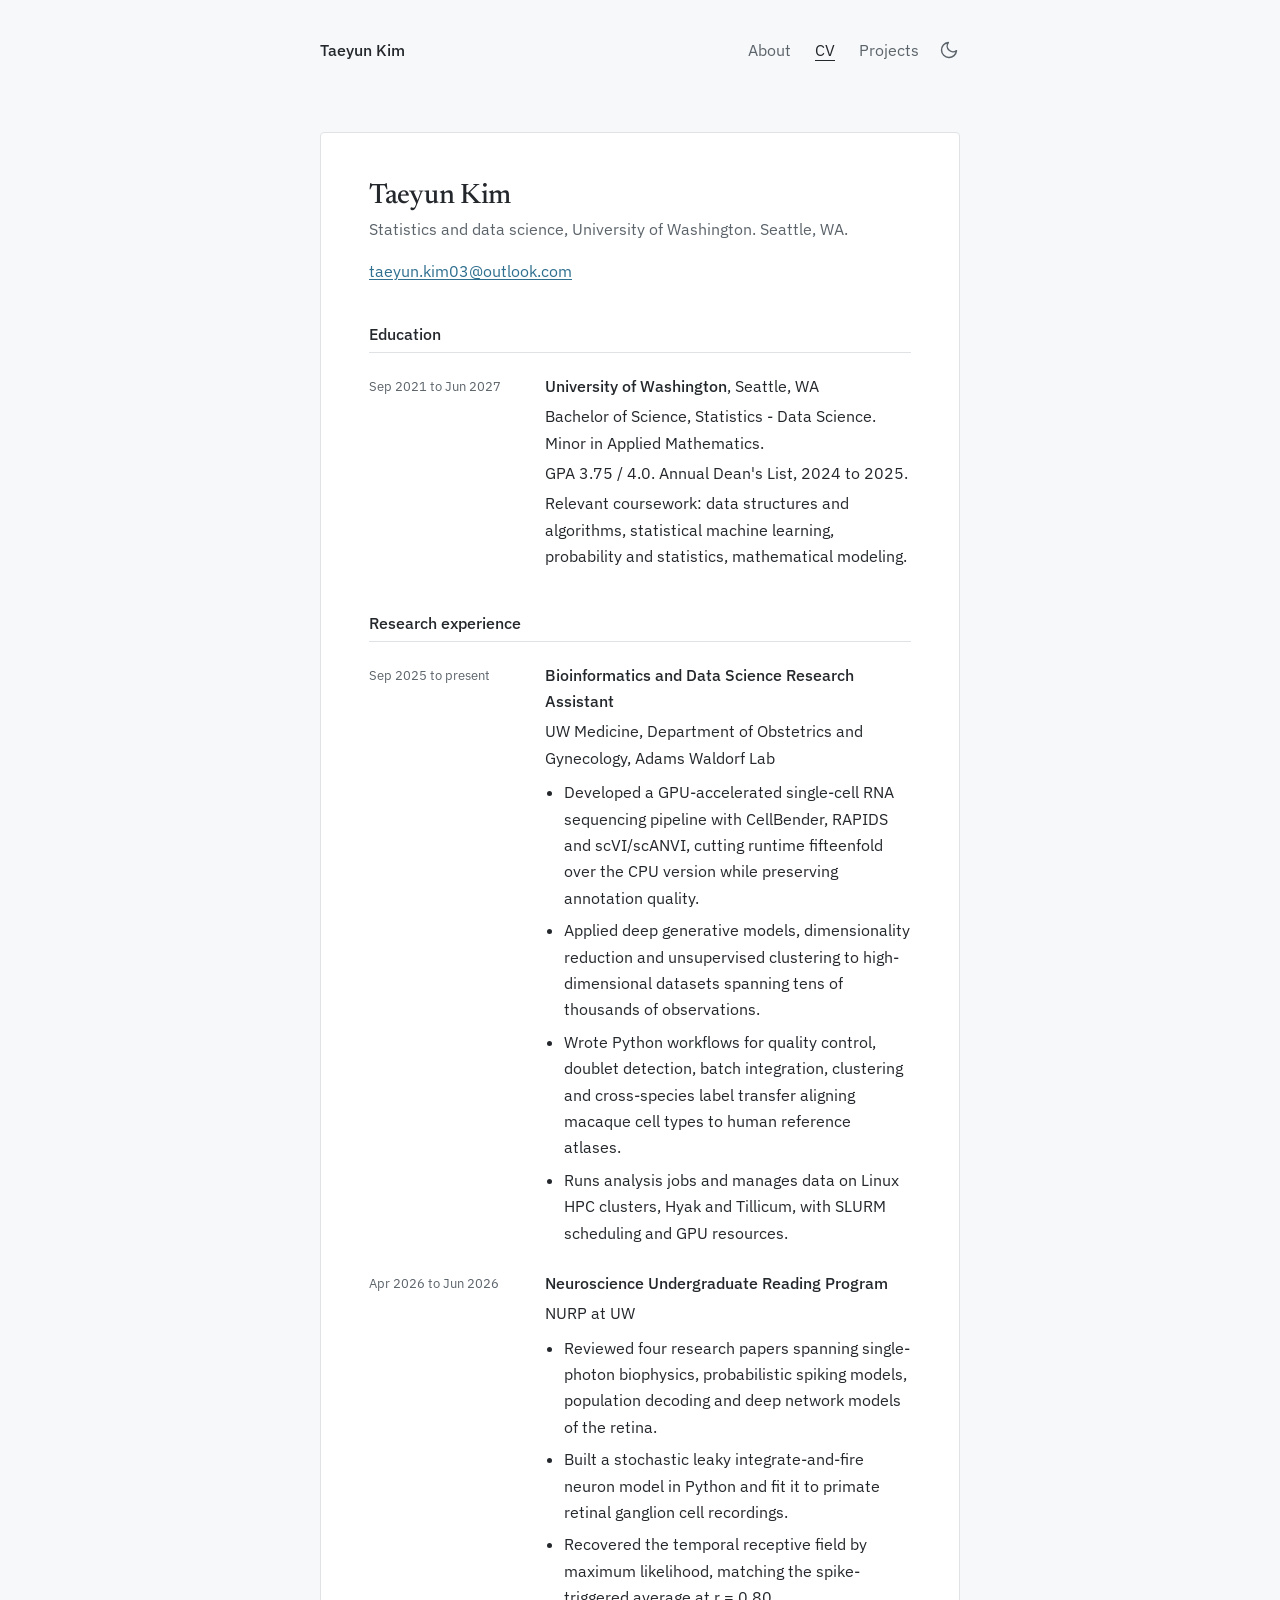
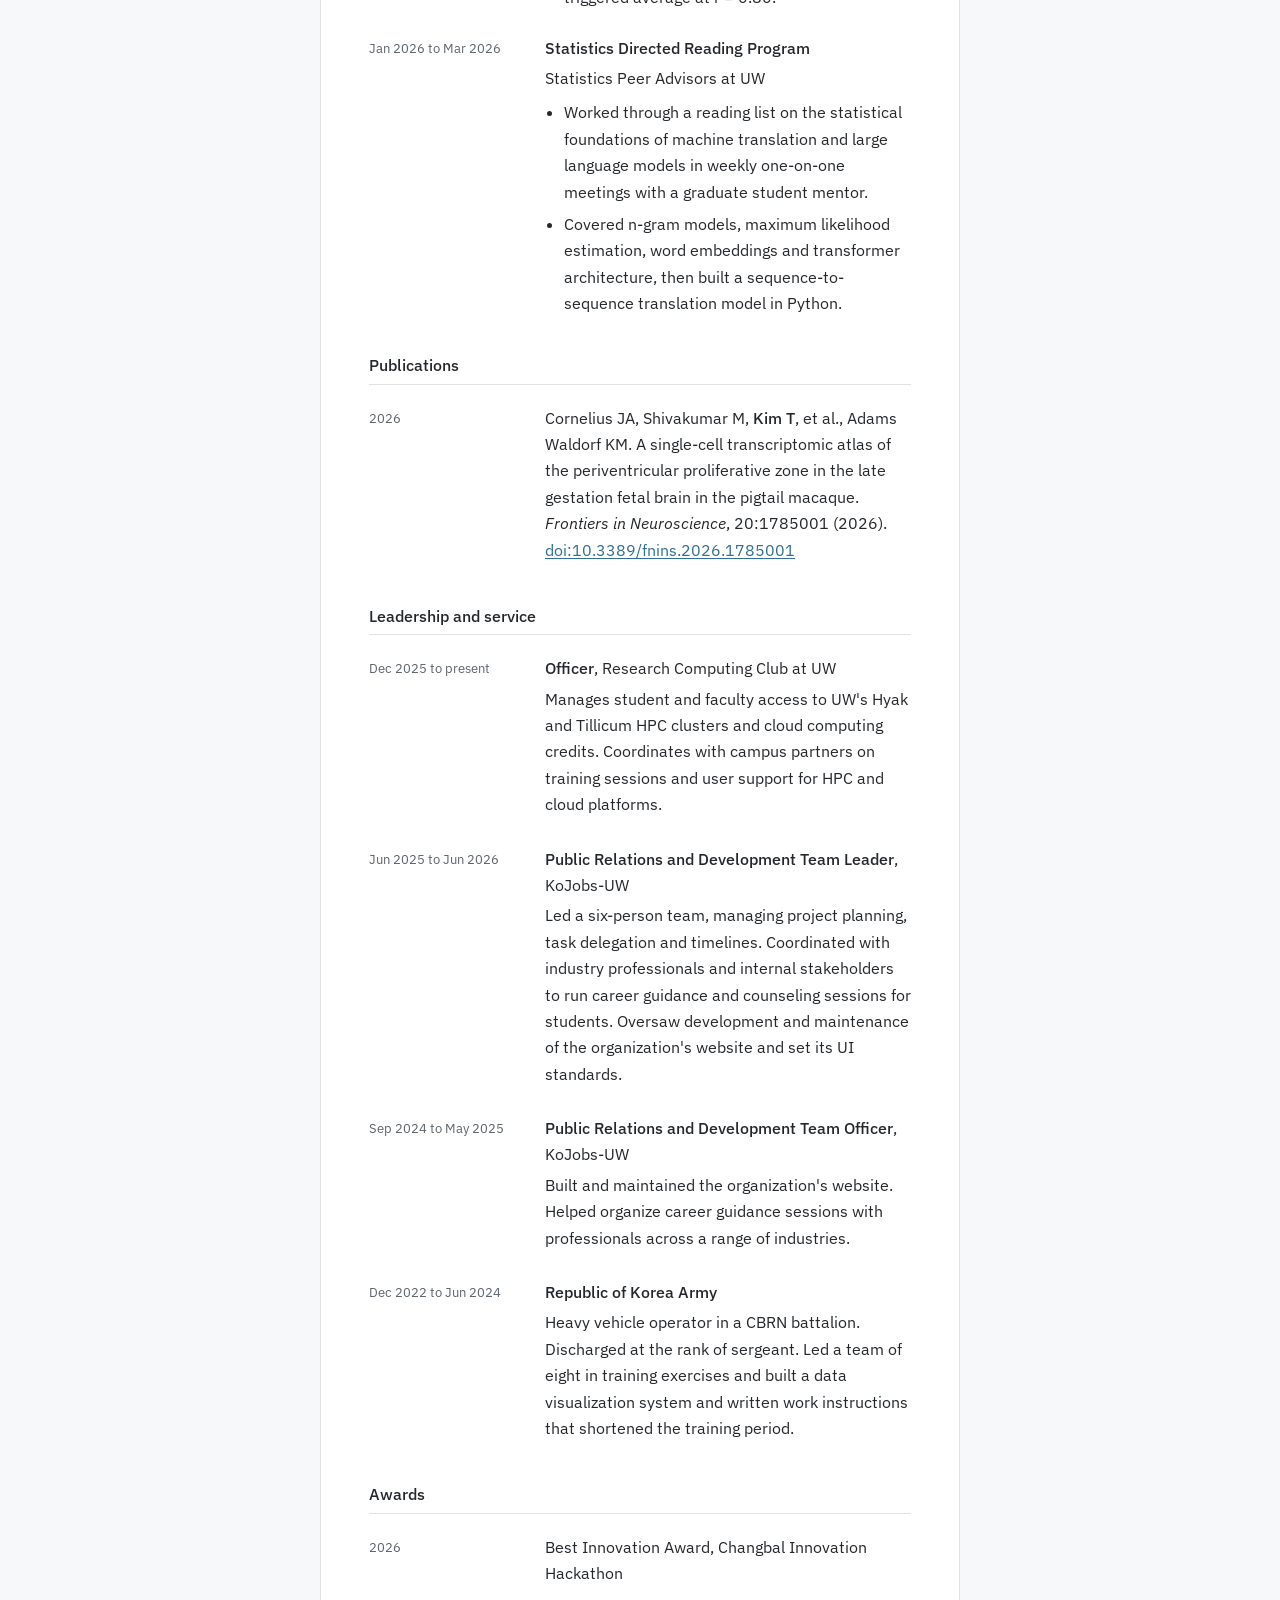
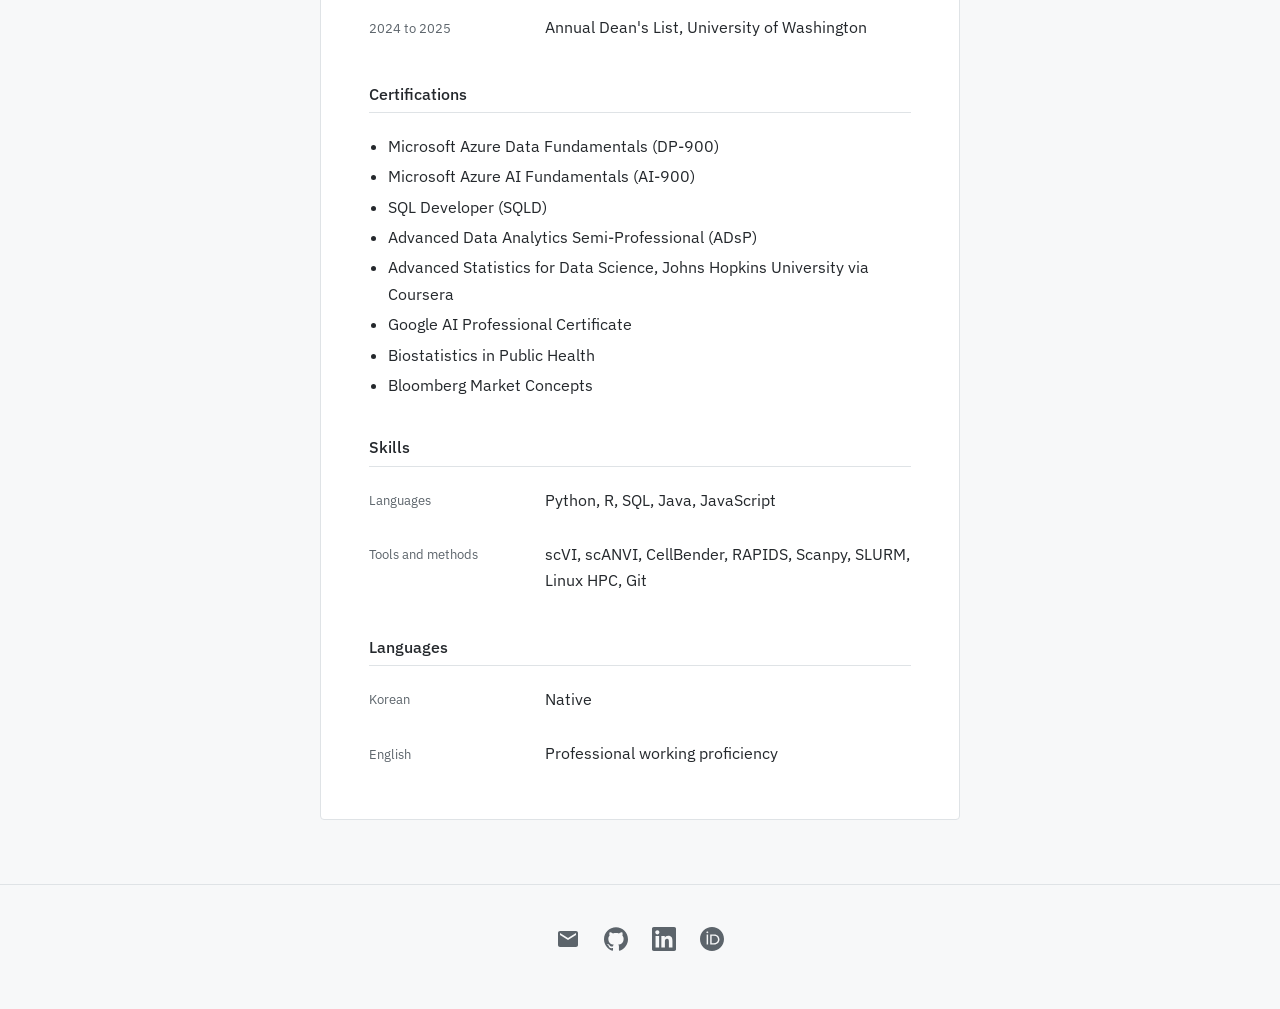
==== cv.html @ a6d013bd "update website" ====
<!DOCTYPE html>
<html lang="en">
<head>
  <meta charset="utf-8">
  <meta name="viewport" content="width=device-width, initial-scale=1">
  <title>Taeyun Kim's CV</title>
  <meta name="description" content="Education, research experience, publications and skills of Taeyun Kim, statistics and data science student at the University of Washington.">
  <meta property="og:type" content="website">
  <meta property="og:title" content="Taeyun Kim's CV">
  <meta property="og:description" content="Education, research experience, publications and skills of Taeyun Kim, statistics and data science student at the University of Washington.">
  <meta property="og:site_name" content="Taeyun Kim">
  <meta name="twitter:card" content="summary">
  <meta name="theme-color" content="#F7F8F9">
  <script src="/theme.js"></script>
  <link rel="icon" href="/assets/favicon.svg" type="image/svg+xml">
  <link rel="preconnect" href="https://fonts.googleapis.com">
  <link rel="preconnect" href="https://fonts.gstatic.com" crossorigin>
  <link rel="stylesheet" href="https://fonts.googleapis.com/css2?family=IBM+Plex+Mono&family=IBM+Plex+Sans:ital,wght@0,400;0,500;1,400&family=Newsreader:opsz,wght@6..72,400;6..72,500&display=swap">
  <link rel="stylesheet" href="/style.css">
</head>
<body>
  <a class="skip" href="#main">Skip to content</a>

  <header class="wrap">
    <nav class="nav" aria-label="Site">
      <a class="nav-home" href="/">Taeyun Kim</a>
      <input class="nav-toggle" type="checkbox" id="nav-toggle" aria-label="Menu">
      <label class="nav-toggle-label" for="nav-toggle">
        <svg class="icon-open" width="22" height="22" viewBox="0 0 22 22" aria-hidden="true" focusable="false"><path d="M2 5h18M2 11h18M2 17h18" fill="none" stroke="currentColor" stroke-width="1.75" stroke-linecap="round"/></svg>
        <svg class="icon-close" width="22" height="22" viewBox="0 0 22 22" aria-hidden="true" focusable="false"><path d="M4 4l14 14M18 4L4 18" fill="none" stroke="currentColor" stroke-width="1.75" stroke-linecap="round"/></svg>
      </label>
      <ul class="nav-links">
        <li><a href="/">About</a></li>
        <li><a href="/cv.html" aria-current="page">CV</a></li>
        <li><a href="/projects.html">Projects</a></li>
      </ul>
      <button type="button" class="theme-toggle" id="theme-toggle" aria-label="Switch to dark theme">
        <svg class="icon-sun" width="20" height="20" viewBox="0 0 24 24" fill="none" stroke="currentColor" stroke-width="1.75" stroke-linecap="round" aria-hidden="true" focusable="false"><circle cx="12" cy="12" r="4.5"/><path d="M12 1.5v2.5M12 20v2.5M3.9 3.9l1.8 1.8M18.3 18.3l1.8 1.8M1.5 12h2.5M20 12h2.5M3.9 20.1l1.8-1.8M18.3 5.7l1.8-1.8"/></svg>
        <svg class="icon-moon" width="20" height="20" viewBox="0 0 24 24" fill="none" stroke="currentColor" stroke-width="1.75" stroke-linecap="round" stroke-linejoin="round" aria-hidden="true" focusable="false"><path d="M21 12.79A9 9 0 1 1 11.21 3 7 7 0 0 0 21 12.79z"/></svg>
      </button>
    </nav>
  </header>

  <main id="main" class="wrap">

    <!-- When assets/resume.pdf exists, uncomment this download link. -->
    <!-- <p class="cv-download"><a href="/assets/resume.pdf" download>Download as PDF</a></p> -->

    <article class="cv-panel">
      <header>
        <h1>Taeyun Kim</h1>
        <p class="cv-lead">Statistics and data science, University of Washington. Seattle, WA.</p>
        <p class="cv-lead"><a href="mailto:taeyun.kim03@outlook.com">taeyun.kim03@outlook.com</a></p>
      </header>

      <section class="cv-section" aria-labelledby="cv-education">
        <h2 id="cv-education">Education</h2>
        <div class="cv-row">
          <div class="cv-date">Sep 2021 to Jun 2027</div>
          <div class="cv-entry">
            <p><span class="cv-role">University of Washington</span>, Seattle, WA</p>
            <p>Bachelor of Science, Statistics - Data Science. Minor in Applied Mathematics.</p>
            <p>GPA 3.75 / 4.0. Annual Dean's List, 2024 to 2025.</p>
            <p>Relevant coursework: data structures and algorithms, statistical machine learning, probability and statistics, mathematical modeling.</p>
          </div>
        </div>
      </section>

      <section class="cv-section" aria-labelledby="cv-research">
        <h2 id="cv-research">Research experience</h2>

        <div class="cv-row">
          <div class="cv-date">Sep 2025 to present</div>
          <div class="cv-entry">
            <p><span class="cv-role">Bioinformatics and Data Science Research Assistant</span></p>
            <p>UW Medicine, Department of Obstetrics and Gynecology, Adams Waldorf Lab</p>
            <ul>
              <li>Developed a GPU-accelerated single-cell RNA sequencing pipeline with CellBender, RAPIDS and scVI/scANVI, cutting runtime fifteenfold over the CPU version while preserving annotation quality.</li>
              <li>Applied deep generative models, dimensionality reduction and unsupervised clustering to high-dimensional datasets spanning tens of thousands of observations.</li>
              <li>Wrote Python workflows for quality control, doublet detection, batch integration, clustering and cross-species label transfer aligning macaque cell types to human reference atlases.</li>
              <li>Runs analysis jobs and manages data on Linux HPC clusters, Hyak and Tillicum, with SLURM scheduling and GPU resources.</li>
            </ul>
          </div>
        </div>

        <div class="cv-row">
          <div class="cv-date">Apr 2026 to Jun 2026</div>
          <div class="cv-entry">
            <p><span class="cv-role">Neuroscience Undergraduate Reading Program</span></p>
            <p>NURP at UW</p>
            <ul>
              <li>Reviewed four research papers spanning single-photon biophysics, probabilistic spiking models, population decoding and deep network models of the retina.</li>
              <li>Built a stochastic leaky integrate-and-fire neuron model in Python and fit it to primate retinal ganglion cell recordings.</li>
              <li>Recovered the temporal receptive field by maximum likelihood, matching the spike-triggered average at r = 0.80.</li>
            </ul>
          </div>
        </div>

        <div class="cv-row">
          <div class="cv-date">Jan 2026 to Mar 2026</div>
          <div class="cv-entry">
            <p><span class="cv-role">Statistics Directed Reading Program</span></p>
            <p>Statistics Peer Advisors at UW</p>
            <ul>
              <li>Worked through a reading list on the statistical foundations of machine translation and large language models in weekly one-on-one meetings with a graduate student mentor.</li>
              <li>Covered n-gram models, maximum likelihood estimation, word embeddings and transformer architecture, then built a sequence-to-sequence translation model in Python.</li>
            </ul>
          </div>
        </div>
      </section>

      <section class="cv-section" aria-labelledby="cv-publications">
        <h2 id="cv-publications">Publications</h2>
        <div class="cv-row">
          <div class="cv-date">2026</div>
          <div class="cv-entry">
            <p>Cornelius JA, Shivakumar M, <span class="cv-role">Kim T</span>, et al., Adams Waldorf KM. A single-cell transcriptomic atlas of the periventricular proliferative zone in the late gestation fetal brain in the pigtail macaque. <i>Frontiers in Neuroscience</i>, 20:1785001 (2026). <a href="https://doi.org/10.3389/fnins.2026.1785001">doi:10.3389/fnins.2026.1785001</a></p>
          </div>
        </div>
      </section>

      <section class="cv-section" aria-labelledby="cv-leadership">
        <h2 id="cv-leadership">Leadership and service</h2>

        <div class="cv-row">
          <div class="cv-date">Dec 2025 to present</div>
          <div class="cv-entry">
            <p><span class="cv-role">Officer</span>, Research Computing Club at UW</p>
            <p>Manages student and faculty access to UW's Hyak and Tillicum HPC clusters and cloud computing credits. Coordinates with campus partners on training sessions and user support for HPC and cloud platforms.</p>
          </div>
        </div>

        <div class="cv-row">
          <div class="cv-date">Jun 2025 to Jun 2026</div>
          <div class="cv-entry">
            <p><span class="cv-role">Public Relations and Development Team Leader</span>, KoJobs-UW</p>
            <p>Led a six-person team, managing project planning, task delegation and timelines. Coordinated with industry professionals and internal stakeholders to run career guidance and counseling sessions for students. Oversaw development and maintenance of the organization's website and set its UI standards.</p>
          </div>
        </div>

        <div class="cv-row">
          <div class="cv-date">Sep 2024 to May 2025</div>
          <div class="cv-entry">
            <p><span class="cv-role">Public Relations and Development Team Officer</span>, KoJobs-UW</p>
            <p>Built and maintained the organization's website. Helped organize career guidance sessions with professionals across a range of industries.</p>
          </div>
        </div>

        <div class="cv-row">
          <div class="cv-date">Dec 2022 to Jun 2024</div>
          <div class="cv-entry">
            <p><span class="cv-role">Republic of Korea Army</span></p>
            <p>Heavy vehicle operator in a CBRN battalion. Discharged at the rank of sergeant. Led a team of eight in training exercises and built a data visualization system and written work instructions that shortened the training period.</p>
          </div>
        </div>
      </section>

      <section class="cv-section" aria-labelledby="cv-awards">
        <h2 id="cv-awards">Awards</h2>
        <div class="cv-row">
          <div class="cv-date">2026</div>
          <div class="cv-entry">
            <p>Best Innovation Award, Changbal Innovation Hackathon</p>
          </div>
        </div>
        <div class="cv-row">
          <div class="cv-date">2024 to 2025</div>
          <div class="cv-entry">
            <p>Annual Dean's List, University of Washington</p>
          </div>
        </div>
      </section>

      <section class="cv-section" aria-labelledby="cv-certifications">
        <h2 id="cv-certifications">Certifications</h2>
        <ul class="cv-list">
          <li>Microsoft Azure Data Fundamentals (DP-900)</li>
          <li>Microsoft Azure AI Fundamentals (AI-900)</li>
          <li>SQL Developer (SQLD)</li>
          <li>Advanced Data Analytics Semi-Professional (ADsP)</li>
          <li>Advanced Statistics for Data Science, Johns Hopkins University via Coursera</li>
          <li>Google AI Professional Certificate</li>
          <li>Biostatistics in Public Health</li>
          <li>Bloomberg Market Concepts</li>
        </ul>
      </section>

      <section class="cv-section" aria-labelledby="cv-skills">
        <h2 id="cv-skills">Skills</h2>
        <div class="cv-row">
          <div class="cv-date">Languages</div>
          <div class="cv-entry"><p>Python, R, SQL, Java, JavaScript</p></div>
        </div>
        <div class="cv-row">
          <div class="cv-date">Tools and methods</div>
          <div class="cv-entry"><p>scVI, scANVI, CellBender, RAPIDS, Scanpy, SLURM, Linux HPC, Git</p></div>
        </div>
      </section>

      <section class="cv-section" aria-labelledby="cv-languages">
        <h2 id="cv-languages">Languages</h2>
        <div class="cv-row">
          <div class="cv-date">Korean</div>
          <div class="cv-entry"><p>Native</p></div>
        </div>
        <div class="cv-row">
          <div class="cv-date">English</div>
          <div class="cv-entry"><p>Professional working proficiency</p></div>
        </div>
      </section>
    </article>

  </main>

  <footer class="footer">
    <div class="wrap">
      <ul class="links">
        <li><a href="mailto:taeyun.kim03@outlook.com" aria-label="Email"><svg width="24" height="24" viewBox="0 0 24 24" fill="currentColor" aria-hidden="true" focusable="false"><path d="M20 4H4c-1.1 0-1.99.9-1.99 2L2 18c0 1.1.9 2 2 2h16c1.1 0 2-.9 2-2V6c0-1.1-.9-2-2-2zm0 4l-8 5-8-5V6l8 5 8-5v2z"/></svg></a></li>
        <li><a href="https://github.com/taeyunkim03" aria-label="GitHub"><svg width="24" height="24" viewBox="0 0 24 24" fill="currentColor" aria-hidden="true" focusable="false"><path d="M12 .297c-6.63 0-12 5.373-12 12 0 5.303 3.438 9.8 8.205 11.385.6.113.82-.258.82-.577 0-.285-.01-1.04-.015-2.04-3.338.724-4.042-1.61-4.042-1.61C4.422 18.07 3.633 17.7 3.633 17.7c-1.087-.744.084-.729.084-.729 1.205.084 1.838 1.236 1.838 1.236 1.07 1.835 2.809 1.305 3.495.998.108-.776.417-1.305.76-1.605-2.665-.3-5.466-1.332-5.466-5.93 0-1.31.465-2.38 1.235-3.22-.135-.303-.54-1.523.105-3.176 0 0 1.005-.322 3.3 1.23.96-.267 1.98-.399 3-.405 1.02.006 2.04.138 3 .405 2.28-1.552 3.285-1.23 3.285-1.23.645 1.653.24 2.873.12 3.176.765.84 1.23 1.91 1.23 3.22 0 4.61-2.805 5.625-5.475 5.92.42.36.81 1.096.81 2.22 0 1.606-.015 2.896-.015 3.286 0 .315.21.69.825.57C20.565 22.092 24 17.592 24 12.297c0-6.627-5.373-12-12-12z"/></svg></a></li>
        <li><a href="https://www.linkedin.com/in/taeyun-kim" aria-label="LinkedIn"><svg width="24" height="24" viewBox="0 0 24 24" fill="currentColor" aria-hidden="true" focusable="false"><path d="M20.447 20.452h-3.554v-5.569c0-1.328-.027-3.037-1.852-3.037-1.853 0-2.136 1.445-2.136 2.939v5.667H9.351V9h3.414v1.561h.046c.477-.9 1.637-1.85 3.37-1.85 3.601 0 4.267 2.37 4.267 5.455v6.286zM5.337 7.433c-1.144 0-2.063-.926-2.063-2.065 0-1.138.92-2.063 2.063-2.063 1.14 0 2.064.925 2.064 2.063 0 1.139-.925 2.065-2.064 2.065zm1.782 13.019H3.555V9h3.564v11.452zM22.225 0H1.771C.792 0 0 .774 0 1.729v20.542C0 23.227.792 24 1.771 24h20.451C23.2 24 24 23.227 24 22.271V1.729C24 .774 23.2 0 22.225 0z"/></svg></a></li>
        <li><a href="https://orcid.org/0009-0009-3051-6597" aria-label="ORCID"><svg width="24" height="24" viewBox="0 0 24 24" fill="currentColor" aria-hidden="true" focusable="false"><path d="M12 0C5.372 0 0 5.372 0 12s5.372 12 12 12 12-5.372 12-12S18.628 0 12 0zM7.369 4.378c.525 0 .947.431.947.947 0 .525-.422.947-.947.947-.525 0-.946-.422-.946-.947 0-.516.421-.947.946-.947zm-.722 3.038h1.444v10.041H6.647V7.416zm3.562 0h3.9c3.712 0 5.344 2.653 5.344 5.025 0 2.578-2.016 5.025-5.325 5.025h-3.919V7.416zm1.444 1.303v7.444h2.297c3.272 0 4.022-2.484 4.022-3.722 0-2.016-1.284-3.722-4.097-3.722h-2.222z"/></svg></a></li>
      </ul>
    </div>
  </footer>
</body>
</html>
---- style.css ----
/* ---------------------------------------------------------------------------
   taeyunkim.netlify.app
   Two themes, both driven entirely by the tokens below: the light palette on
   :root, the dark overrides on [data-theme="dark"]. Nothing outside this block
   should hard-code a colour, so a theme change never needs edits elsewhere.
   theme.js sets data-theme before the first paint.
   --------------------------------------------------------------------------- */

:root {
  --bg: #F7F8F9;
  --surface: #FFFFFF;
  --surface-high: #EEF0F2;
  --text: #24282C;
  --text-dim: #5C646B;
  --border: #DFE3E6;
  --accent: #2F6F8F;
  --accent-hover: #24576F;
  --accent-tint: #E4EEF3;

  --font-serif: "Newsreader", Georgia, "Times New Roman", serif;
  --font-sans: "IBM Plex Sans", system-ui, -apple-system, "Segoe UI", Roboto, sans-serif;
  --font-mono: "IBM Plex Mono", ui-monospace, "SF Mono", Menlo, Consolas, monospace;

  --measure: 68ch;
  --gutter: 24px;
  --section: 48px;

  color-scheme: light;
}

/* Dark theme. Near-black grounds, and the accent lightened so it keeps its
   contrast against them: the light-mode blue is far too dark to read here. */
[data-theme="dark"] {
  --bg: #14171A;
  --surface: #1B1F23;
  --surface-high: #262B31;
  --text: #E6E9EC;
  --text-dim: #9BA4AD;
  --border: #2E343B;
  --accent: #6FB3D9;
  --accent-hover: #92C7E5;
  --accent-tint: #1E2C36;

  color-scheme: dark;
}

@media (min-width: 640px) {
  :root {
    --gutter: 32px;
    --section: 64px;
  }
}

/* Base ------------------------------------------------------------------- */

*,
*::before,
*::after {
  box-sizing: border-box;
}

html {
  -webkit-text-size-adjust: 100%;
  text-size-adjust: 100%;
}

body {
  margin: 0;
  background: var(--bg);
  color: var(--text);
  font-family: var(--font-sans);
  font-size: 1rem;
  font-weight: 400;
  line-height: 1.65;
}

.wrap {
  max-width: calc(640px + 2 * var(--gutter));
  margin-inline: auto;
  padding-inline: var(--gutter);
}

h1,
h2,
h3 {
  margin: 0;
  font-weight: 500;
  line-height: 1.2;
}

h1 {
  font-family: var(--font-serif);
  font-size: 2.25rem;
  line-height: 1.1;
  letter-spacing: -0.01em;
}

h2 {
  font-size: 1.25rem;
}

h3 {
  font-size: 1rem;
}

p {
  margin: 0 0 1em;
  max-width: var(--measure);
}

p:last-child {
  margin-bottom: 0;
}

ul {
  margin: 0;
  padding-left: 1.2em;
}

li {
  max-width: var(--measure);
}

a {
  color: var(--accent);
  text-decoration: underline;
  text-decoration-thickness: 1px;
  text-underline-offset: 0.15em;
  transition: color 120ms ease;
}

a:hover {
  color: var(--accent-hover);
}

button {
  font: inherit;
  color: inherit;
  cursor: pointer;
}

.dim {
  color: var(--text-dim);
}

/* One focus treatment for everything that can take focus. */
:focus-visible {
  outline: 2px solid var(--accent);
  outline-offset: 2px;
}

@media (min-width: 640px) {
  h1 {
    font-size: 2.75rem;
  }
}

@media (prefers-reduced-motion: reduce) {
  *,
  *::before,
  *::after {
    transition: none !important;
    animation: none !important;
  }
}

/* Skip link --------------------------------------------------------------- */

.skip {
  position: absolute;
  left: 16px;
  top: -100px;
  padding: 8px 12px;
  background: var(--surface);
  color: var(--accent);
  border: 1px solid var(--border);
  border-radius: 4px;
  z-index: 10;
}

.skip:focus {
  top: 16px;
}

/* Nav --------------------------------------------------------------------- */

.nav {
  display: flex;
  flex-wrap: wrap;
  align-items: center;
  justify-content: space-between;
  padding-block: 20px;
}

.nav-home {
  margin-right: auto;
  color: var(--text);
  font-weight: 500;
  text-decoration: none;
}

.nav-home:hover {
  color: var(--text);
}

/* The checkbox is the no-JavaScript menu switch. Hidden but still focusable. */
.nav-toggle {
  position: absolute;
  width: 1px;
  height: 1px;
  margin: -1px;
  padding: 0;
  overflow: hidden;
  clip: rect(0 0 0 0);
  clip-path: inset(50%);
  white-space: nowrap;
  border: 0;
}

.nav-toggle-label {
  display: flex;
  align-items: center;
  justify-content: center;
  width: 44px;
  height: 44px;
  cursor: pointer;
  color: var(--text);
}

.nav-toggle:focus-visible + .nav-toggle-label {
  outline: 2px solid var(--accent);
  outline-offset: 2px;
  border-radius: 2px;
}

.nav-toggle-label .icon-close {
  display: none;
}

.nav-toggle:checked ~ .nav-toggle-label .icon-open {
  display: none;
}

.nav-toggle:checked ~ .nav-toggle-label .icon-close {
  display: block;
}

.nav-links {
  display: none;
  flex-basis: 100%;
  margin: 12px 0 0;
  padding: 8px 0 0;
  list-style: none;
  border-top: 1px solid var(--border);
}

.nav-toggle:checked ~ .nav-links {
  display: block;
}

.nav-links a {
  display: block;
  min-height: 44px;
  padding: 10px 0;
  color: var(--text-dim);
  text-decoration: none;
}

.nav-links a:hover {
  color: var(--text);
}

.nav-links a[aria-current="page"] {
  color: var(--text);
  text-decoration: underline;
  text-decoration-thickness: 1px;
  text-underline-offset: 0.25em;
}

@media (min-width: 640px) {
  .nav {
    padding-block: 28px;
  }

  .nav-toggle,
  .nav-toggle-label {
    display: none;
  }

  .nav-links,
  .nav-toggle:checked ~ .nav-links {
    display: flex;
    flex-basis: auto;
    gap: 24px;
    margin: 0;
    padding: 0;
    border-top: 0;
  }

  .nav-links a {
    min-height: 0;
    padding: 0;
  }
}

/* Theme toggle ------------------------------------------------------------ */

/* Hidden by default: without JavaScript the button cannot do anything, and a
   dead control is worse than no control. theme.js adds .js to <html> before
   the first paint, so this never flashes in or shifts the layout. */
.theme-toggle {
  display: none;
}

.js .theme-toggle {
  display: flex;
  align-items: center;
  justify-content: center;
  width: 44px;
  height: 44px;
  margin-right: -11px;
  padding: 0;
  color: var(--text-dim);
  background: transparent;
  border: 0;
  border-radius: 4px;
}

.theme-toggle:hover {
  color: var(--text);
}

/* Each theme shows the icon for the theme it would switch to. */
.theme-toggle .icon-sun {
  display: none;
}

[data-theme="dark"] .theme-toggle .icon-sun {
  display: block;
}

[data-theme="dark"] .theme-toggle .icon-moon {
  display: none;
}

@media (min-width: 640px) {
  .theme-toggle {
    margin-left: 8px;
  }
}

/* Intro ------------------------------------------------------------------- */

.intro {
  display: flex;
  flex-direction: column;
  align-items: center;
  gap: 24px;
  margin-top: 24px;
  text-align: center;
}

.photo {
  flex-shrink: 0;
  width: 128px;
  height: 128px;
  border-radius: 50%;
  object-fit: cover;
}

.intro-text p {
  margin: 16px auto 24px;
  font-family: var(--font-serif);
  font-size: 1.25rem;
  line-height: 1.45;
}

.links {
  display: flex;
  flex-wrap: wrap;
  justify-content: center;
  gap: 8px 24px;
  margin: 0;
  padding: 0;
  list-style: none;
}

@media (min-width: 640px) {
  .intro {
    flex-direction: row;
    align-items: flex-start;
    gap: 32px;
    margin-top: 32px;
    text-align: left;
  }

  .intro-text p {
    margin-inline: 0;
    font-size: 1.375rem;
  }

  .intro .links {
    justify-content: flex-start;
  }
}

/* Game -------------------------------------------------------------------- */

.game {
  margin-top: var(--section);
  padding: 24px;
  background: var(--surface);
  border: 1px solid var(--border);
  border-radius: 4px;
}

.game h2 {
  font-family: var(--font-serif);
  font-size: 1.75rem;
  line-height: 1.15;
}

.game h2 + p {
  margin-top: 12px;
}

.game-ui[hidden] {
  display: none;
}

.throws {
  display: flex;
  flex-direction: column;
  gap: 12px;
  margin-top: 24px;
}

.throw-btn {
  min-height: 44px;
  padding: 0 20px;
  font-weight: 500;
  color: var(--accent);
  background: transparent;
  border: 1.5px solid var(--accent);
  border-radius: 4px;
  transition: background-color 120ms ease, color 120ms ease, border-color 120ms ease;
}

@media (hover: hover) {
  .throw-btn:hover {
    color: var(--accent-hover);
    background: var(--accent-tint);
    border-color: var(--accent-hover);
  }
}

.throw-btn:active {
  background: var(--accent-tint);
}

.game-hint {
  margin-top: 8px;
  font-size: 0.875rem;
  color: var(--text-dim);
}

.game-result {
  min-height: 1.65em;
  margin-top: 24px;
}

.game-stats {
  display: flex;
  flex-wrap: wrap;
  gap: 8px 24px;
  margin: 12px 0 0;
}

.game-stats div {
  display: flex;
  align-items: baseline;
  gap: 8px;
}

.game-stats dt {
  font-size: 0.875rem;
  color: var(--text-dim);
}

.game-stats dd {
  margin: 0;
  font-family: var(--font-mono);
  font-size: 0.9375rem;
  font-variant-numeric: tabular-nums;
}

.game-verdict {
  margin-top: 16px;
}

.game-verdict:empty {
  display: none;
}

.reset-btn {
  min-height: 36px;
  margin-top: 20px;
  padding: 0 14px;
  font-size: 0.875rem;
  color: var(--text-dim);
  background: transparent;
  border: 1px solid var(--border);
  border-radius: 4px;
  transition: background-color 120ms ease, color 120ms ease;
}

@media (hover: hover) {
  .reset-btn:hover {
    color: var(--text);
    background: var(--surface-high);
  }
}

@media (min-width: 640px) {
  .game {
    padding: 32px;
  }

  .throws {
    flex-direction: row;
  }

  .throw-btn {
    flex: 1;
  }
}

/* Now --------------------------------------------------------------------- */

.now {
  margin-top: var(--section);
}

.now h2 {
  display: flex;
  align-items: baseline;
  gap: 12px;
}

.now .updated {
  font-size: 0.875rem;
  font-weight: 400;
  color: var(--text-dim);
}

.now ul {
  margin-top: 16px;
}

.now li {
  margin-bottom: 8px;
}

/* Footer ------------------------------------------------------------------ */

.footer {
  margin-top: var(--section);
  padding: 32px 0 48px;
  border-top: 1px solid var(--border);
  font-size: 0.9375rem;
  color: var(--text-dim);
}

.footer p {
  margin: 0 0 8px;
}

.footer .links {
  gap: 4px;
  margin: 0;
}

/* Icon-only links: 44px box so the tap target is bigger than the 20px glyph. */
.footer .links a {
  display: flex;
  align-items: center;
  justify-content: center;
  width: 44px;
  height: 44px;
  color: var(--text-dim);
  text-decoration: none;
  border-radius: 4px;
}

.footer .links a:hover {
  color: var(--accent);
}

/* Page title (cv, projects) ---------------------------------------------- */

.page-title {
  margin-top: 24px;
}

@media (min-width: 640px) {
  .page-title {
    margin-top: 32px;
  }
}

/* CV ---------------------------------------------------------------------- */

.cv-download {
  margin-top: 16px;
}

.cv-panel {
  margin-top: 32px;
  padding: 32px 24px;
  background: var(--surface);
  border: 1px solid var(--border);
  border-radius: 4px;
}

.cv-panel h1 {
  font-size: 1.75rem;
}

.cv-lead {
  margin-top: 4px;
  color: var(--text-dim);
}

.cv-lead + .cv-lead {
  margin-top: 0;
}

.cv-section {
  margin-top: 40px;
}

.cv-section h2 {
  margin-bottom: 20px;
  padding-bottom: 8px;
  font-size: 1rem;
  border-bottom: 1px solid var(--border);
}

.cv-row {
  display: grid;
  grid-template-columns: 1fr;
  gap: 2px 24px;
  margin-bottom: 24px;
}

.cv-row:last-child {
  margin-bottom: 0;
}

.cv-date {
  font-size: 0.8125rem;
  color: var(--text-dim);
}

.cv-role {
  font-weight: 500;
}

.cv-entry p {
  margin-bottom: 4px;
}

/* Long DOIs and addresses must not push a 320px screen sideways. */
.cv-entry a,
.footer a {
  overflow-wrap: anywhere;
}

.cv-entry ul {
  margin-top: 8px;
}

.cv-entry li {
  margin-bottom: 6px;
}

.cv-entry li:last-child {
  margin-bottom: 0;
}

.cv-list {
  margin: 0;
}

.cv-list li {
  margin-bottom: 4px;
}

@media (min-width: 640px) {
  .cv-panel {
    padding: 48px;
  }

  .cv-row {
    grid-template-columns: 9.5rem 1fr;
  }

  .cv-date {
    padding-top: 0.25em;
  }
}

/* Projects ---------------------------------------------------------------- */

.projects {
  margin-top: 16px;
}

.project {
  padding: 32px 0;
  border-top: 1px solid var(--border);
}

.project:first-child {
  padding-top: 24px;
  border-top: 0;
}

.project h2 {
  font-size: 1.25rem;
}

.project h2 + p {
  margin-top: 8px;
}

.project-tools {
  font-size: 0.9375rem;
  color: var(--text-dim);
}

.project-links {
  display: flex;
  flex-wrap: wrap;
  gap: 8px 24px;
  margin: 8px 0 0;
  padding: 0;
  list-style: none;
}

/* Print ------------------------------------------------------------------- */

@media print {
  @page {
    margin: 2cm;
  }

  /* Paper is white whichever theme is on screen, so force the light tokens. */
  :root,
  [data-theme="dark"] {
    --bg: #FFFFFF;
    --surface: #FFFFFF;
    --surface-high: #FFFFFF;
    --text: #24282C;
    --text-dim: #5C646B;
    --border: #DFE3E6;
    --accent: #2F6F8F;
    --accent-hover: #24576F;
    --accent-tint: #E4EEF3;

    color-scheme: light;
  }

  body {
    background: #FFFFFF;
    font-size: 11pt;
  }

  .skip,
  .nav,
  .theme-toggle,
  .footer,
  .game,
  .cv-download {
    display: none;
  }

  .wrap {
    max-width: none;
    padding: 0;
  }

  .cv-panel {
    margin: 0;
    padding: 0;
    border: 0;
    border-radius: 0;
  }

  .cv-row,
  .project {
    break-inside: avoid;
  }

  h2 {
    break-after: avoid;
  }

  a {
    color: inherit;
    text-decoration: none;
  }

  .cv-entry a {
    text-decoration: underline;
  }
}
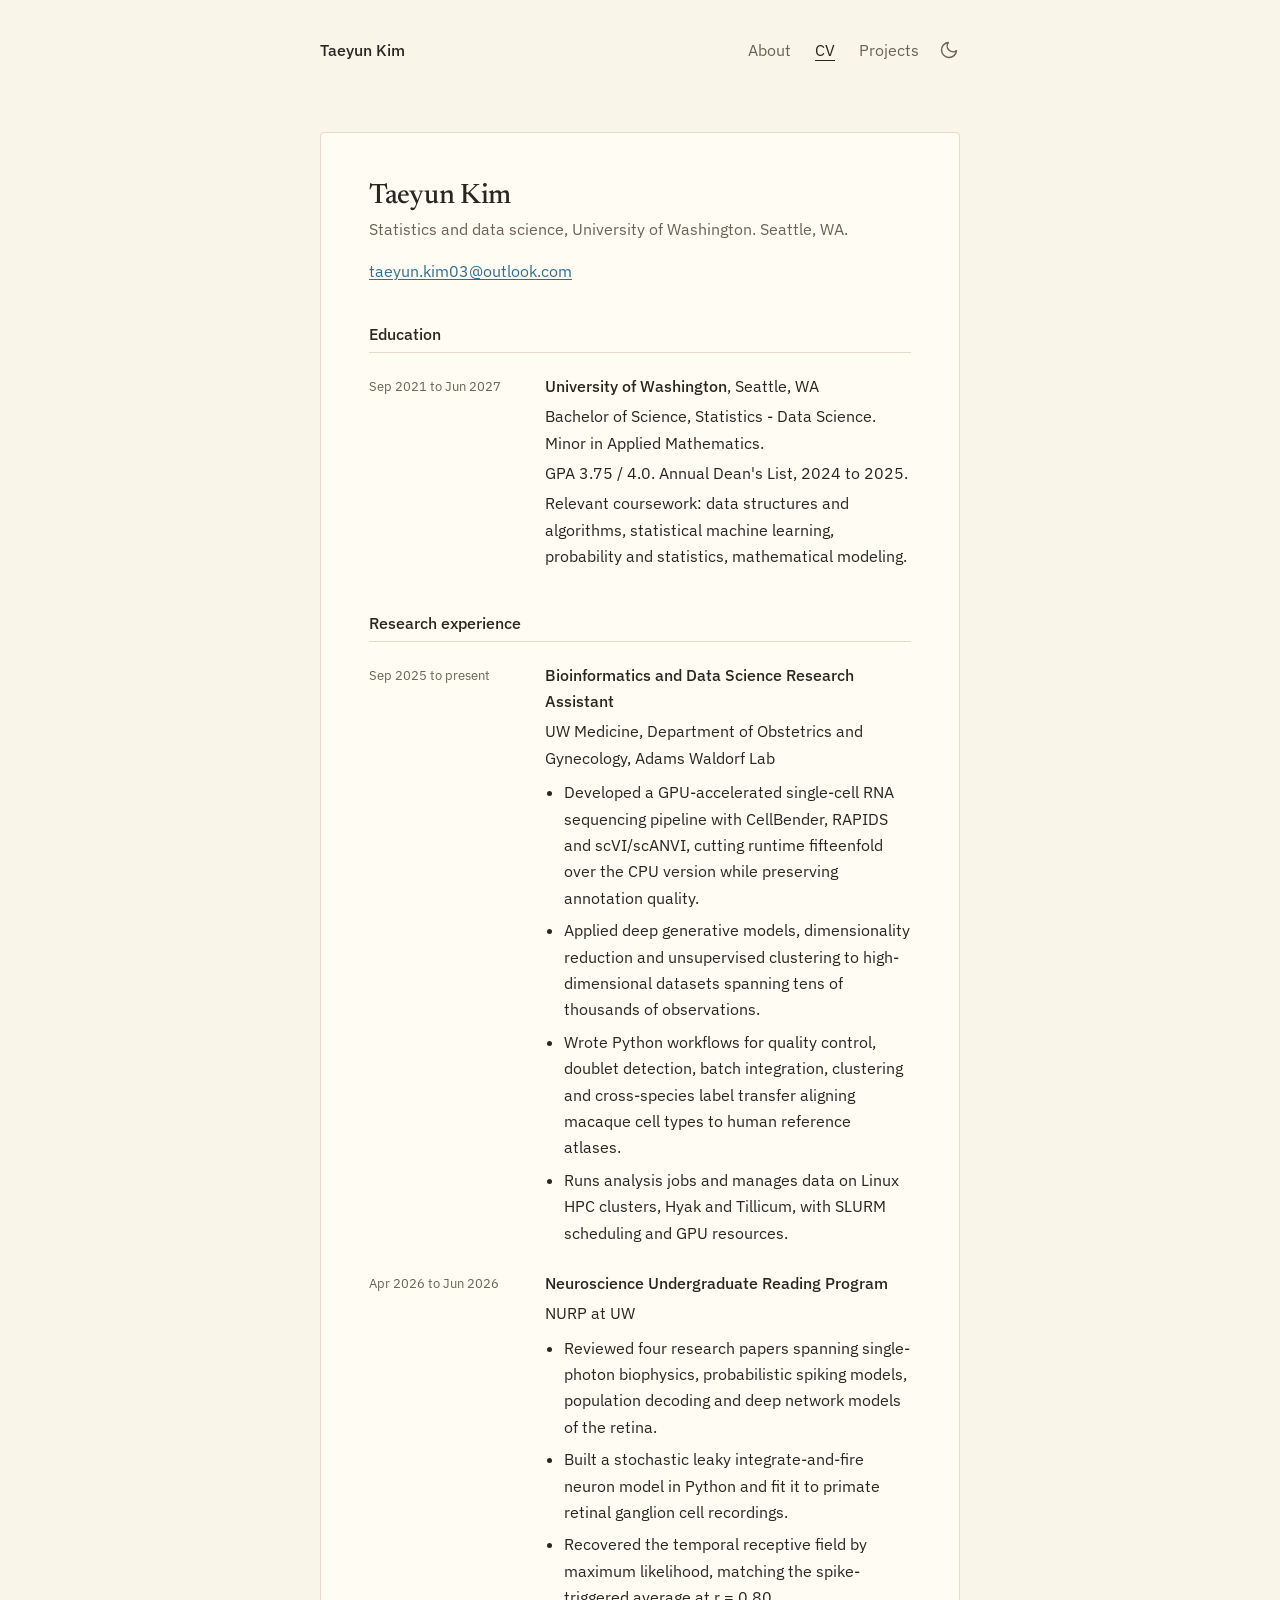
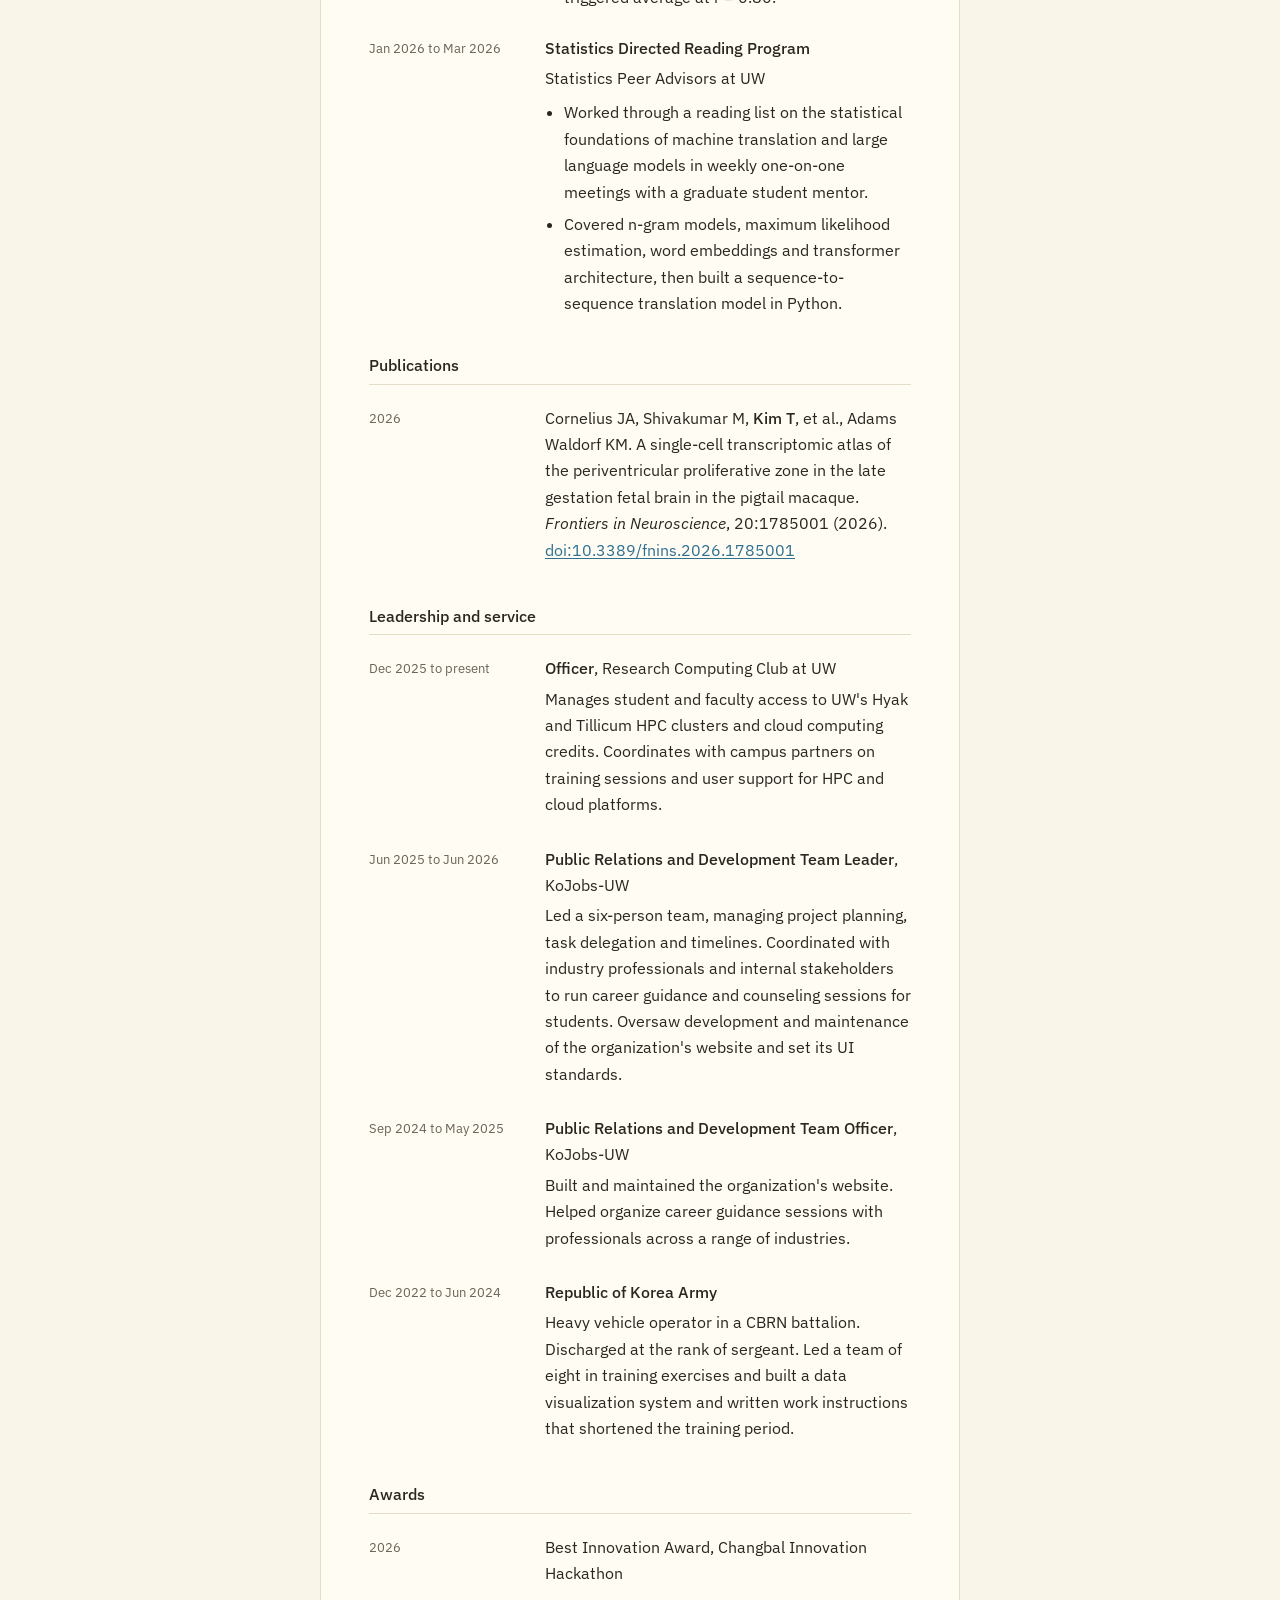
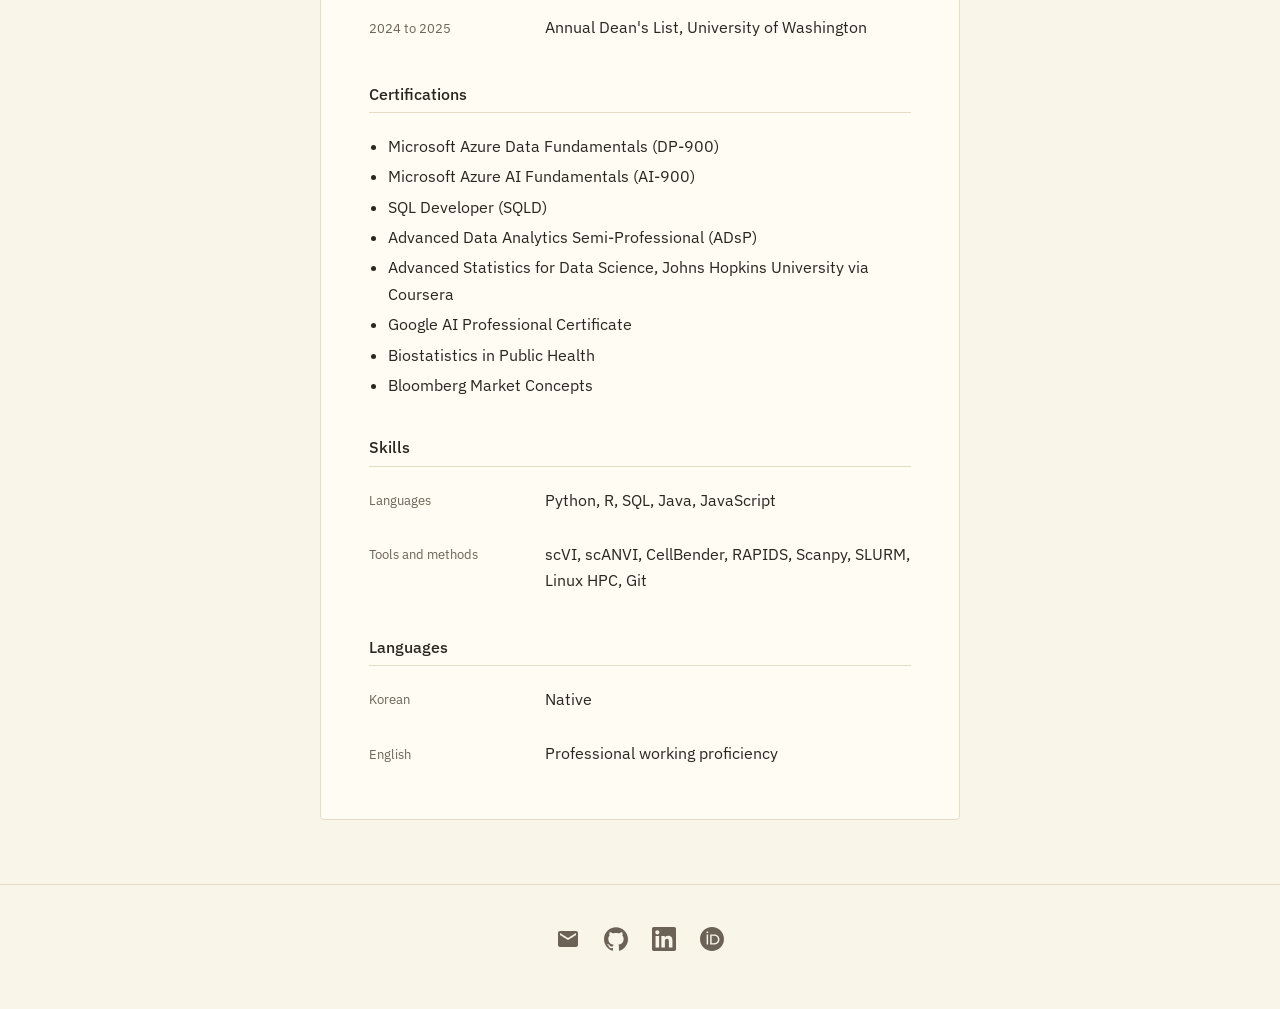
==== commit 78b8e682: "idle self play for game" ====
--- a/cv.html
+++ b/cv.html
@@ -10,7 +10,7 @@
   <meta property="og:description" content="Education, research experience, publications and skills of Taeyun Kim, statistics and data science student at the University of Washington.">
   <meta property="og:site_name" content="Taeyun Kim">
   <meta name="twitter:card" content="summary">
-  <meta name="theme-color" content="#F7F8F9">
+  <meta name="theme-color" content="#FAF5E9">
   <script src="/theme.js"></script>
   <link rel="icon" href="/assets/favicon.svg" type="image/svg+xml">
   <link rel="preconnect" href="https://fonts.googleapis.com">
--- a/style.css
+++ b/style.css
@@ -7,15 +7,32 @@
    --------------------------------------------------------------------------- */
 
 :root {
-  --bg: #F7F8F9;
-  --surface: #FFFFFF;
-  --surface-high: #EEF0F2;
-  --text: #24282C;
-  --text-dim: #5C646B;
-  --border: #DFE3E6;
+  /* Warm paper rather than cool grey. The greys are warmed to match: a cool
+     border or a pure-white card reads as a mistake against cream. The blue
+     accent stays, since blue on cream is the pairing this look is built on. */
+  --bg: #FAF5E9;
+  --surface: #FFFCF4;
+  --surface-high: #F0E8D4;
+  --text: #2A2620;
+  --text-dim: #6B6355;
+  --border: #E5DCC6;
   --accent: #2F6F8F;
   --accent-hover: #24576F;
   --accent-tint: #E4EEF3;
+  --accent-warm: #A6432A;
+
+  /* Markov grid. Warm ramp = what the model has learned; --grid-live = where
+     you are right now: the ring, the marker dot and the recency trail. It is
+     the same red in both themes on purpose, since the cells it sits on stay
+     light in both. Blue is left meaning exactly one thing: interactive. */
+  --grid-0: #F1EEE8;
+  --grid-1: #E5DDCE;
+  --grid-2: #D2C4AC;
+  --grid-3: #B9A585;
+  --grid-4: #A89372;
+  --grid-label: #24282C;
+  --grid-edge: #A89372;
+  --grid-live: #D93A2B;
 
   --font-serif: "Newsreader", Georgia, "Times New Roman", serif;
   --font-sans: "IBM Plex Sans", system-ui, -apple-system, "Segoe UI", Roboto, sans-serif;
@@ -40,6 +57,18 @@
   --accent: #6FB3D9;
   --accent-hover: #92C7E5;
   --accent-tint: #1E2C36;
+  --accent-warm: #E39074;
+
+  /* The grid ramp does not invert: cells stay in the light zone so the grid
+     reads as a pale block, and the dark #24282C label works at every level. */
+  --grid-0: #EBE9E4;
+  --grid-1: #DCD4C4;
+  --grid-2: #C8B99C;
+  --grid-3: #B09B77;
+  --grid-4: #997F58;
+  --grid-label: #24282C;
+  --grid-edge: #997F58;
+  --grid-live: #D93A2B;
 
   color-scheme: dark;
 }
@@ -141,6 +170,13 @@
 
 .dim {
   color: var(--text-dim);
+}
+
+/* Key terms in prose. Warm on purpose: the blue accent means "link" on this
+   site, and these are not links. Links also carry an underline, which is the
+   cue that keeps the two apart for anyone who does not separate them by hue. */
+.term {
+  color: var(--accent-warm);
 }
 
 /* One focus treatment for everything that can take focus. */
@@ -197,6 +233,14 @@
   color: var(--text);
   font-weight: 500;
   text-decoration: none;
+}
+
+/* The homepage drops the corner link: the h1 right below it already carries the
+   name, and a second link to "/" in the same header earns nothing. With nothing
+   on the left, the row aligns right rather than leaning on .nav-home's auto
+   margin to push it there. */
+.nav-bare {
+  justify-content: flex-end;
 }
 
 .nav-home:hover {
@@ -247,6 +291,7 @@
 
 .nav-links {
   display: none;
+  order: 1;
   flex-basis: 100%;
   margin: 12px 0 0;
   padding: 8px 0 0;
@@ -290,6 +335,7 @@
   .nav-links,
   .nav-toggle:checked ~ .nav-links {
     display: flex;
+    order: 0;
     flex-basis: auto;
     gap: 24px;
     margin: 0;
@@ -373,6 +419,41 @@
   font-family: var(--font-serif);
   font-size: 1.25rem;
   line-height: 1.45;
+}
+
+/* Intro line reveal ------------------------------------------------------- */
+
+/* The intro paragraph arrives a beat after the page settles, one word at a
+   time. Pure CSS: the site works without JavaScript except the game.
+
+   .reveal sits on the <p> itself, so every word span is a direct child. The
+   two coloured terms carry .term on the word spans rather than a wrapper,
+   which would push them out of reach of the child selector below.
+
+   The words carry no static opacity, so their resting state is fully opaque.
+   Only the animation moves them from transparent to opaque, which means a
+   browser that drops the rule still renders the sentence normally. */
+
+@media (prefers-reduced-motion: no-preference) {
+  .reveal > span {
+    display: inline-block;
+    /* both holds the transparent first frame through the delay: that pause is
+       the effect. */
+    animation: word-in 400ms cubic-bezier(0.16, 1, 0.3, 1) both;
+    animation-delay: calc(600ms + var(--i) * 50ms);
+  }
+}
+
+@keyframes word-in {
+  from {
+    opacity: 0;
+    transform: translateY(6px);
+  }
+
+  to {
+    opacity: 1;
+    transform: none;
+  }
 }
 
 .links {
@@ -465,8 +546,20 @@
 }
 
 .game-result {
+  /* Holds one line once there is a result, so the grid does not jump between
+     rounds. Both margins are explicit: the inherited 1em bottom margin is
+     larger than the grid's top margin, and adjacent margins collapse to the
+     larger one, so leaving it would quietly win. */
   min-height: 1.65em;
-  margin-top: 24px;
+  margin: 16px 0 12px;
+}
+
+/* Before the first round this line has nothing in it, and reserving a full
+   line there leaves a visible hole between the hint and the grid. Collapse it
+   until there is something to say. */
+.game-result:empty {
+  min-height: 0;
+  margin: 0;
 }
 
 .game-stats {
@@ -532,6 +625,90 @@
 
   .throw-btn {
     flex: 1;
+  }
+}
+
+/* Markov chain grid ------------------------------------------------------- */
+
+/* The nine two-throw states. Row is the older throw, column the newer one, so
+   the column you are in is always the row you move to next.
+
+   Colours come from the --grid-* tokens. game.js writes fills as var()
+   references, so toggling the theme recolours the whole grid live, mid-game,
+   without a render call. */
+
+.demo-note {
+  margin: 12px 0 0;
+  font-size: 0.875rem;
+  color: var(--text-dim);
+  text-align: center;
+}
+
+.chain {
+  display: block;
+  width: 100%;
+  max-width: 320px;
+  /* Matches the 12px below the grid, so it sits evenly between the result line
+     and the stats rather than floating. */
+  margin: 12px auto 0;
+}
+
+.chain-cell {
+  fill: var(--grid-0);
+  stroke: var(--border);
+  stroke-width: 0.5;
+}
+
+/* Visited recently, but not where the marker is now. */
+.chain-cell.is-trail {
+  stroke: var(--grid-live);
+  stroke-width: 0.5;
+  stroke-opacity: 0.4;
+}
+
+.chain-cell.is-current {
+  stroke: var(--grid-live);
+  stroke-width: 2;
+  stroke-opacity: 1;
+}
+
+.chain-label {
+  font-family: var(--font-mono);
+  font-size: 13px;
+  text-anchor: middle;
+  dominant-baseline: central;
+  fill: var(--grid-label);
+}
+
+.chain-edge {
+  fill: none;
+  stroke: var(--grid-edge);
+  stroke-width: 1;
+  stroke-linecap: round;
+  stroke-linejoin: round;
+}
+
+/* The arrowhead is part of the edge, so it follows the edge colour. */
+#chain-arrow path {
+  fill: var(--grid-edge);
+}
+
+.chain-marker {
+  fill: var(--grid-live);
+}
+
+/* Motion is opt-out: with reduced motion the grid still updates, instantly. */
+@media (prefers-reduced-motion: no-preference) {
+  .chain-cell {
+    transition: fill 400ms ease, stroke 200ms ease, stroke-width 200ms ease, stroke-opacity 200ms ease;
+  }
+
+  .chain-edge {
+    transition: stroke-width 300ms ease, opacity 300ms ease;
+  }
+
+  .chain-marker {
+    transition: transform 300ms ease-out, opacity 300ms ease;
   }
 }
 
@@ -767,6 +944,15 @@
     --accent: #2F6F8F;
     --accent-hover: #24576F;
     --accent-tint: #E4EEF3;
+    --accent-warm: #A6432A;
+    --grid-0: #F1EEE8;
+    --grid-1: #E5DDCE;
+    --grid-2: #D2C4AC;
+    --grid-3: #B9A585;
+    --grid-4: #A89372;
+    --grid-label: #24282C;
+    --grid-edge: #A89372;
+    --grid-live: #D93A2B;
 
     color-scheme: light;
   }
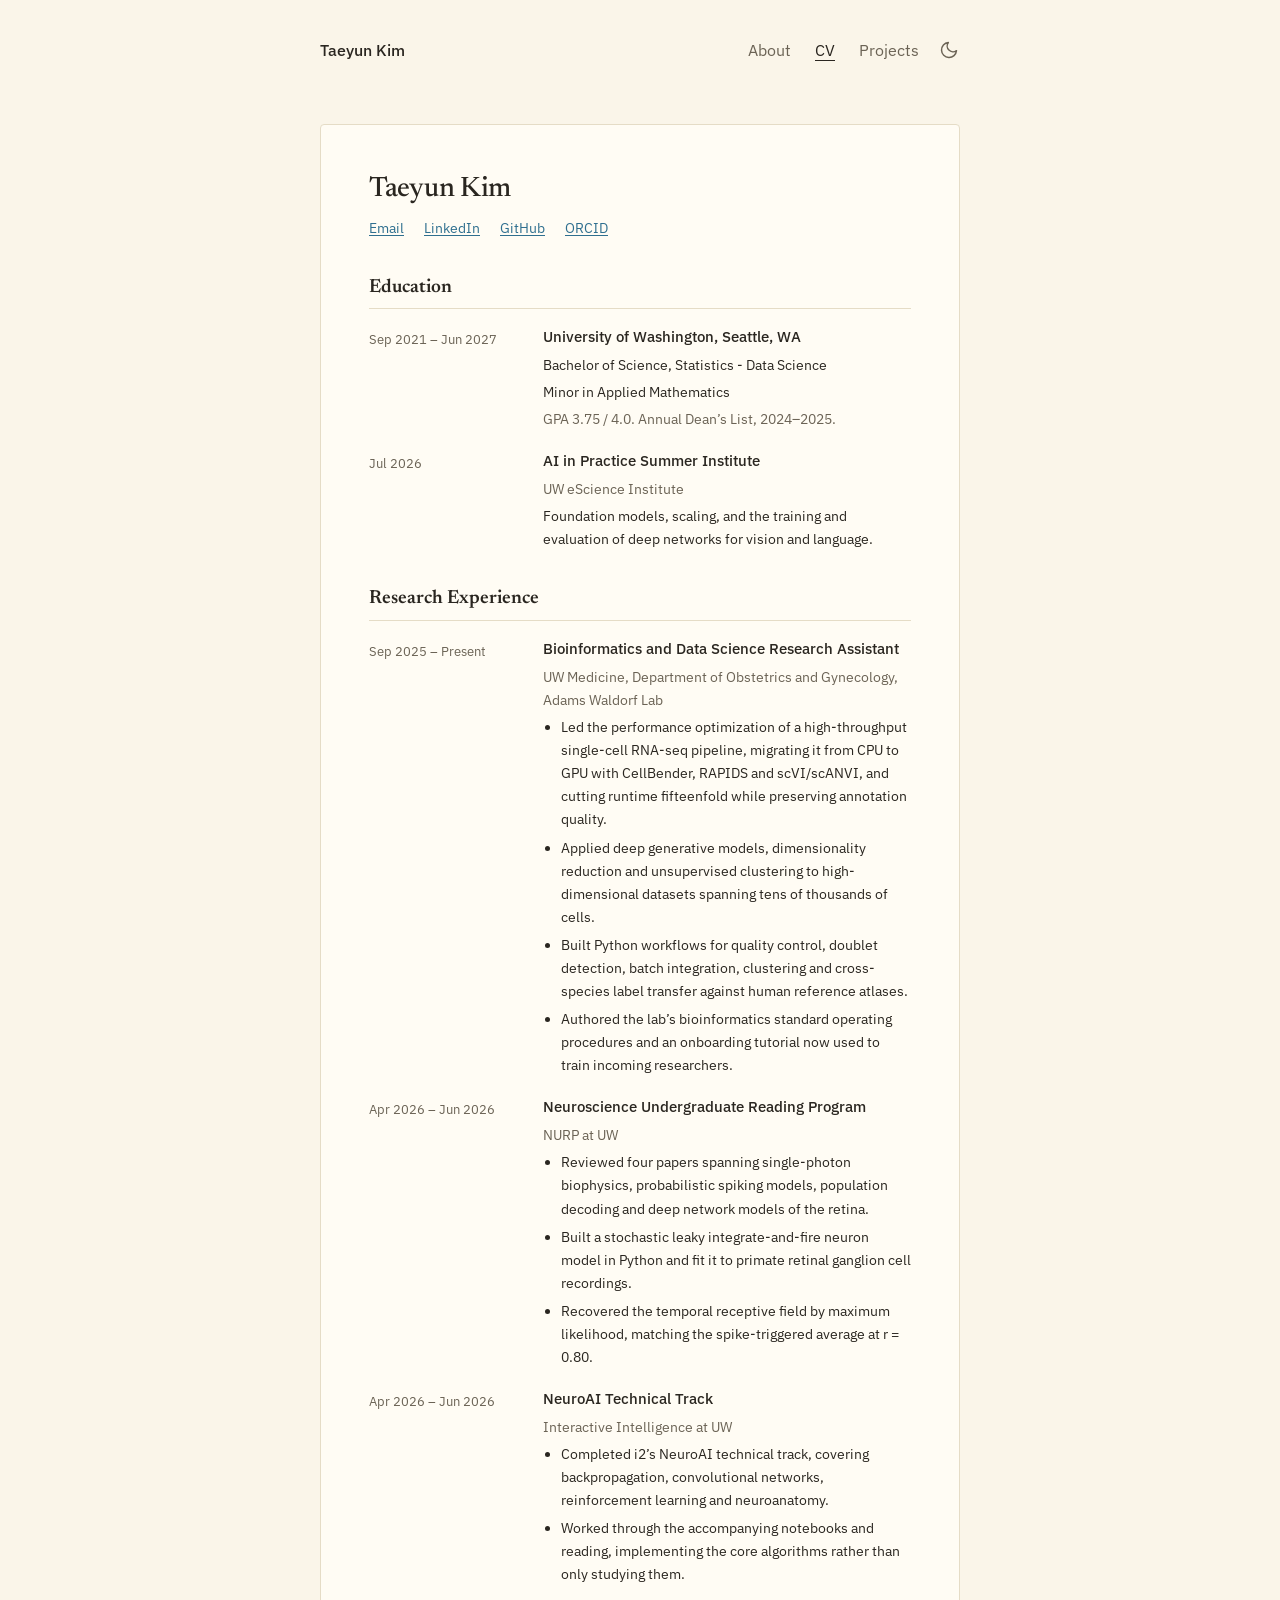
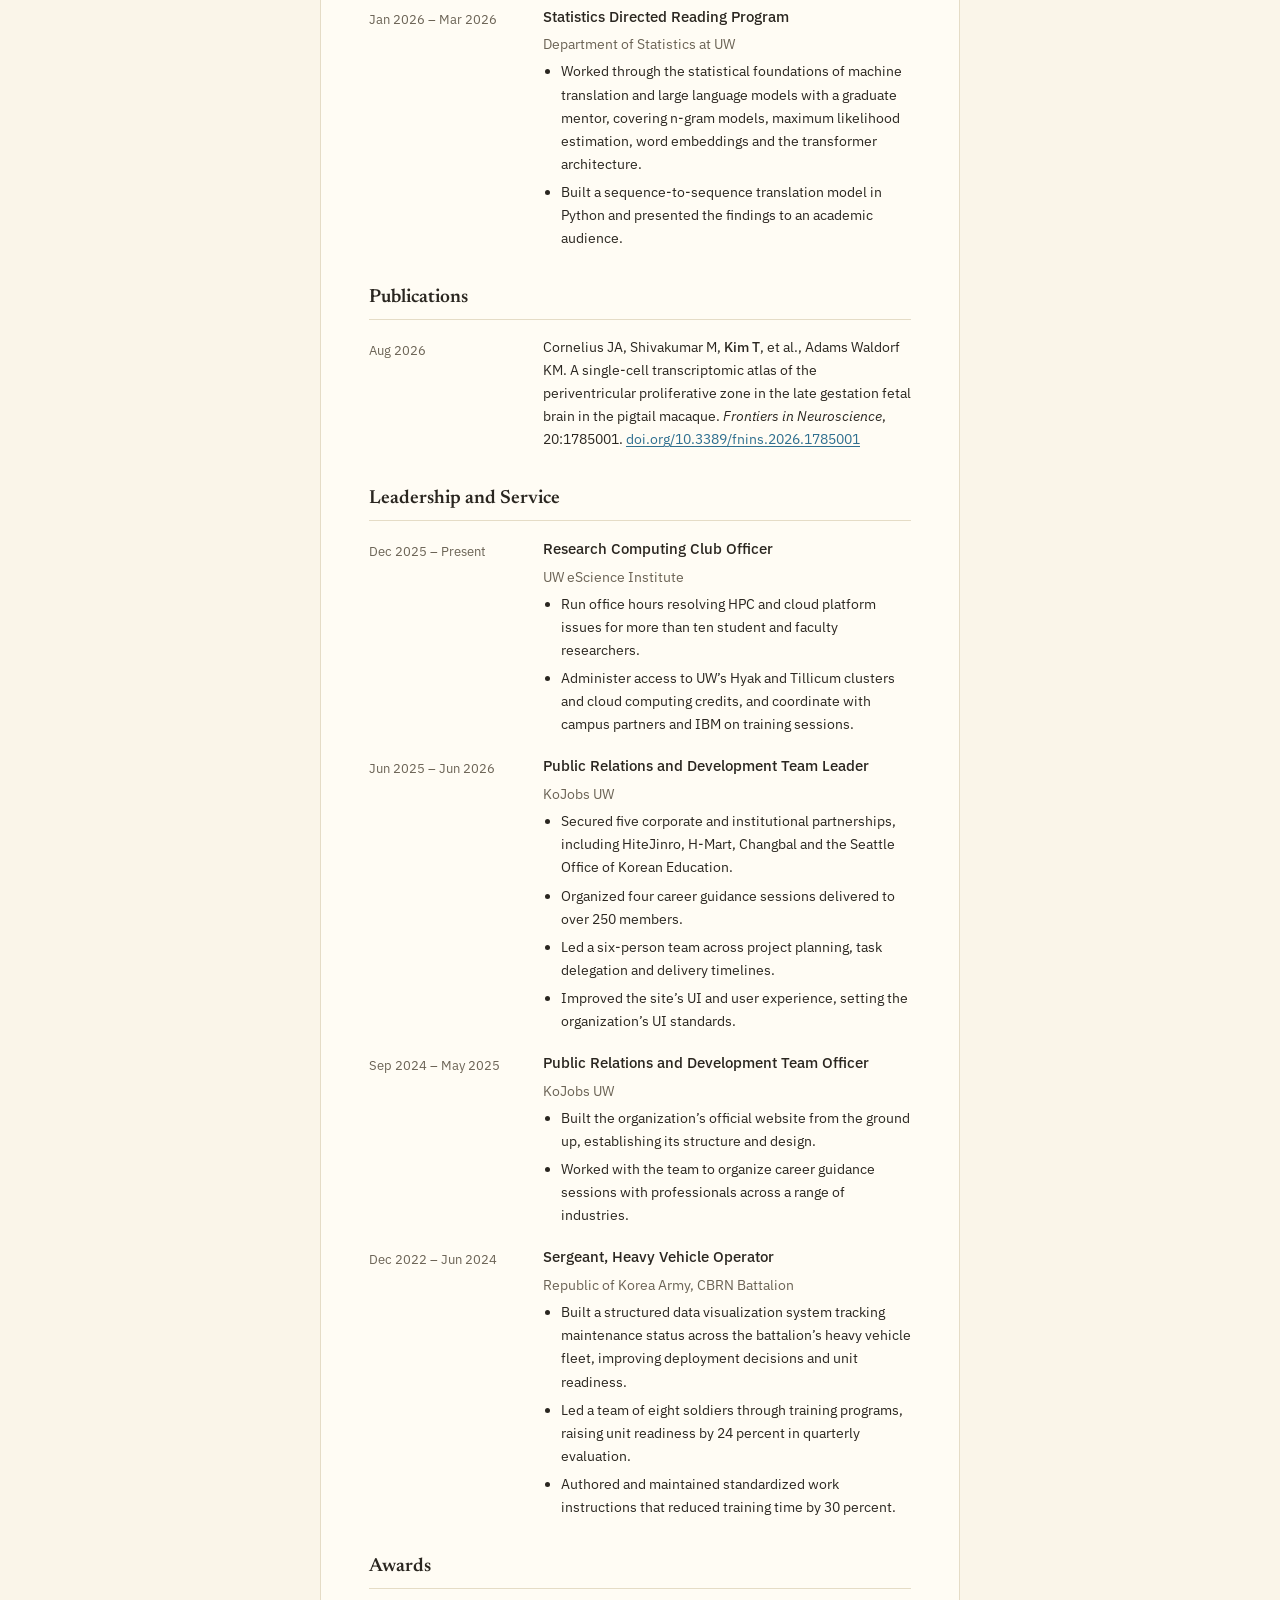
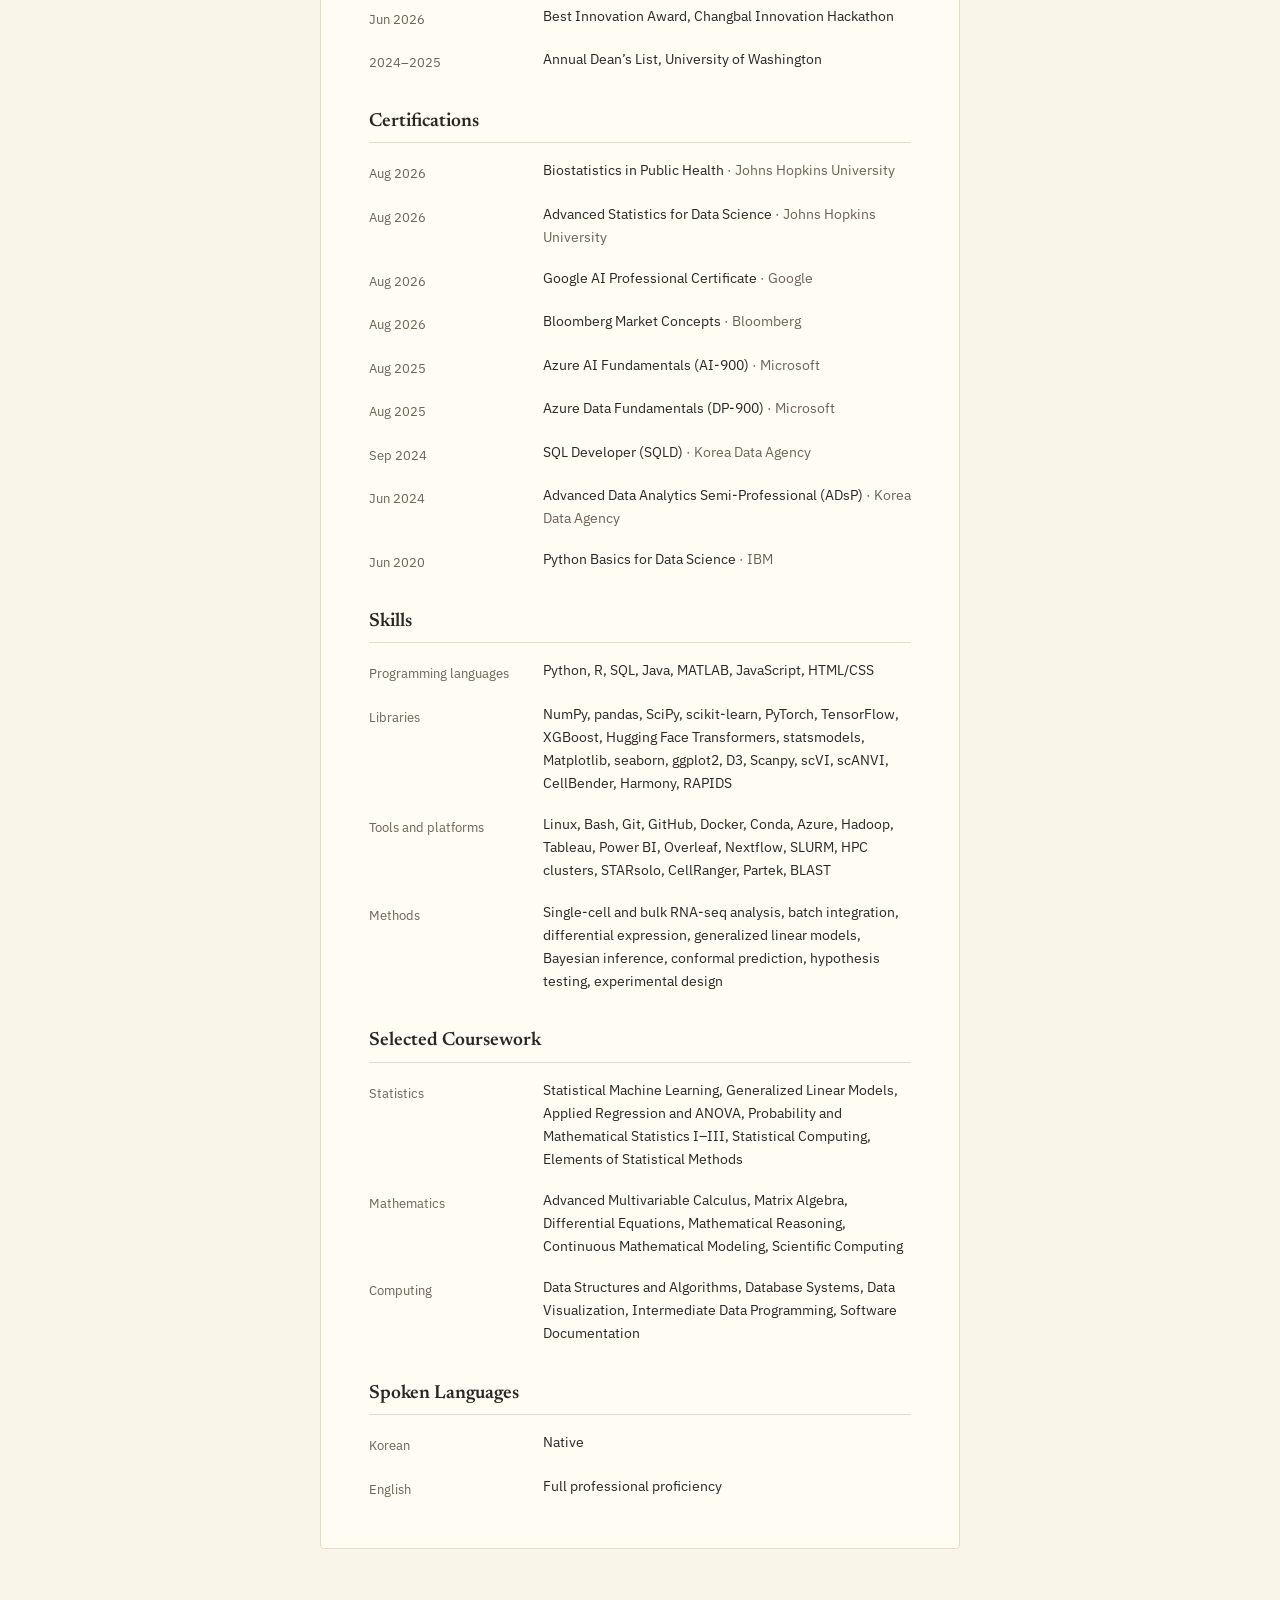
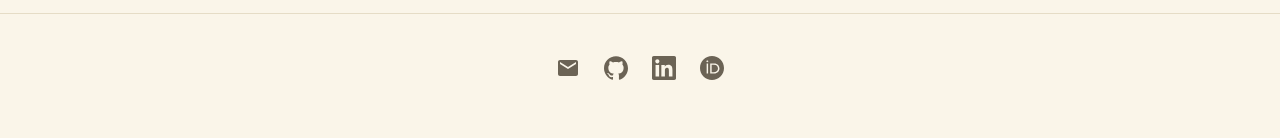
==== commit a0b16899: "CV update" ====
--- a/cv.html
+++ b/cv.html
@@ -15,7 +15,7 @@
   <link rel="icon" href="/assets/favicon.svg" type="image/svg+xml">
   <link rel="preconnect" href="https://fonts.googleapis.com">
   <link rel="preconnect" href="https://fonts.gstatic.com" crossorigin>
-  <link rel="stylesheet" href="https://fonts.googleapis.com/css2?family=IBM+Plex+Mono&family=IBM+Plex+Sans:ital,wght@0,400;0,500;1,400&family=Newsreader:opsz,wght@6..72,400;6..72,500&display=swap">
+  <link rel="stylesheet" href="https://fonts.googleapis.com/css2?family=IBM+Plex+Mono&family=IBM+Plex+Sans:ital,wght@0,400;0,500;1,400&family=Newsreader:opsz,wght@6..72,400;6..72,500;6..72,600&display=swap">
   <link rel="stylesheet" href="/style.css">
 </head>
 <body>
@@ -43,67 +43,87 @@
 
   <main id="main" class="wrap">
 
-    <!-- When assets/resume.pdf exists, uncomment this download link. -->
+    <!-- Uncomment once assets/resume.pdf exists. -->
     <!-- <p class="cv-download"><a href="/assets/resume.pdf" download>Download as PDF</a></p> -->
 
     <article class="cv-panel">
-      <header>
+      <header class="cv-header">
         <h1>Taeyun Kim</h1>
-        <p class="cv-lead">Statistics and data science, University of Washington. Seattle, WA.</p>
-        <p class="cv-lead"><a href="mailto:taeyun.kim03@outlook.com">taeyun.kim03@outlook.com</a></p>
+        <p class="cv-contact">
+          <a href="mailto:taeyun.kim03@outlook.com">Email</a>
+          <a href="https://www.linkedin.com/in/taeyun-kim" target="_blank" rel="noopener">LinkedIn</a>
+          <a href="https://github.com/taeyunkim03" target="_blank" rel="noopener">GitHub</a>
+          <a href="https://orcid.org/0009-0009-3051-6597" target="_blank" rel="noopener">ORCID</a>
+        </p>
       </header>
 
       <section class="cv-section" aria-labelledby="cv-education">
         <h2 id="cv-education">Education</h2>
         <div class="cv-row">
-          <div class="cv-date">Sep 2021 to Jun 2027</div>
-          <div class="cv-entry">
-            <p><span class="cv-role">University of Washington</span>, Seattle, WA</p>
-            <p>Bachelor of Science, Statistics - Data Science. Minor in Applied Mathematics.</p>
-            <p>GPA 3.75 / 4.0. Annual Dean's List, 2024 to 2025.</p>
-            <p>Relevant coursework: data structures and algorithms, statistical machine learning, probability and statistics, mathematical modeling.</p>
+          <p class="cv-date">Sep 2021 – Jun 2027</p>
+          <div class="cv-entry">
+            <p class="cv-title">University of Washington, Seattle, WA</p>
+            <p>Bachelor of Science, Statistics - Data Science</p>
+            <p>Minor in Applied Mathematics</p>
+            <p><span class="cv-dim">GPA 3.75 / 4.0. Annual Dean’s List, 2024–2025.</span></p>
+          </div>
+        </div>
+        <div class="cv-row">
+          <p class="cv-date">Jul 2026</p>
+          <div class="cv-entry">
+            <p class="cv-title">AI in Practice Summer Institute</p>
+            <p class="cv-org">UW eScience Institute</p>
+            <p>Foundation models, scaling, and the training and evaluation of deep networks for vision and language.</p>
           </div>
         </div>
       </section>
 
       <section class="cv-section" aria-labelledby="cv-research">
-        <h2 id="cv-research">Research experience</h2>
-
-        <div class="cv-row">
-          <div class="cv-date">Sep 2025 to present</div>
-          <div class="cv-entry">
-            <p><span class="cv-role">Bioinformatics and Data Science Research Assistant</span></p>
-            <p>UW Medicine, Department of Obstetrics and Gynecology, Adams Waldorf Lab</p>
-            <ul>
-              <li>Developed a GPU-accelerated single-cell RNA sequencing pipeline with CellBender, RAPIDS and scVI/scANVI, cutting runtime fifteenfold over the CPU version while preserving annotation quality.</li>
-              <li>Applied deep generative models, dimensionality reduction and unsupervised clustering to high-dimensional datasets spanning tens of thousands of observations.</li>
-              <li>Wrote Python workflows for quality control, doublet detection, batch integration, clustering and cross-species label transfer aligning macaque cell types to human reference atlases.</li>
-              <li>Runs analysis jobs and manages data on Linux HPC clusters, Hyak and Tillicum, with SLURM scheduling and GPU resources.</li>
-            </ul>
-          </div>
-        </div>
-
-        <div class="cv-row">
-          <div class="cv-date">Apr 2026 to Jun 2026</div>
-          <div class="cv-entry">
-            <p><span class="cv-role">Neuroscience Undergraduate Reading Program</span></p>
-            <p>NURP at UW</p>
-            <ul>
-              <li>Reviewed four research papers spanning single-photon biophysics, probabilistic spiking models, population decoding and deep network models of the retina.</li>
+        <h2 id="cv-research">Research Experience</h2>
+        <div class="cv-row">
+          <p class="cv-date">Sep 2025 – Present</p>
+          <div class="cv-entry">
+            <p class="cv-title">Bioinformatics and Data Science Research Assistant</p>
+            <p class="cv-org">UW Medicine, Department of Obstetrics and Gynecology, Adams Waldorf Lab</p>
+            <ul>
+              <li>Led the performance optimization of a high-throughput single-cell RNA-seq pipeline, migrating it from CPU to GPU with CellBender, RAPIDS and scVI/scANVI, and cutting runtime fifteenfold while preserving annotation quality.</li>
+              <li>Applied deep generative models, dimensionality reduction and unsupervised clustering to high-dimensional datasets spanning tens of thousands of cells.</li>
+              <li>Built Python workflows for quality control, doublet detection, batch integration, clustering and cross-species label transfer against human reference atlases.</li>
+              <li>Authored the lab’s bioinformatics standard operating procedures and an onboarding tutorial now used to train incoming researchers.</li>
+            </ul>
+          </div>
+        </div>
+        <div class="cv-row">
+          <p class="cv-date">Apr 2026 – Jun 2026</p>
+          <div class="cv-entry">
+            <p class="cv-title">Neuroscience Undergraduate Reading Program</p>
+            <p class="cv-org">NURP at UW</p>
+            <ul>
+              <li>Reviewed four papers spanning single-photon biophysics, probabilistic spiking models, population decoding and deep network models of the retina.</li>
               <li>Built a stochastic leaky integrate-and-fire neuron model in Python and fit it to primate retinal ganglion cell recordings.</li>
               <li>Recovered the temporal receptive field by maximum likelihood, matching the spike-triggered average at r = 0.80.</li>
             </ul>
           </div>
         </div>
-
-        <div class="cv-row">
-          <div class="cv-date">Jan 2026 to Mar 2026</div>
-          <div class="cv-entry">
-            <p><span class="cv-role">Statistics Directed Reading Program</span></p>
-            <p>Statistics Peer Advisors at UW</p>
-            <ul>
-              <li>Worked through a reading list on the statistical foundations of machine translation and large language models in weekly one-on-one meetings with a graduate student mentor.</li>
-              <li>Covered n-gram models, maximum likelihood estimation, word embeddings and transformer architecture, then built a sequence-to-sequence translation model in Python.</li>
+        <div class="cv-row">
+          <p class="cv-date">Apr 2026 – Jun 2026</p>
+          <div class="cv-entry">
+            <p class="cv-title">NeuroAI Technical Track</p>
+            <p class="cv-org">Interactive Intelligence at UW</p>
+            <ul>
+              <li>Completed i2’s NeuroAI technical track, covering backpropagation, convolutional networks, reinforcement learning and neuroanatomy.</li>
+              <li>Worked through the accompanying notebooks and reading, implementing the core algorithms rather than only studying them.</li>
+            </ul>
+          </div>
+        </div>
+        <div class="cv-row">
+          <p class="cv-date">Jan 2026 – Mar 2026</p>
+          <div class="cv-entry">
+            <p class="cv-title">Statistics Directed Reading Program</p>
+            <p class="cv-org">Department of Statistics at UW</p>
+            <ul>
+              <li>Worked through the statistical foundations of machine translation and large language models with a graduate mentor, covering n-gram models, maximum likelihood estimation, word embeddings and the transformer architecture.</li>
+              <li>Built a sequence-to-sequence translation model in Python and presented the findings to an academic audience.</li>
             </ul>
           </div>
         </div>
@@ -112,45 +132,60 @@
       <section class="cv-section" aria-labelledby="cv-publications">
         <h2 id="cv-publications">Publications</h2>
         <div class="cv-row">
-          <div class="cv-date">2026</div>
-          <div class="cv-entry">
-            <p>Cornelius JA, Shivakumar M, <span class="cv-role">Kim T</span>, et al., Adams Waldorf KM. A single-cell transcriptomic atlas of the periventricular proliferative zone in the late gestation fetal brain in the pigtail macaque. <i>Frontiers in Neuroscience</i>, 20:1785001 (2026). <a href="https://doi.org/10.3389/fnins.2026.1785001">doi:10.3389/fnins.2026.1785001</a></p>
+          <p class="cv-date">Aug 2026</p>
+          <div class="cv-entry">
+            <p>Cornelius JA, Shivakumar M, <b class="cv-me">Kim T</b>, et al., Adams Waldorf KM. A single-cell transcriptomic atlas of the periventricular proliferative zone in the late gestation fetal brain in the pigtail macaque. <i>Frontiers in Neuroscience</i>, 20:1785001. <a class="cv-doi" href="https://doi.org/10.3389/fnins.2026.1785001">doi.org/10.3389/fnins.2026.1785001</a></p>
           </div>
         </div>
       </section>
 
       <section class="cv-section" aria-labelledby="cv-leadership">
-        <h2 id="cv-leadership">Leadership and service</h2>
-
-        <div class="cv-row">
-          <div class="cv-date">Dec 2025 to present</div>
-          <div class="cv-entry">
-            <p><span class="cv-role">Officer</span>, Research Computing Club at UW</p>
-            <p>Manages student and faculty access to UW's Hyak and Tillicum HPC clusters and cloud computing credits. Coordinates with campus partners on training sessions and user support for HPC and cloud platforms.</p>
-          </div>
-        </div>
-
-        <div class="cv-row">
-          <div class="cv-date">Jun 2025 to Jun 2026</div>
-          <div class="cv-entry">
-            <p><span class="cv-role">Public Relations and Development Team Leader</span>, KoJobs-UW</p>
-            <p>Led a six-person team, managing project planning, task delegation and timelines. Coordinated with industry professionals and internal stakeholders to run career guidance and counseling sessions for students. Oversaw development and maintenance of the organization's website and set its UI standards.</p>
-          </div>
-        </div>
-
-        <div class="cv-row">
-          <div class="cv-date">Sep 2024 to May 2025</div>
-          <div class="cv-entry">
-            <p><span class="cv-role">Public Relations and Development Team Officer</span>, KoJobs-UW</p>
-            <p>Built and maintained the organization's website. Helped organize career guidance sessions with professionals across a range of industries.</p>
-          </div>
-        </div>
-
-        <div class="cv-row">
-          <div class="cv-date">Dec 2022 to Jun 2024</div>
-          <div class="cv-entry">
-            <p><span class="cv-role">Republic of Korea Army</span></p>
-            <p>Heavy vehicle operator in a CBRN battalion. Discharged at the rank of sergeant. Led a team of eight in training exercises and built a data visualization system and written work instructions that shortened the training period.</p>
+        <h2 id="cv-leadership">Leadership and Service</h2>
+        <div class="cv-row">
+          <p class="cv-date">Dec 2025 – Present</p>
+          <div class="cv-entry">
+            <p class="cv-title">Research Computing Club Officer</p>
+            <p class="cv-org">UW eScience Institute</p>
+            <ul>
+              <li>Run office hours resolving HPC and cloud platform issues for more than ten student and faculty researchers.</li>
+              <li>Administer access to UW’s Hyak and Tillicum clusters and cloud computing credits, and coordinate with campus partners and IBM on training sessions.</li>
+            </ul>
+          </div>
+        </div>
+        <div class="cv-row">
+          <p class="cv-date">Jun 2025 – Jun 2026</p>
+          <div class="cv-entry">
+            <p class="cv-title">Public Relations and Development Team Leader</p>
+            <p class="cv-org">KoJobs UW</p>
+            <ul>
+              <li>Secured five corporate and institutional partnerships, including HiteJinro, H-Mart, Changbal and the Seattle Office of Korean Education.</li>
+              <li>Organized four career guidance sessions delivered to over 250 members.</li>
+              <li>Led a six-person team across project planning, task delegation and delivery timelines.</li>
+              <li>Improved the site’s UI and user experience, setting the organization’s UI standards.</li>
+            </ul>
+          </div>
+        </div>
+        <div class="cv-row">
+          <p class="cv-date">Sep 2024 – May 2025</p>
+          <div class="cv-entry">
+            <p class="cv-title">Public Relations and Development Team Officer</p>
+            <p class="cv-org">KoJobs UW</p>
+            <ul>
+              <li>Built the organization’s official website from the ground up, establishing its structure and design.</li>
+              <li>Worked with the team to organize career guidance sessions with professionals across a range of industries.</li>
+            </ul>
+          </div>
+        </div>
+        <div class="cv-row">
+          <p class="cv-date">Dec 2022 – Jun 2024</p>
+          <div class="cv-entry">
+            <p class="cv-title">Sergeant, Heavy Vehicle Operator</p>
+            <p class="cv-org">Republic of Korea Army, CBRN Battalion</p>
+            <ul>
+              <li>Built a structured data visualization system tracking maintenance status across the battalion’s heavy vehicle fleet, improving deployment decisions and unit readiness.</li>
+              <li>Led a team of eight soldiers through training programs, raising unit readiness by 24 percent in quarterly evaluation.</li>
+              <li>Authored and maintained standardized work instructions that reduced training time by 30 percent.</li>
+            </ul>
           </div>
         </div>
       </section>
@@ -158,54 +193,140 @@
       <section class="cv-section" aria-labelledby="cv-awards">
         <h2 id="cv-awards">Awards</h2>
         <div class="cv-row">
-          <div class="cv-date">2026</div>
+          <p class="cv-date">Jun 2026</p>
           <div class="cv-entry">
             <p>Best Innovation Award, Changbal Innovation Hackathon</p>
           </div>
         </div>
         <div class="cv-row">
-          <div class="cv-date">2024 to 2025</div>
-          <div class="cv-entry">
-            <p>Annual Dean's List, University of Washington</p>
+          <p class="cv-date">2024–2025</p>
+          <div class="cv-entry">
+            <p>Annual Dean’s List, University of Washington</p>
           </div>
         </div>
       </section>
 
       <section class="cv-section" aria-labelledby="cv-certifications">
         <h2 id="cv-certifications">Certifications</h2>
-        <ul class="cv-list">
-          <li>Microsoft Azure Data Fundamentals (DP-900)</li>
-          <li>Microsoft Azure AI Fundamentals (AI-900)</li>
-          <li>SQL Developer (SQLD)</li>
-          <li>Advanced Data Analytics Semi-Professional (ADsP)</li>
-          <li>Advanced Statistics for Data Science, Johns Hopkins University via Coursera</li>
-          <li>Google AI Professional Certificate</li>
-          <li>Biostatistics in Public Health</li>
-          <li>Bloomberg Market Concepts</li>
-        </ul>
+        <div class="cv-row">
+          <p class="cv-date">Aug 2026</p>
+          <div class="cv-entry">
+            <p>Biostatistics in Public Health <span class="cv-dim">· Johns Hopkins University</span></p>
+          </div>
+        </div>
+        <div class="cv-row">
+          <p class="cv-date">Aug 2026</p>
+          <div class="cv-entry">
+            <p>Advanced Statistics for Data Science <span class="cv-dim">· Johns Hopkins University</span></p>
+          </div>
+        </div>
+        <div class="cv-row">
+          <p class="cv-date">Aug 2026</p>
+          <div class="cv-entry">
+            <p>Google AI Professional Certificate <span class="cv-dim">· Google</span></p>
+          </div>
+        </div>
+        <div class="cv-row">
+          <p class="cv-date">Aug 2026</p>
+          <div class="cv-entry">
+            <p>Bloomberg Market Concepts <span class="cv-dim">· Bloomberg</span></p>
+          </div>
+        </div>
+        <div class="cv-row">
+          <p class="cv-date">Aug 2025</p>
+          <div class="cv-entry">
+            <p>Azure AI Fundamentals (AI-900) <span class="cv-dim">· Microsoft</span></p>
+          </div>
+        </div>
+        <div class="cv-row">
+          <p class="cv-date">Aug 2025</p>
+          <div class="cv-entry">
+            <p>Azure Data Fundamentals (DP-900) <span class="cv-dim">· Microsoft</span></p>
+          </div>
+        </div>
+        <div class="cv-row">
+          <p class="cv-date">Sep 2024</p>
+          <div class="cv-entry">
+            <p>SQL Developer (SQLD) <span class="cv-dim">· Korea Data Agency</span></p>
+          </div>
+        </div>
+        <div class="cv-row">
+          <p class="cv-date">Jun 2024</p>
+          <div class="cv-entry">
+            <p>Advanced Data Analytics Semi-Professional (ADsP) <span class="cv-dim">· Korea Data Agency</span></p>
+          </div>
+        </div>
+        <div class="cv-row">
+          <p class="cv-date">Jun 2020</p>
+          <div class="cv-entry">
+            <p>Python Basics for Data Science <span class="cv-dim">· IBM</span></p>
+          </div>
+        </div>
       </section>
 
       <section class="cv-section" aria-labelledby="cv-skills">
         <h2 id="cv-skills">Skills</h2>
         <div class="cv-row">
-          <div class="cv-date">Languages</div>
-          <div class="cv-entry"><p>Python, R, SQL, Java, JavaScript</p></div>
-        </div>
-        <div class="cv-row">
-          <div class="cv-date">Tools and methods</div>
-          <div class="cv-entry"><p>scVI, scANVI, CellBender, RAPIDS, Scanpy, SLURM, Linux HPC, Git</p></div>
+          <p class="cv-date">Programming languages</p>
+          <div class="cv-entry">
+            <p>Python, R, SQL, Java, MATLAB, JavaScript, HTML/CSS</p>
+          </div>
+        </div>
+        <div class="cv-row">
+          <p class="cv-date">Libraries</p>
+          <div class="cv-entry">
+            <p>NumPy, pandas, SciPy, scikit-learn, PyTorch, TensorFlow, XGBoost, Hugging Face Transformers, statsmodels, Matplotlib, seaborn, ggplot2, D3, Scanpy, scVI, scANVI, CellBender, Harmony, RAPIDS</p>
+          </div>
+        </div>
+        <div class="cv-row">
+          <p class="cv-date">Tools and platforms</p>
+          <div class="cv-entry">
+            <p>Linux, Bash, Git, GitHub, Docker, Conda, Azure, Hadoop, Tableau, Power BI, Overleaf, Nextflow, SLURM, HPC clusters, STARsolo, CellRanger, Partek, BLAST</p>
+          </div>
+        </div>
+        <div class="cv-row">
+          <p class="cv-date">Methods</p>
+          <div class="cv-entry">
+            <p>Single-cell and bulk RNA-seq analysis, batch integration, differential expression, generalized linear models, Bayesian inference, conformal prediction, hypothesis testing, experimental design</p>
+          </div>
+        </div>
+      </section>
+
+      <section class="cv-section" aria-labelledby="cv-coursework">
+        <h2 id="cv-coursework">Selected Coursework</h2>
+        <div class="cv-row">
+          <p class="cv-date">Statistics</p>
+          <div class="cv-entry">
+            <p>Statistical Machine Learning, Generalized Linear Models, Applied Regression and ANOVA, Probability and Mathematical Statistics I–III, Statistical Computing, Elements of Statistical Methods</p>
+          </div>
+        </div>
+        <div class="cv-row">
+          <p class="cv-date">Mathematics</p>
+          <div class="cv-entry">
+            <p>Advanced Multivariable Calculus, Matrix Algebra, Differential Equations, Mathematical Reasoning, Continuous Mathematical Modeling, Scientific Computing</p>
+          </div>
+        </div>
+        <div class="cv-row">
+          <p class="cv-date">Computing</p>
+          <div class="cv-entry">
+            <p>Data Structures and Algorithms, Database Systems, Data Visualization, Intermediate Data Programming, Software Documentation</p>
+          </div>
         </div>
       </section>
 
       <section class="cv-section" aria-labelledby="cv-languages">
-        <h2 id="cv-languages">Languages</h2>
-        <div class="cv-row">
-          <div class="cv-date">Korean</div>
-          <div class="cv-entry"><p>Native</p></div>
-        </div>
-        <div class="cv-row">
-          <div class="cv-date">English</div>
-          <div class="cv-entry"><p>Professional working proficiency</p></div>
+        <h2 id="cv-languages">Spoken Languages</h2>
+        <div class="cv-row">
+          <p class="cv-date">Korean</p>
+          <div class="cv-entry">
+            <p>Native</p>
+          </div>
+        </div>
+        <div class="cv-row">
+          <p class="cv-date">English</p>
+          <div class="cv-entry">
+            <p>Full professional proficiency</p>
+          </div>
         </div>
       </section>
     </article>
--- a/style.css
+++ b/style.css
@@ -128,6 +128,14 @@
   font-size: 1.25rem;
 }
 
+/* The three section headings are peers and are sized in one place. Setting
+   each of them independently is how they drifted apart. */
+.section-title {
+  font-family: var(--font-serif);
+  font-size: 1.75rem;
+  line-height: 1.15;
+}
+
 h3 {
   font-size: 1rem;
 }
@@ -408,8 +416,10 @@
 
 .photo {
   flex-shrink: 0;
-  width: 128px;
-  height: 128px;
+  /* 128 here would be 47% of a 320px column, where the intro stacks and
+     centres, and the photo starts outweighing the name beside it. */
+  width: 112px;
+  height: 112px;
   border-radius: 50%;
   object-fit: cover;
 }
@@ -475,6 +485,11 @@
     text-align: left;
   }
 
+  .photo {
+    width: 144px;
+    height: 144px;
+  }
+
   .intro-text p {
     margin-inline: 0;
     font-size: 1.375rem;
@@ -493,12 +508,6 @@
   background: var(--surface);
   border: 1px solid var(--border);
   border-radius: 4px;
-}
-
-.game h2 {
-  font-family: var(--font-serif);
-  font-size: 1.75rem;
-  line-height: 1.15;
 }
 
 .game h2 + p {
@@ -630,8 +639,13 @@
 
 /* Markov chain grid ------------------------------------------------------- */
 
-/* The nine two-throw states. Row is the older throw, column the newer one, so
-   the column you are in is always the row you move to next.
+/* Nine two-throw states drawn as isometric blocks. Row is the older throw,
+   column the newer one, so the column you are in is always the row you move to.
+
+   Block height encodes how often you have landed in that state, which is the
+   same number the fill ramp carries: the silhouette shows your bias before you
+   read a single label. A single layer has no interior, so unlike a 3x3x3 cube
+   no block can ever hide another one's top face.
 
    Colours come from the --grid-* tokens. game.js writes fills as var()
    references, so toggling the theme recolours the whole grid live, mid-game,
@@ -653,20 +667,21 @@
   margin: 12px auto 0;
 }
 
-.chain-cell {
-  fill: var(--grid-0);
+.face {
   stroke: var(--border);
-  stroke-width: 0.5;
-}
-
-/* Visited recently, but not where the marker is now. */
-.chain-cell.is-trail {
+  stroke-width: 0.7;
+  stroke-linejoin: round;
+}
+
+/* Visited recently, but not where the marker is now. Only the top face is
+   outlined: stroking all three would put three times the red on screen that
+   the flat grid used to, and it would compete with the current state. */
+.chain-block.is-trail .face-top {
   stroke: var(--grid-live);
-  stroke-width: 0.5;
   stroke-opacity: 0.4;
 }
 
-.chain-cell.is-current {
+.chain-block.is-current .face {
   stroke: var(--grid-live);
   stroke-width: 2;
   stroke-opacity: 1;
@@ -697,10 +712,14 @@
   fill: var(--grid-live);
 }
 
-/* Motion is opt-out: with reduced motion the grid still updates, instantly. */
+/* Motion is opt-out: with reduced motion the grid still updates, instantly.
+   `d` is animatable in current browsers and is what makes a block grow rather
+   than jump when it crosses a band; where it is not supported the height
+   simply snaps while the fill still fades. */
 @media (prefers-reduced-motion: no-preference) {
-  .chain-cell {
-    transition: fill 400ms ease, stroke 200ms ease, stroke-width 200ms ease, stroke-opacity 200ms ease;
+  .face {
+    transition: fill 400ms ease, d 400ms ease, stroke 200ms ease,
+                stroke-width 200ms ease, stroke-opacity 200ms ease;
   }
 
   .chain-edge {
@@ -736,6 +755,97 @@
 
 .now li {
   margin-bottom: 8px;
+}
+
+/* Latent space ------------------------------------------------------------ */
+
+/* Revealed by the `js` class theme.js puts on <html> synchronously in <head>,
+   not by cloud.js afterwards. Deferred JS reveals it after first paint, and
+   with this section sitting second the reveal shoved three sections and the
+   footer down: 0.6 of layout shift. This way the space is reserved from the
+   first render, and without JavaScript the section still never appears. */
+.latent {
+  display: none;
+  margin-top: var(--section);
+  padding: 24px;
+  background: var(--surface);
+  border: 1px solid var(--border);
+  border-radius: 4px;
+}
+
+.js .latent {
+  display: block;
+}
+
+/* Must come after the .latent rule above: a media query adds no specificity,
+   so declared earlier it would simply lose to the 24px base. */
+@media (min-width: 640px) {
+  .latent {
+    padding: 32px;
+  }
+}
+
+/* Holds the SVG's shape before it paints, so a tooltip appearing or a label
+   changing never reflows the page. The panel itself is now .latent. */
+.latent-canvas {
+  margin-top: 12px;
+  aspect-ratio: 560 / 364;
+}
+
+.cloud {
+  display: block;
+  width: 100%;
+  height: 100%;
+  cursor: grab;
+  font-family: var(--font-sans);
+  /* pan-y rather than none: this block fills most of a phone screen, and with
+     none a vertical swipe over it rotates the cloud instead of scrolling, so a
+     visitor gets stuck. Vertical rotation on touch is the right thing to lose. */
+  touch-action: pan-y;
+}
+
+.cloud:active {
+  cursor: grabbing;
+}
+
+.cloud-dot {
+  pointer-events: none;
+}
+
+.cloud-hit {
+  fill: transparent;
+}
+
+.cloud-label {
+  font-size: 12px;
+  fill: var(--text-dim);
+  opacity: 0;
+  pointer-events: none;
+}
+
+.cloud-pick-box {
+  fill: var(--surface);
+  stroke: var(--border);
+  stroke-width: 0.5;
+}
+
+.cloud-pick-text {
+  font-size: 13.5px;
+  font-weight: 500;
+  pointer-events: none;
+}
+
+@media (max-width: 639px) {
+  .latent-canvas {
+    aspect-ratio: 360 / 296;
+  }
+}
+
+/* Labels cross-fade; with motion reduced they appear and disappear at once. */
+@media (prefers-reduced-motion: no-preference) {
+  .cloud-label {
+    transition: opacity 250ms ease;
+  }
 }
 
 /* Footer ------------------------------------------------------------------ */
@@ -787,47 +897,62 @@
 
 /* CV ---------------------------------------------------------------------- */
 
+/* Every colour here is a token, so the page follows the theme without a second
+   palette. The panel sits on --surface in both themes: in dark it reads as a
+   lifted document rather than flipping to a white sheet. */
+
 .cv-download {
   margin-top: 16px;
+  font-size: 14px;
 }
 
 .cv-panel {
-  margin-top: 32px;
-  padding: 32px 24px;
+  margin-top: 24px;
+  padding: 32px 28px;
   background: var(--surface);
   border: 1px solid var(--border);
   border-radius: 4px;
 }
 
-.cv-panel h1 {
-  font-size: 1.75rem;
-}
-
-.cv-lead {
-  margin-top: 4px;
-  color: var(--text-dim);
-}
-
-.cv-lead + .cv-lead {
-  margin-top: 0;
+.cv-header h1 {
+  font-family: var(--font-serif);
+  font-size: 28px;
+  font-weight: 500;
+  line-height: 1.2;
+}
+
+/* Fixed whitespace between the links rather than punctuation, and it wraps
+   rather than overflowing on a narrow screen. */
+.cv-contact {
+  display: flex;
+  flex-wrap: wrap;
+  gap: 4px 20px;
+  margin: 10px 0 0;
+  max-width: none;
+  font-size: 14px;
 }
 
 .cv-section {
-  margin-top: 40px;
+  margin-top: 36px;
 }
 
 .cv-section h2 {
-  margin-bottom: 20px;
+  margin-bottom: 16px;
   padding-bottom: 8px;
-  font-size: 1rem;
+  font-family: var(--font-serif);
+  font-size: 19px;
+  font-weight: 600;
+  line-height: 1.3;
   border-bottom: 1px solid var(--border);
 }
 
+/* One grid for every section body. Single column first, so on a narrow screen
+   the date sits above its entry. */
 .cv-row {
   display: grid;
   grid-template-columns: 1fr;
-  gap: 2px 24px;
-  margin-bottom: 24px;
+  gap: 2px 22px;
+  margin-bottom: 18px;
 }
 
 .cv-row:last-child {
@@ -835,42 +960,62 @@
 }
 
 .cv-date {
-  font-size: 0.8125rem;
-  color: var(--text-dim);
-}
-
-.cv-role {
+  margin: 0;
+  padding-top: 4px;
+  max-width: none;
+  font-size: 13px;
+  line-height: 1.65;
+  color: var(--text-dim);
+}
+
+.cv-entry p {
+  margin: 0 0 4px;
+  font-size: 14px;
+  line-height: 1.65;
+}
+
+.cv-entry p:last-child {
+  margin-bottom: 0;
+}
+
+/* Two classes deep on purpose: `.cv-entry p` would otherwise outrank a bare
+   class selector and these would never take effect. */
+.cv-entry .cv-title {
+  font-size: 15px;
   font-weight: 500;
 }
 
-.cv-entry p {
-  margin-bottom: 4px;
-}
-
-/* Long DOIs and addresses must not push a 320px screen sideways. */
-.cv-entry a,
-.footer a {
+.cv-entry .cv-org {
+  color: var(--text-dim);
+}
+
+.cv-dim {
+  color: var(--text-dim);
+}
+
+.cv-me {
+  font-weight: 500;
+}
+
+/* A DOI has no spaces to break at, so it has to be allowed to break anywhere. */
+.cv-doi {
   overflow-wrap: anywhere;
 }
 
 .cv-entry ul {
-  margin-top: 8px;
+  margin: 4px 0 0;
+  padding-left: 18px;
+  list-style: disc;
 }
 
 .cv-entry li {
-  margin-bottom: 6px;
+  margin-bottom: 5px;
+  font-size: 14px;
+  line-height: 1.65;
 }
 
 .cv-entry li:last-child {
   margin-bottom: 0;
-}
-
-.cv-list {
-  margin: 0;
-}
-
-.cv-list li {
-  margin-bottom: 4px;
 }
 
 @media (min-width: 640px) {
@@ -880,10 +1025,6 @@
 
   .cv-row {
     grid-template-columns: 9.5rem 1fr;
-  }
-
-  .cv-date {
-    padding-top: 0.25em;
   }
 }
 
@@ -938,8 +1079,8 @@
     --bg: #FFFFFF;
     --surface: #FFFFFF;
     --surface-high: #FFFFFF;
-    --text: #24282C;
-    --text-dim: #5C646B;
+    --text: #000000;
+    --text-dim: #444444;
     --border: #DFE3E6;
     --accent: #2F6F8F;
     --accent-hover: #24576F;
@@ -979,12 +1120,16 @@
   .cv-panel {
     margin: 0;
     padding: 0;
+    background: none;
     border: 0;
     border-radius: 0;
   }
 
+  /* page-break-inside for older print engines, break-inside for current ones,
+     so a bullet list never splits across a page. */
   .cv-row,
   .project {
+    page-break-inside: avoid;
     break-inside: avoid;
   }
 
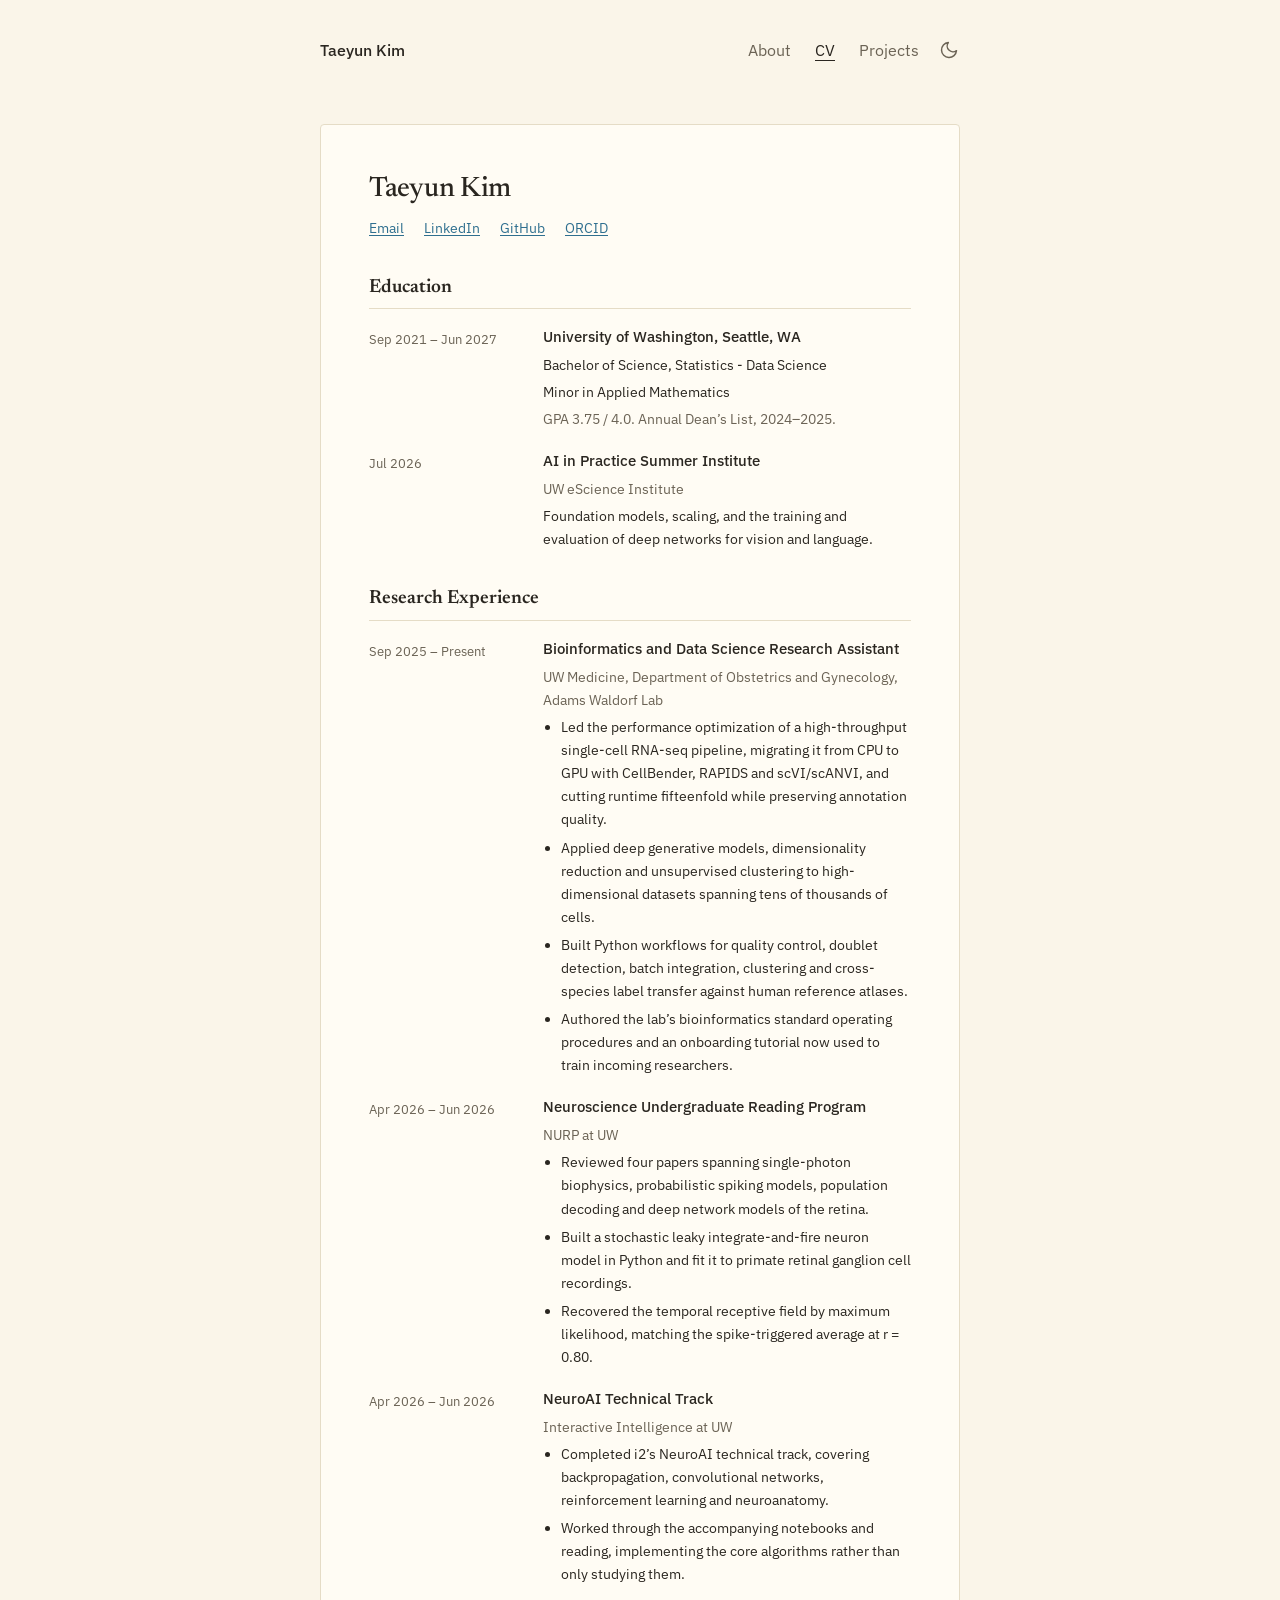
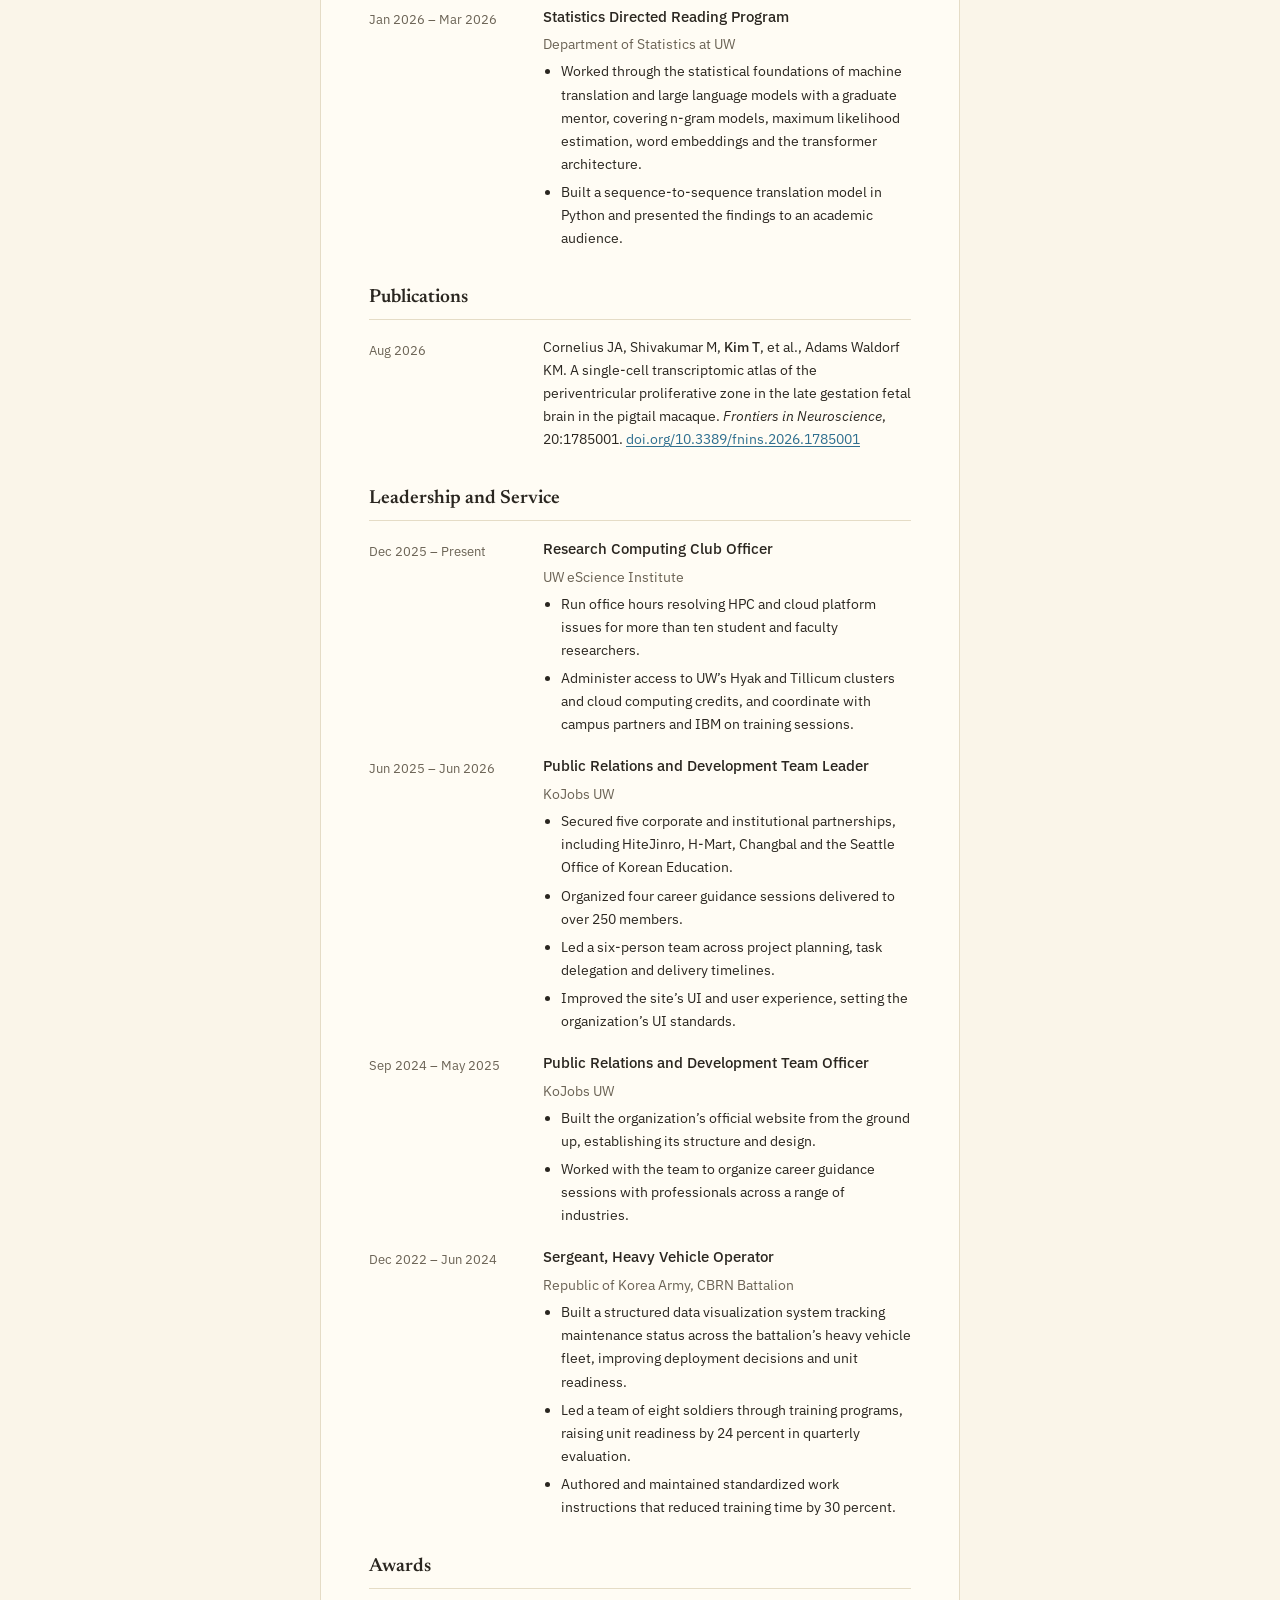
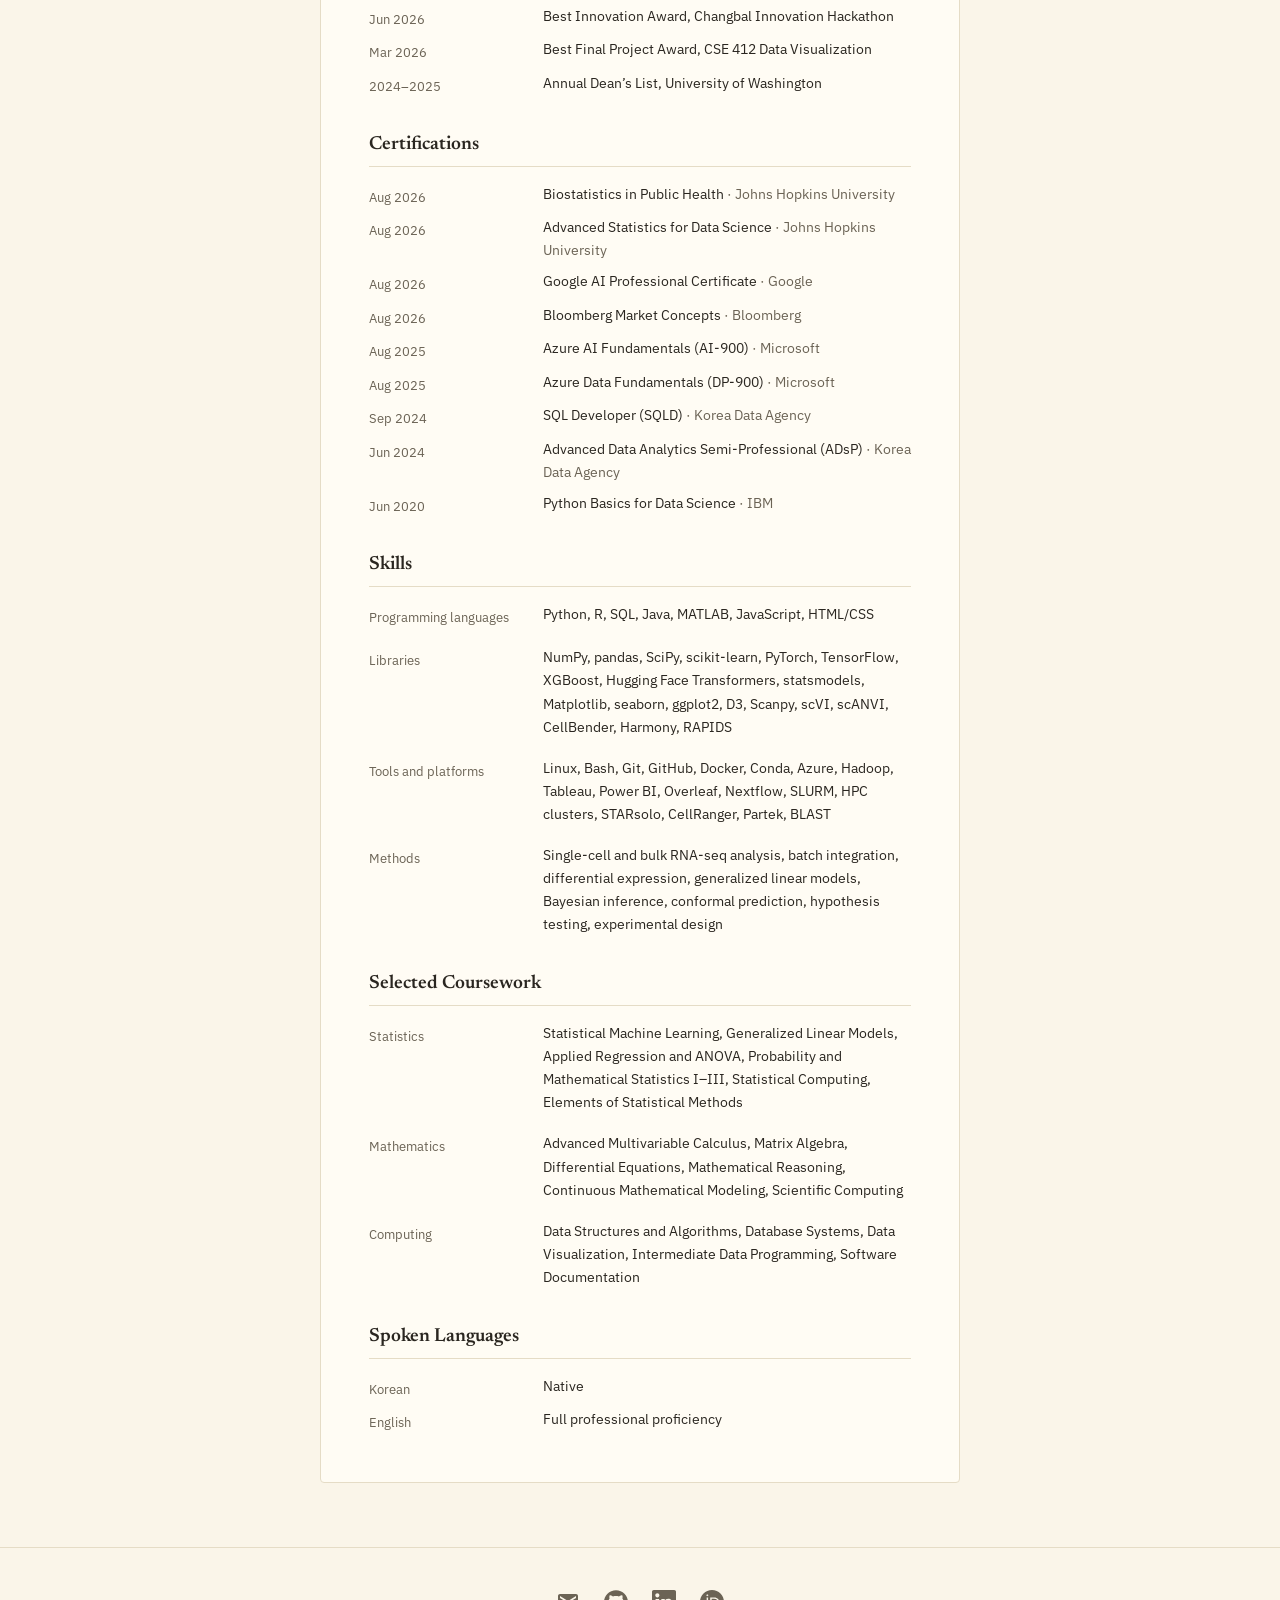
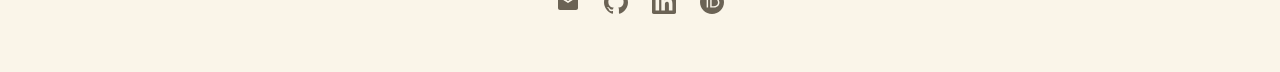
==== commit 412fd463: "little things" ====
--- a/cv.html
+++ b/cv.html
@@ -190,7 +190,7 @@
         </div>
       </section>
 
-      <section class="cv-section" aria-labelledby="cv-awards">
+      <section class="cv-section cv-section-compact" aria-labelledby="cv-awards">
         <h2 id="cv-awards">Awards</h2>
         <div class="cv-row">
           <p class="cv-date">Jun 2026</p>
@@ -199,6 +199,12 @@
           </div>
         </div>
         <div class="cv-row">
+          <p class="cv-date">Mar 2026</p>
+          <div class="cv-entry">
+            <p>Best Final Project Award, CSE 412 Data Visualization</p>
+          </div>
+        </div>
+        <div class="cv-row">
           <p class="cv-date">2024–2025</p>
           <div class="cv-entry">
             <p>Annual Dean’s List, University of Washington</p>
@@ -206,7 +212,7 @@
         </div>
       </section>
 
-      <section class="cv-section" aria-labelledby="cv-certifications">
+      <section class="cv-section cv-section-compact" aria-labelledby="cv-certifications">
         <h2 id="cv-certifications">Certifications</h2>
         <div class="cv-row">
           <p class="cv-date">Aug 2026</p>
@@ -314,7 +320,7 @@
         </div>
       </section>
 
-      <section class="cv-section" aria-labelledby="cv-languages">
+      <section class="cv-section cv-section-compact" aria-labelledby="cv-languages">
         <h2 id="cv-languages">Spoken Languages</h2>
         <div class="cv-row">
           <p class="cv-date">Korean</p>
--- a/style.css
+++ b/style.css
@@ -425,10 +425,19 @@
 }
 
 .intro-text p {
-  margin: 16px auto 24px;
+  margin: 16px auto 0;
   font-family: var(--font-serif);
   font-size: 1.25rem;
   line-height: 1.45;
+}
+
+/* Two classes deep so it outranks `.intro-text p`, and both margins are set:
+   adjacent vertical margins collapse to the larger one, so a 12px top alone
+   would lose to whatever the paragraph above declares. Same face and size as
+   the paragraph above it, since it is the same voice rather than a caption. */
+.intro-text .intro-line {
+  margin-top: 12px;
+  margin-bottom: 24px;
 }
 
 /* Intro line reveal ------------------------------------------------------- */
@@ -953,6 +962,13 @@
   grid-template-columns: 1fr;
   gap: 2px 22px;
   margin-bottom: 18px;
+}
+
+/* Sections where every row is one short line do not need the breathing room a
+   multi-line entry does. Declared before the :last-child reset below, which has
+   equal specificity and would otherwise stop winning for the final row. */
+.cv-section-compact .cv-row {
+  margin-bottom: 8px;
 }
 
 .cv-row:last-child {
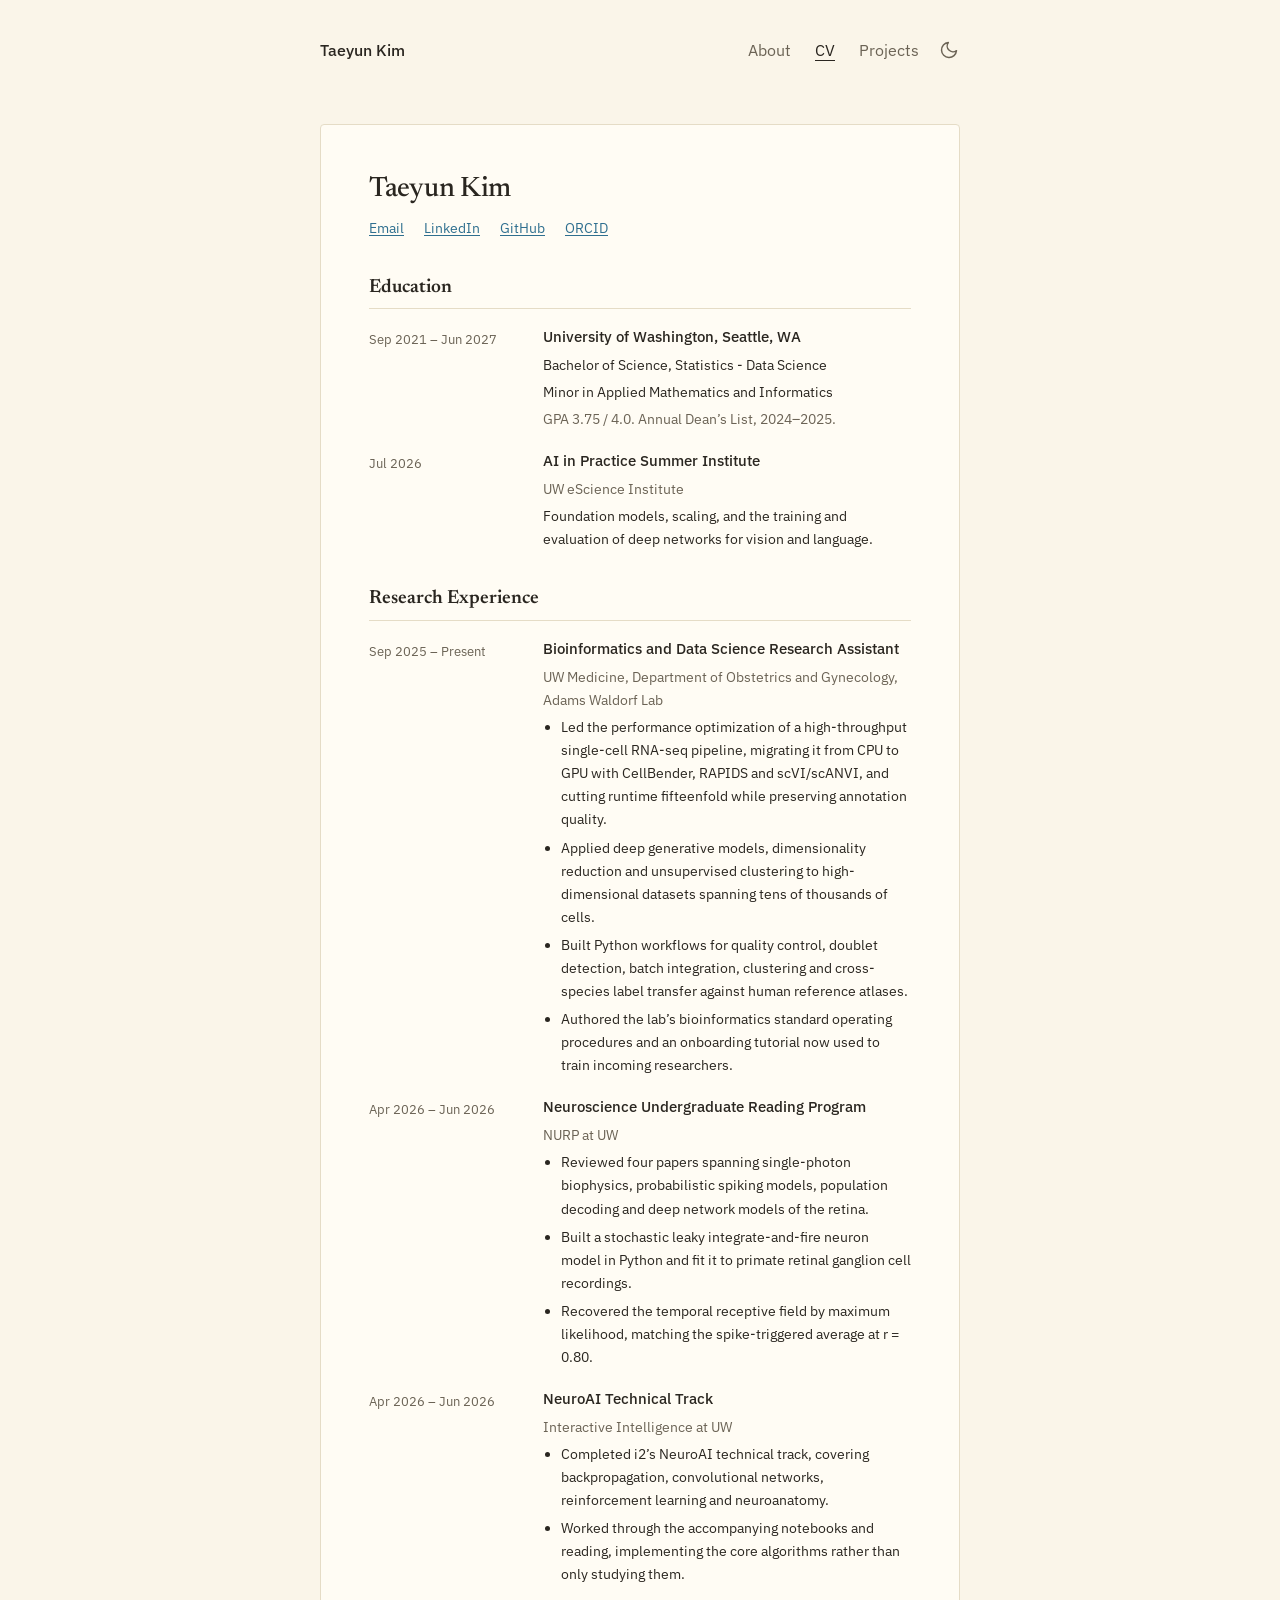
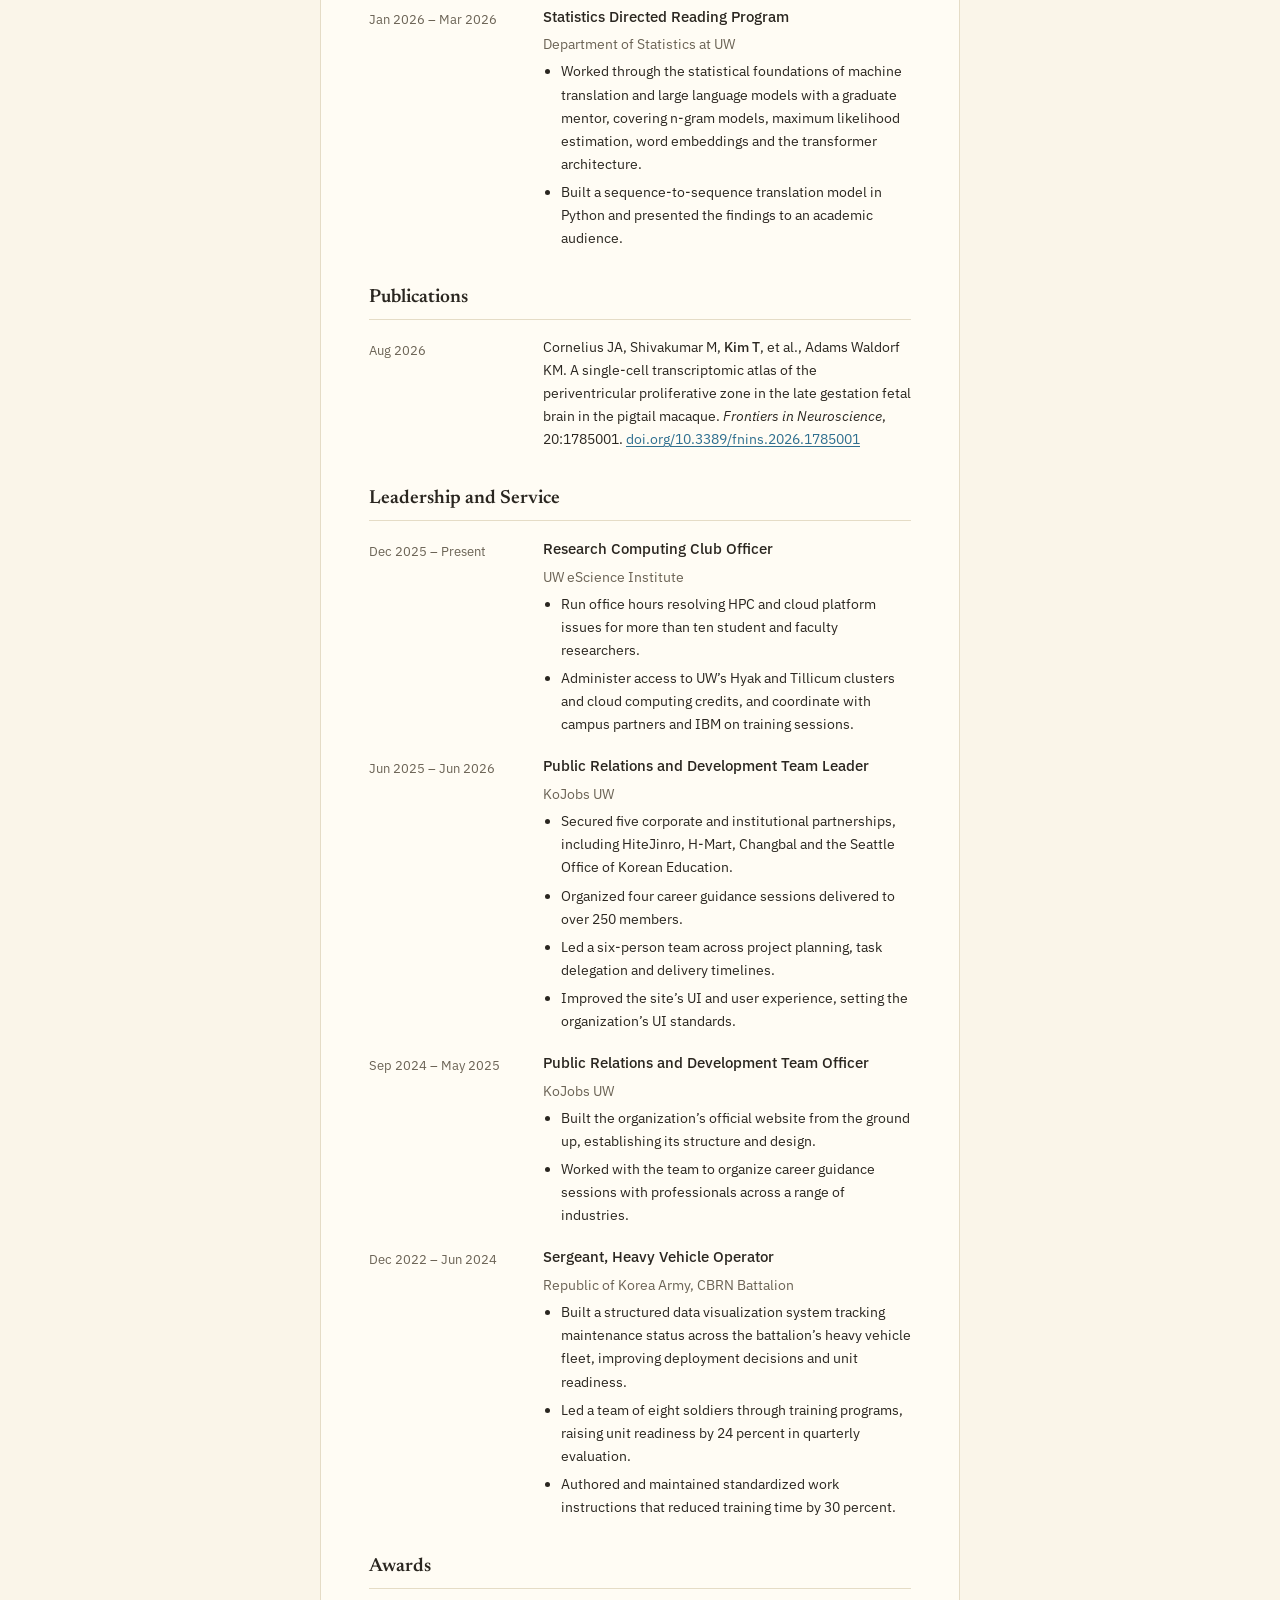
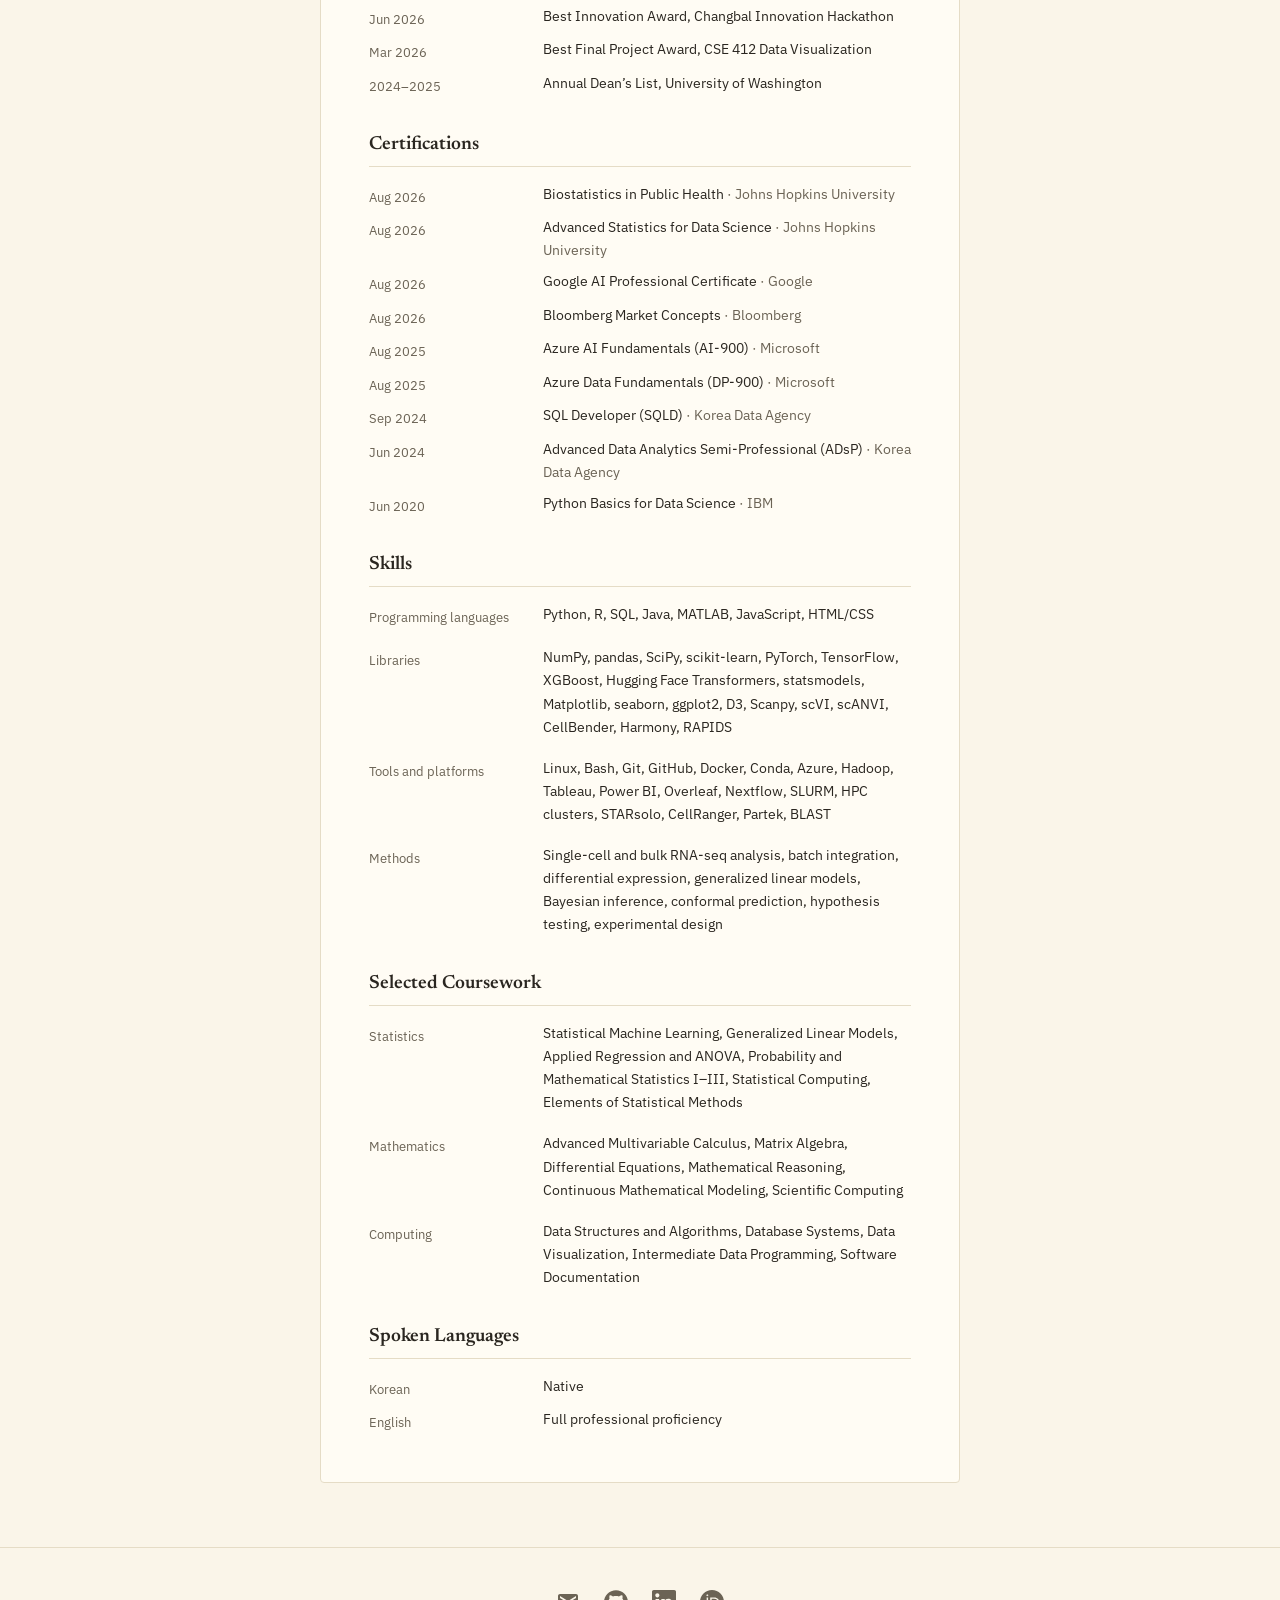
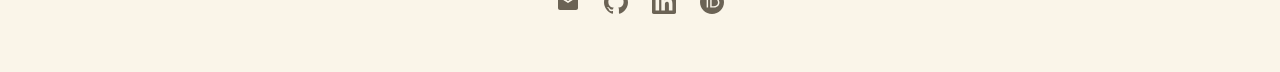
==== commit 22326941: "minor update" ====
--- a/cv.html
+++ b/cv.html
@@ -8,11 +8,16 @@
   <meta property="og:type" content="website">
   <meta property="og:title" content="Taeyun Kim's CV">
   <meta property="og:description" content="Education, research experience, publications and skills of Taeyun Kim, statistics and data science student at the University of Washington.">
+  <meta property="og:url" content="https://taeyunkim.netlify.app/cv.html">
   <meta property="og:site_name" content="Taeyun Kim">
-  <meta name="twitter:card" content="summary">
+  <meta property="og:image" content="https://taeyunkim.netlify.app/assets/og-image.png">
+  <meta property="og:image:width" content="1200">
+  <meta property="og:image:height" content="630">
+  <meta property="og:image:alt" content="Taeyun Kim, statistics and data science at the University of Washington">
+  <meta name="twitter:card" content="summary_large_image">
   <meta name="theme-color" content="#FAF5E9">
   <script src="/theme.js"></script>
-  <link rel="icon" href="/assets/favicon.svg" type="image/svg+xml">
+  <link rel="icon" href="/assets/stencil-light.png" type="image/png" sizes="512x512">
   <link rel="preconnect" href="https://fonts.googleapis.com">
   <link rel="preconnect" href="https://fonts.gstatic.com" crossorigin>
   <link rel="stylesheet" href="https://fonts.googleapis.com/css2?family=IBM+Plex+Mono&family=IBM+Plex+Sans:ital,wght@0,400;0,500;1,400&family=Newsreader:opsz,wght@6..72,400;6..72,500;6..72,600&display=swap">
@@ -64,7 +69,7 @@
           <div class="cv-entry">
             <p class="cv-title">University of Washington, Seattle, WA</p>
             <p>Bachelor of Science, Statistics - Data Science</p>
-            <p>Minor in Applied Mathematics</p>
+            <p>Minor in Applied Mathematics and Informatics</p>
             <p><span class="cv-dim">GPA 3.75 / 4.0. Annual Dean’s List, 2024–2025.</span></p>
           </div>
         </div>
--- a/style.css
+++ b/style.css
@@ -1,15 +1,4 @@
-/* ---------------------------------------------------------------------------
-   taeyunkim.netlify.app
-   Two themes, both driven entirely by the tokens below: the light palette on
-   :root, the dark overrides on [data-theme="dark"]. Nothing outside this block
-   should hard-code a colour, so a theme change never needs edits elsewhere.
-   theme.js sets data-theme before the first paint.
-   --------------------------------------------------------------------------- */
-
 :root {
-  /* Warm paper rather than cool grey. The greys are warmed to match: a cool
-     border or a pure-white card reads as a mistake against cream. The blue
-     accent stays, since blue on cream is the pairing this look is built on. */
   --bg: #FAF5E9;
   --surface: #FFFCF4;
   --surface-high: #F0E8D4;
@@ -21,10 +10,7 @@
   --accent-tint: #E4EEF3;
   --accent-warm: #A6432A;
 
-  /* Markov grid. Warm ramp = what the model has learned; --grid-live = where
-     you are right now: the ring, the marker dot and the recency trail. It is
-     the same red in both themes on purpose, since the cells it sits on stay
-     light in both. Blue is left meaning exactly one thing: interactive. */
+  /* Markov grid. --grid-live marks the current state and the trail. */
   --grid-0: #F1EEE8;
   --grid-1: #E5DDCE;
   --grid-2: #D2C4AC;
@@ -34,6 +20,10 @@
   --grid-edge: #A89372;
   --grid-live: #D93A2B;
 
+  /* Behind the project figures. The same in both themes since the plots are
+     drawn on white. */
+  --figure-paper: #FCFCFA;
+
   --font-serif: "Newsreader", Georgia, "Times New Roman", serif;
   --font-sans: "IBM Plex Sans", system-ui, -apple-system, "Segoe UI", Roboto, sans-serif;
   --font-mono: "IBM Plex Mono", ui-monospace, "SF Mono", Menlo, Consolas, monospace;
@@ -45,8 +35,7 @@
   color-scheme: light;
 }
 
-/* Dark theme. Near-black grounds, and the accent lightened so it keeps its
-   contrast against them: the light-mode blue is far too dark to read here. */
+/* Dark theme */
 [data-theme="dark"] {
   --bg: #14171A;
   --surface: #1B1F23;
@@ -59,8 +48,7 @@
   --accent-tint: #1E2C36;
   --accent-warm: #E39074;
 
-  /* The grid ramp does not invert: cells stay in the light zone so the grid
-     reads as a pale block, and the dark #24282C label works at every level. */
+  /* Grid cells stay light in dark mode so the dark labels stay readable. */
   --grid-0: #EBE9E4;
   --grid-1: #DCD4C4;
   --grid-2: #C8B99C;
@@ -80,7 +68,7 @@
   }
 }
 
-/* Base ------------------------------------------------------------------- */
+/* Base */
 
 *,
 *::before,
@@ -128,8 +116,6 @@
   font-size: 1.25rem;
 }
 
-/* The three section headings are peers and are sized in one place. Setting
-   each of them independently is how they drifted apart. */
 .section-title {
   font-family: var(--font-serif);
   font-size: 1.75rem;
@@ -180,14 +166,11 @@
   color: var(--text-dim);
 }
 
-/* Key terms in prose. Warm on purpose: the blue accent means "link" on this
-   site, and these are not links. Links also carry an underline, which is the
-   cue that keeps the two apart for anyone who does not separate them by hue. */
+/* Highlighted terms. Not blue, since blue means a link here. */
 .term {
   color: var(--accent-warm);
 }
 
-/* One focus treatment for everything that can take focus. */
 :focus-visible {
   outline: 2px solid var(--accent);
   outline-offset: 2px;
@@ -208,7 +191,7 @@
   }
 }
 
-/* Skip link --------------------------------------------------------------- */
+/* Skip link */
 
 .skip {
   position: absolute;
@@ -226,7 +209,7 @@
   top: 16px;
 }
 
-/* Nav --------------------------------------------------------------------- */
+/* Nav */
 
 .nav {
   display: flex;
@@ -243,10 +226,7 @@
   text-decoration: none;
 }
 
-/* The homepage drops the corner link: the h1 right below it already carries the
-   name, and a second link to "/" in the same header earns nothing. With nothing
-   on the left, the row aligns right rather than leaning on .nav-home's auto
-   margin to push it there. */
+/* The homepage has no name link on the left, so push the rest right. */
 .nav-bare {
   justify-content: flex-end;
 }
@@ -255,7 +235,7 @@
   color: var(--text);
 }
 
-/* The checkbox is the no-JavaScript menu switch. Hidden but still focusable. */
+/* Hidden checkbox that opens the mobile menu without JavaScript. */
 .nav-toggle {
   position: absolute;
   width: 1px;
@@ -357,11 +337,9 @@
   }
 }
 
-/* Theme toggle ------------------------------------------------------------ */
-
-/* Hidden by default: without JavaScript the button cannot do anything, and a
-   dead control is worse than no control. theme.js adds .js to <html> before
-   the first paint, so this never flashes in or shifts the layout. */
+/* Theme toggle */
+
+/* Only shown when JavaScript is on. theme.js adds .js to <html>. */
 .theme-toggle {
   display: none;
 }
@@ -384,7 +362,7 @@
   color: var(--text);
 }
 
-/* Each theme shows the icon for the theme it would switch to. */
+/* Show the icon for the theme it switches to. */
 .theme-toggle .icon-sun {
   display: none;
 }
@@ -403,7 +381,7 @@
   }
 }
 
-/* Intro ------------------------------------------------------------------- */
+/* Intro */
 
 .intro {
   display: flex;
@@ -416,8 +394,7 @@
 
 .photo {
   flex-shrink: 0;
-  /* 128 here would be 47% of a 320px column, where the intro stacks and
-     centres, and the photo starts outweighing the name beside it. */
+  /* Smaller on phones so the photo doesn't overpower the name. */
   width: 112px;
   height: 112px;
   border-radius: 50%;
@@ -431,33 +408,19 @@
   line-height: 1.45;
 }
 
-/* Two classes deep so it outranks `.intro-text p`, and both margins are set:
-   adjacent vertical margins collapse to the larger one, so a 12px top alone
-   would lose to whatever the paragraph above declares. Same face and size as
-   the paragraph above it, since it is the same voice rather than a caption. */
+/* Two classes so it beats .intro-text p. */
 .intro-text .intro-line {
   margin-top: 12px;
   margin-bottom: 24px;
 }
 
-/* Intro line reveal ------------------------------------------------------- */
-
-/* The intro paragraph arrives a beat after the page settles, one word at a
-   time. Pure CSS: the site works without JavaScript except the game.
-
-   .reveal sits on the <p> itself, so every word span is a direct child. The
-   two coloured terms carry .term on the word spans rather than a wrapper,
-   which would push them out of reach of the child selector below.
-
-   The words carry no static opacity, so their resting state is fully opaque.
-   Only the animation moves them from transparent to opaque, which means a
-   browser that drops the rule still renders the sentence normally. */
+/* Intro line reveal. The words have no opacity of their own, so the sentence
+   still shows if the animation doesn't run. */
 
 @media (prefers-reduced-motion: no-preference) {
   .reveal > span {
     display: inline-block;
-    /* both holds the transparent first frame through the delay: that pause is
-       the effect. */
+    /* both keeps the words hidden during the delay. */
     animation: word-in 400ms cubic-bezier(0.16, 1, 0.3, 1) both;
     animation-delay: calc(600ms + var(--i) * 50ms);
   }
@@ -509,7 +472,7 @@
   }
 }
 
-/* Game -------------------------------------------------------------------- */
+/* Game */
 
 .game {
   margin-top: var(--section);
@@ -564,17 +527,12 @@
 }
 
 .game-result {
-  /* Holds one line once there is a result, so the grid does not jump between
-     rounds. Both margins are explicit: the inherited 1em bottom margin is
-     larger than the grid's top margin, and adjacent margins collapse to the
-     larger one, so leaving it would quietly win. */
+  /* Reserve a line so the grid doesn't jump between rounds. */
   min-height: 1.65em;
   margin: 16px 0 12px;
 }
 
-/* Before the first round this line has nothing in it, and reserving a full
-   line there leaves a visible hole between the hint and the grid. Collapse it
-   until there is something to say. */
+/* No empty gap before the first round. */
 .game-result:empty {
   min-height: 0;
   margin: 0;
@@ -646,19 +604,7 @@
   }
 }
 
-/* Markov chain grid ------------------------------------------------------- */
-
-/* Nine two-throw states drawn as isometric blocks. Row is the older throw,
-   column the newer one, so the column you are in is always the row you move to.
-
-   Block height encodes how often you have landed in that state, which is the
-   same number the fill ramp carries: the silhouette shows your bias before you
-   read a single label. A single layer has no interior, so unlike a 3x3x3 cube
-   no block can ever hide another one's top face.
-
-   Colours come from the --grid-* tokens. game.js writes fills as var()
-   references, so toggling the theme recolours the whole grid live, mid-game,
-   without a render call. */
+/* Markov chain grid */
 
 .demo-note {
   margin: 12px 0 0;
@@ -671,8 +617,6 @@
   display: block;
   width: 100%;
   max-width: 320px;
-  /* Matches the 12px below the grid, so it sits evenly between the result line
-     and the stats rather than floating. */
   margin: 12px auto 0;
 }
 
@@ -682,9 +626,8 @@
   stroke-linejoin: round;
 }
 
-/* Visited recently, but not where the marker is now. Only the top face is
-   outlined: stroking all three would put three times the red on screen that
-   the flat grid used to, and it would compete with the current state. */
+/* Recently visited. Only the top face is outlined so it doesn't compete with
+   the current state. */
 .chain-block.is-trail .face-top {
   stroke: var(--grid-live);
   stroke-opacity: 0.4;
@@ -712,7 +655,6 @@
   stroke-linejoin: round;
 }
 
-/* The arrowhead is part of the edge, so it follows the edge colour. */
 #chain-arrow path {
   fill: var(--grid-edge);
 }
@@ -721,10 +663,7 @@
   fill: var(--grid-live);
 }
 
-/* Motion is opt-out: with reduced motion the grid still updates, instantly.
-   `d` is animatable in current browsers and is what makes a block grow rather
-   than jump when it crosses a band; where it is not supported the height
-   simply snaps while the fill still fades. */
+/* Animating d makes blocks grow smoothly. Browsers that can't just snap. */
 @media (prefers-reduced-motion: no-preference) {
   .face {
     transition: fill 400ms ease, d 400ms ease, stroke 200ms ease,
@@ -740,7 +679,7 @@
   }
 }
 
-/* Now --------------------------------------------------------------------- */
+/* Now */
 
 .now {
   margin-top: var(--section);
@@ -766,13 +705,10 @@
   margin-bottom: 8px;
 }
 
-/* Latent space ------------------------------------------------------------ */
-
-/* Revealed by the `js` class theme.js puts on <html> synchronously in <head>,
-   not by cloud.js afterwards. Deferred JS reveals it after first paint, and
-   with this section sitting second the reveal shoved three sections and the
-   footer down: 0.6 of layout shift. This way the space is reserved from the
-   first render, and without JavaScript the section still never appears. */
+/* Latent space */
+
+/* Shown by the .js class, which theme.js sets before the first paint, so the
+   page doesn't jump when the section appears. */
 .latent {
   display: none;
   margin-top: var(--section);
@@ -786,16 +722,13 @@
   display: block;
 }
 
-/* Must come after the .latent rule above: a media query adds no specificity,
-   so declared earlier it would simply lose to the 24px base. */
 @media (min-width: 640px) {
   .latent {
     padding: 32px;
   }
 }
 
-/* Holds the SVG's shape before it paints, so a tooltip appearing or a label
-   changing never reflows the page. The panel itself is now .latent. */
+/* Reserves the SVG's space before it draws. */
 .latent-canvas {
   margin-top: 12px;
   aspect-ratio: 560 / 364;
@@ -807,9 +740,7 @@
   height: 100%;
   cursor: grab;
   font-family: var(--font-sans);
-  /* pan-y rather than none: this block fills most of a phone screen, and with
-     none a vertical swipe over it rotates the cloud instead of scrolling, so a
-     visitor gets stuck. Vertical rotation on touch is the right thing to lose. */
+  /* pan-y so a vertical swipe still scrolls the page on phones. */
   touch-action: pan-y;
 }
 
@@ -850,14 +781,13 @@
   }
 }
 
-/* Labels cross-fade; with motion reduced they appear and disappear at once. */
 @media (prefers-reduced-motion: no-preference) {
   .cloud-label {
     transition: opacity 250ms ease;
   }
 }
 
-/* Footer ------------------------------------------------------------------ */
+/* Footer */
 
 .footer {
   margin-top: var(--section);
@@ -876,7 +806,7 @@
   margin: 0;
 }
 
-/* Icon-only links: 44px box so the tap target is bigger than the 20px glyph. */
+/* 44px tap target around the icon. */
 .footer .links a {
   display: flex;
   align-items: center;
@@ -892,7 +822,7 @@
   color: var(--accent);
 }
 
-/* Page title (cv, projects) ---------------------------------------------- */
+/* Page title (cv, projects) */
 
 .page-title {
   margin-top: 24px;
@@ -904,11 +834,7 @@
   }
 }
 
-/* CV ---------------------------------------------------------------------- */
-
-/* Every colour here is a token, so the page follows the theme without a second
-   palette. The panel sits on --surface in both themes: in dark it reads as a
-   lifted document rather than flipping to a white sheet. */
+/* CV */
 
 .cv-download {
   margin-top: 16px;
@@ -930,8 +856,6 @@
   line-height: 1.2;
 }
 
-/* Fixed whitespace between the links rather than punctuation, and it wraps
-   rather than overflowing on a narrow screen. */
 .cv-contact {
   display: flex;
   flex-wrap: wrap;
@@ -955,8 +879,7 @@
   border-bottom: 1px solid var(--border);
 }
 
-/* One grid for every section body. Single column first, so on a narrow screen
-   the date sits above its entry. */
+/* Date above the entry on phones, beside it on wider screens. */
 .cv-row {
   display: grid;
   grid-template-columns: 1fr;
@@ -964,9 +887,7 @@
   margin-bottom: 18px;
 }
 
-/* Sections where every row is one short line do not need the breathing room a
-   multi-line entry does. Declared before the :last-child reset below, which has
-   equal specificity and would otherwise stop winning for the final row. */
+/* Has to come before .cv-row:last-child so that rule still wins. */
 .cv-section-compact .cv-row {
   margin-bottom: 8px;
 }
@@ -994,8 +915,7 @@
   margin-bottom: 0;
 }
 
-/* Two classes deep on purpose: `.cv-entry p` would otherwise outrank a bare
-   class selector and these would never take effect. */
+/* Two classes so these beat .cv-entry p. */
 .cv-entry .cv-title {
   font-size: 15px;
   font-weight: 500;
@@ -1013,7 +933,7 @@
   font-weight: 500;
 }
 
-/* A DOI has no spaces to break at, so it has to be allowed to break anywhere. */
+/* Let long DOIs break anywhere. */
 .cv-doi {
   overflow-wrap: anywhere;
 }
@@ -1044,7 +964,7 @@
   }
 }
 
-/* Projects ---------------------------------------------------------------- */
+/* Projects */
 
 .projects {
   margin-top: 16px;
@@ -1055,41 +975,124 @@
   border-top: 1px solid var(--border);
 }
 
+/* Figure above the text on phones, side by side on wider screens. */
+.project-main {
+  display: flex;
+  flex-direction: column;
+  gap: 16px;
+  margin-top: 10px;
+}
+
 .project:first-child {
   padding-top: 24px;
   border-top: 0;
 }
 
-.project h2 {
-  font-size: 1.25rem;
-}
-
-.project h2 + p {
-  margin-top: 8px;
-}
-
-.project-tools {
-  font-size: 0.9375rem;
+/* Project without a figure. */
+.project-wide .project-main {
+  display: block;
+}
+
+.project-figure a {
+  display: block;
+  padding: 10px;
+  background: var(--figure-paper);
+  border: 1px solid var(--border);
+  border-radius: 4px;
+}
+
+.project-figure img {
+  display: block;
+  width: 100%;
+  height: auto;
+}
+
+.project-body {
+  flex: 1 1 auto;
+  min-width: 0;
+}
+
+.project-head {
+  display: flex;
+  flex-wrap: wrap;
+  align-items: baseline;
+  justify-content: space-between;
+  gap: 2px 16px;
+}
+
+.project-head h2 {
+  min-width: 0;
+  font-size: 16px;
+  font-weight: 500;
+  line-height: 1.35;
+}
+
+.project-year {
+  margin: 0;
+  font-size: 13.5px;
+  color: var(--text-dim);
+}
+
+.project-body p {
+  margin: 8px 0 0;
+  font-size: 14px;
+  line-height: 1.65;
+}
+
+/* So the text lines up with the top of the figure. */
+.project-body p:first-child {
+  margin-top: 0;
+}
+
+/* Two classes so it beats .project-body p. */
+.project-body .project-tools {
+  font-size: 13.5px;
   color: var(--text-dim);
 }
 
 .project-links {
   display: flex;
   flex-wrap: wrap;
-  gap: 8px 24px;
-  margin: 8px 0 0;
+  gap: 4px 20px;
+  margin: 10px 0 0;
   padding: 0;
+  font-size: 13.5px;
   list-style: none;
 }
 
-/* Print ------------------------------------------------------------------- */
+@media (min-width: 640px) {
+  .project-main {
+    flex-direction: row;
+    gap: 24px;
+  }
+
+  .project:nth-child(even) .project-main {
+    flex-direction: row-reverse;
+  }
+
+  .project-figure {
+    flex: 0 0 320px;
+  }
+
+  /* Keep the year on the first line and let long titles wrap instead. */
+  .project-head {
+    flex-wrap: nowrap;
+  }
+
+  .project-year {
+    flex: 0 0 auto;
+    white-space: nowrap;
+  }
+}
+
+/* Print */
 
 @media print {
   @page {
     margin: 2cm;
   }
 
-  /* Paper is white whichever theme is on screen, so force the light tokens. */
+  /* Always print with the light colors. */
   :root,
   [data-theme="dark"] {
     --bg: #FFFFFF;
@@ -1141,8 +1144,7 @@
     border-radius: 0;
   }
 
-  /* page-break-inside for older print engines, break-inside for current ones,
-     so a bullet list never splits across a page. */
+  /* page-break-inside is for older browsers. */
   .cv-row,
   .project {
     page-break-inside: avoid;
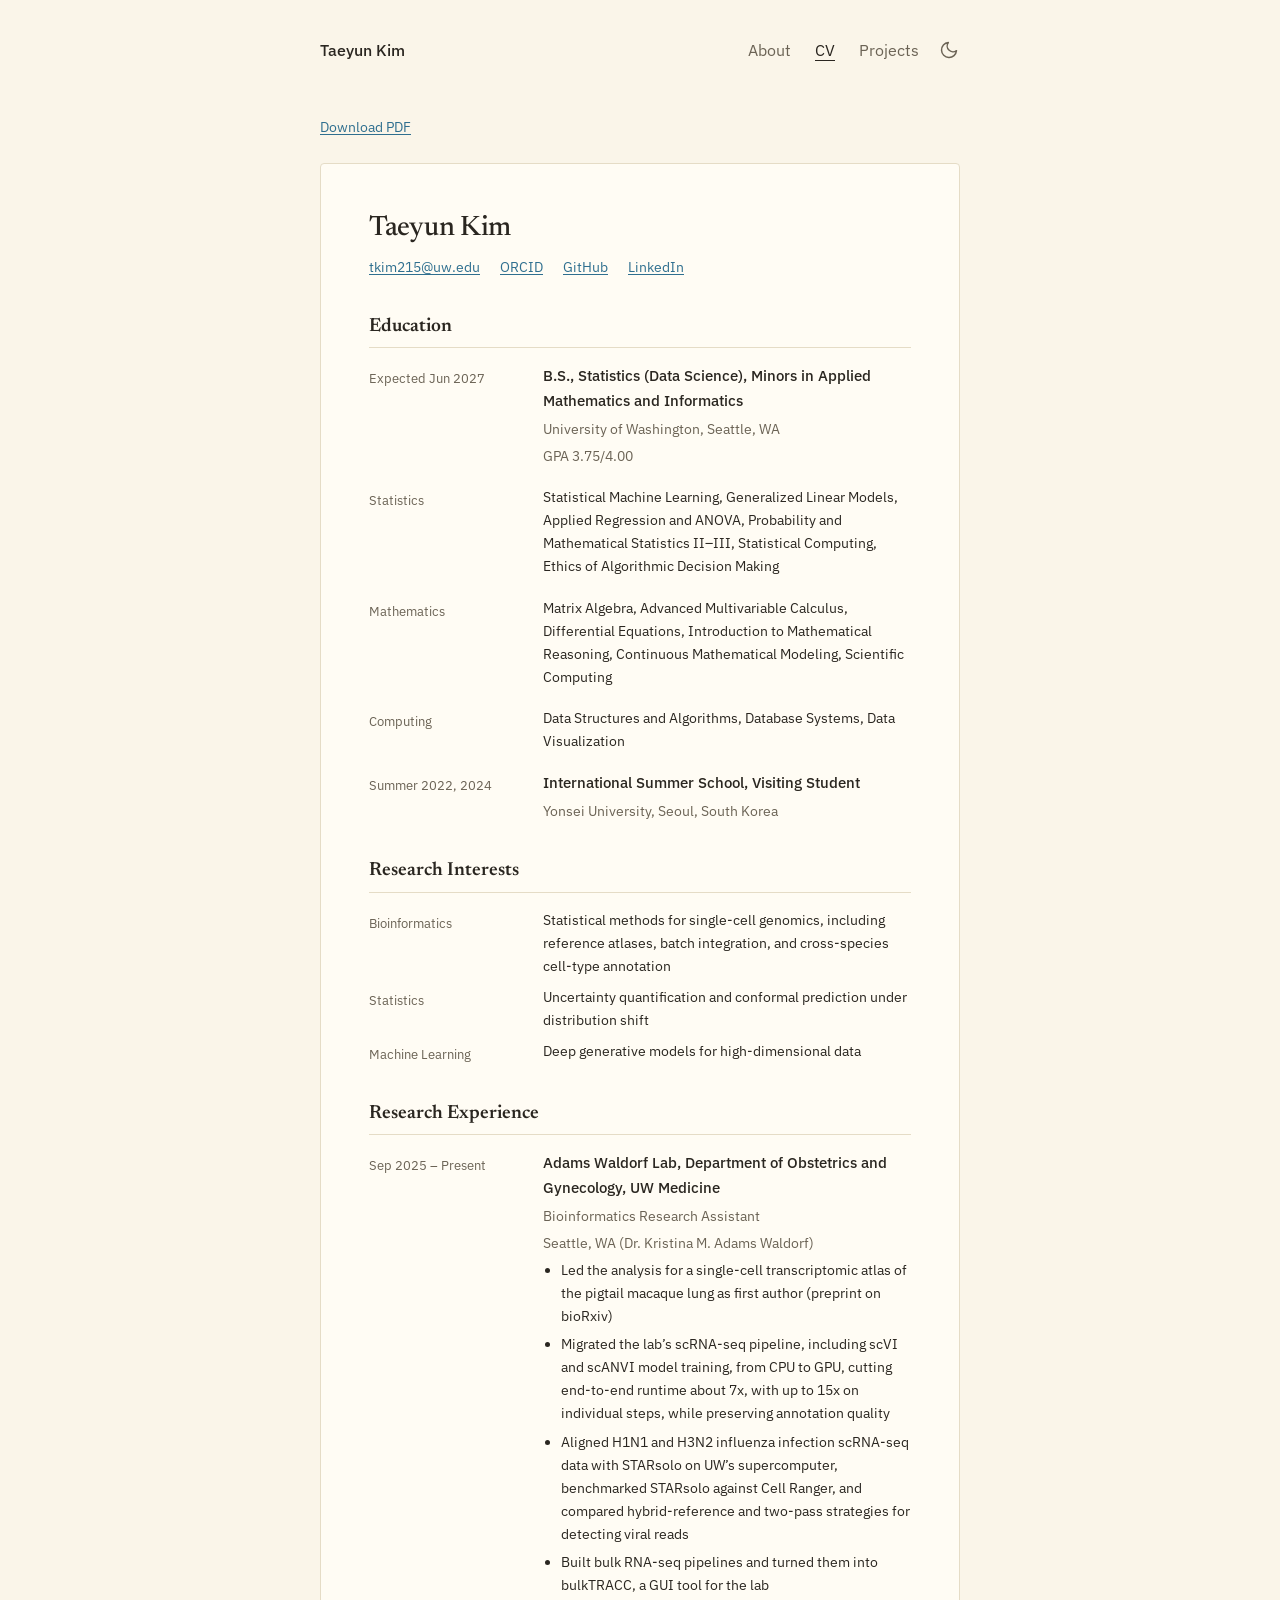
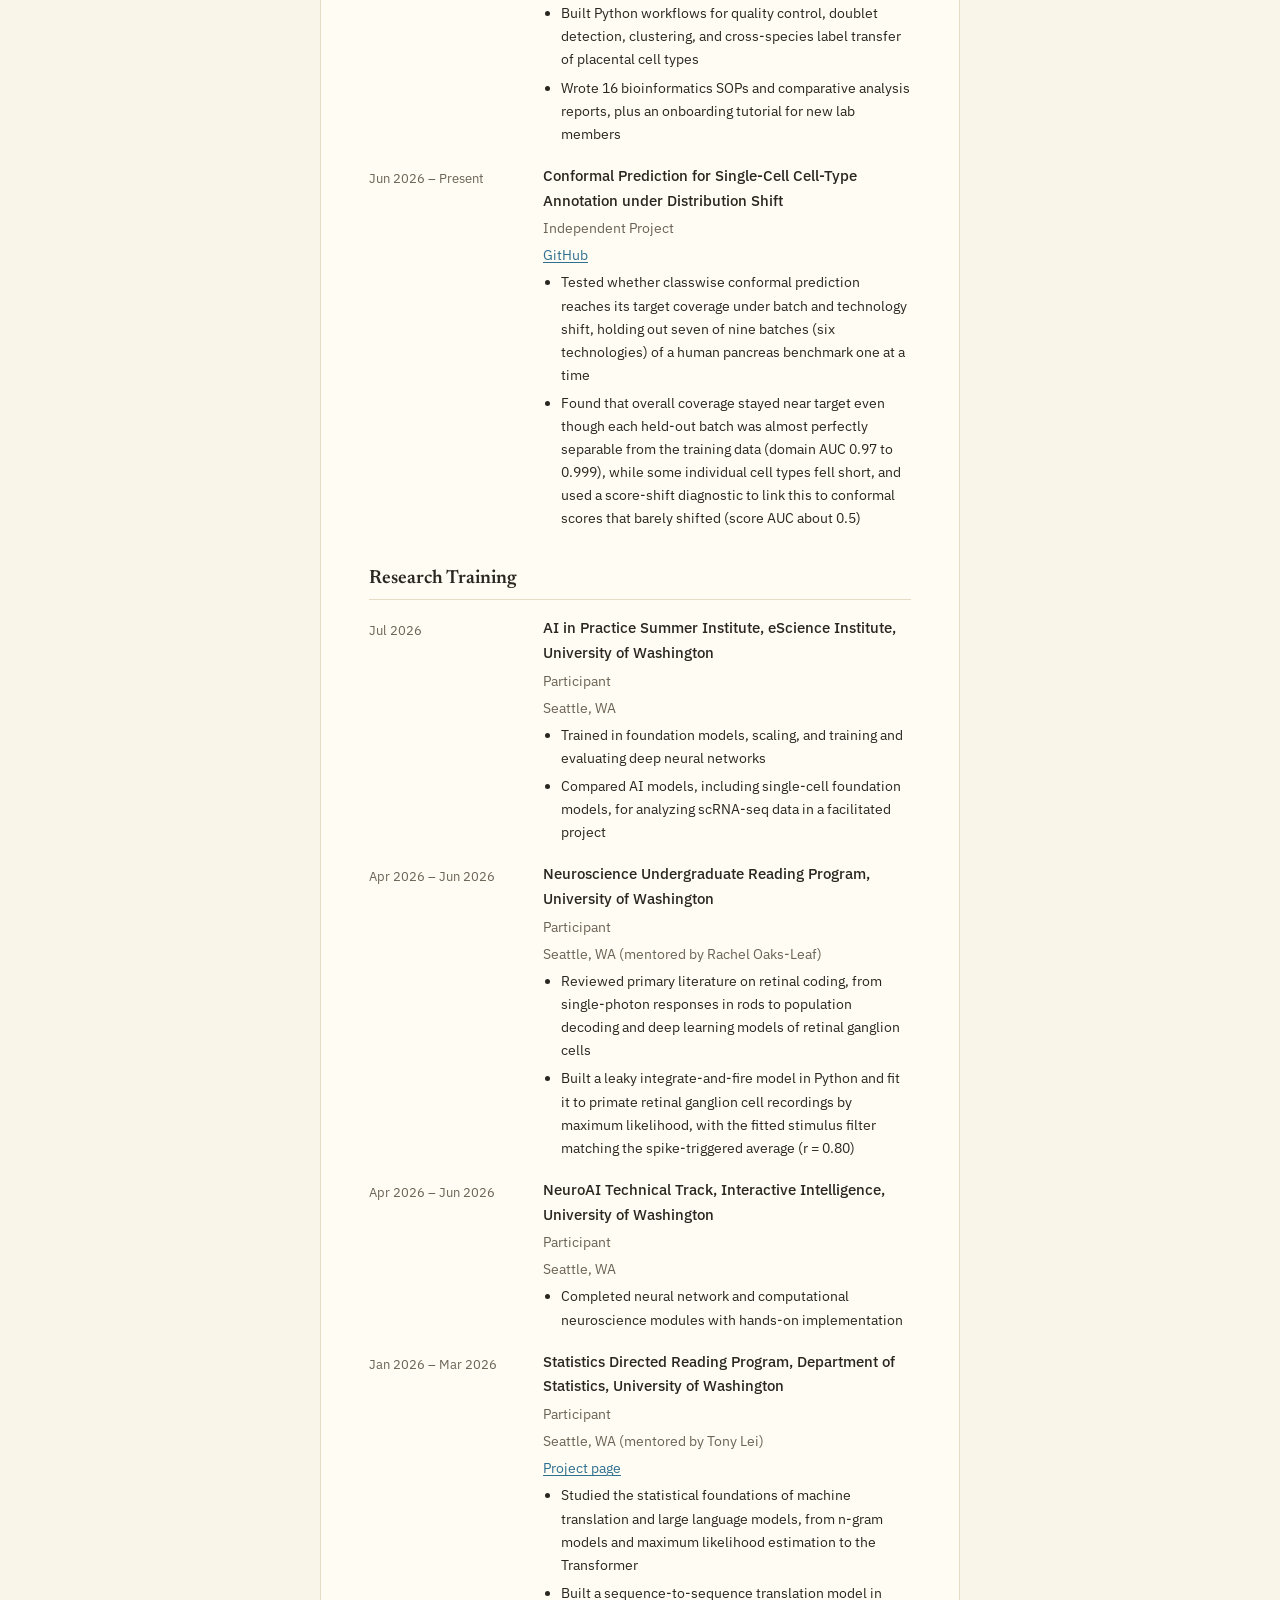
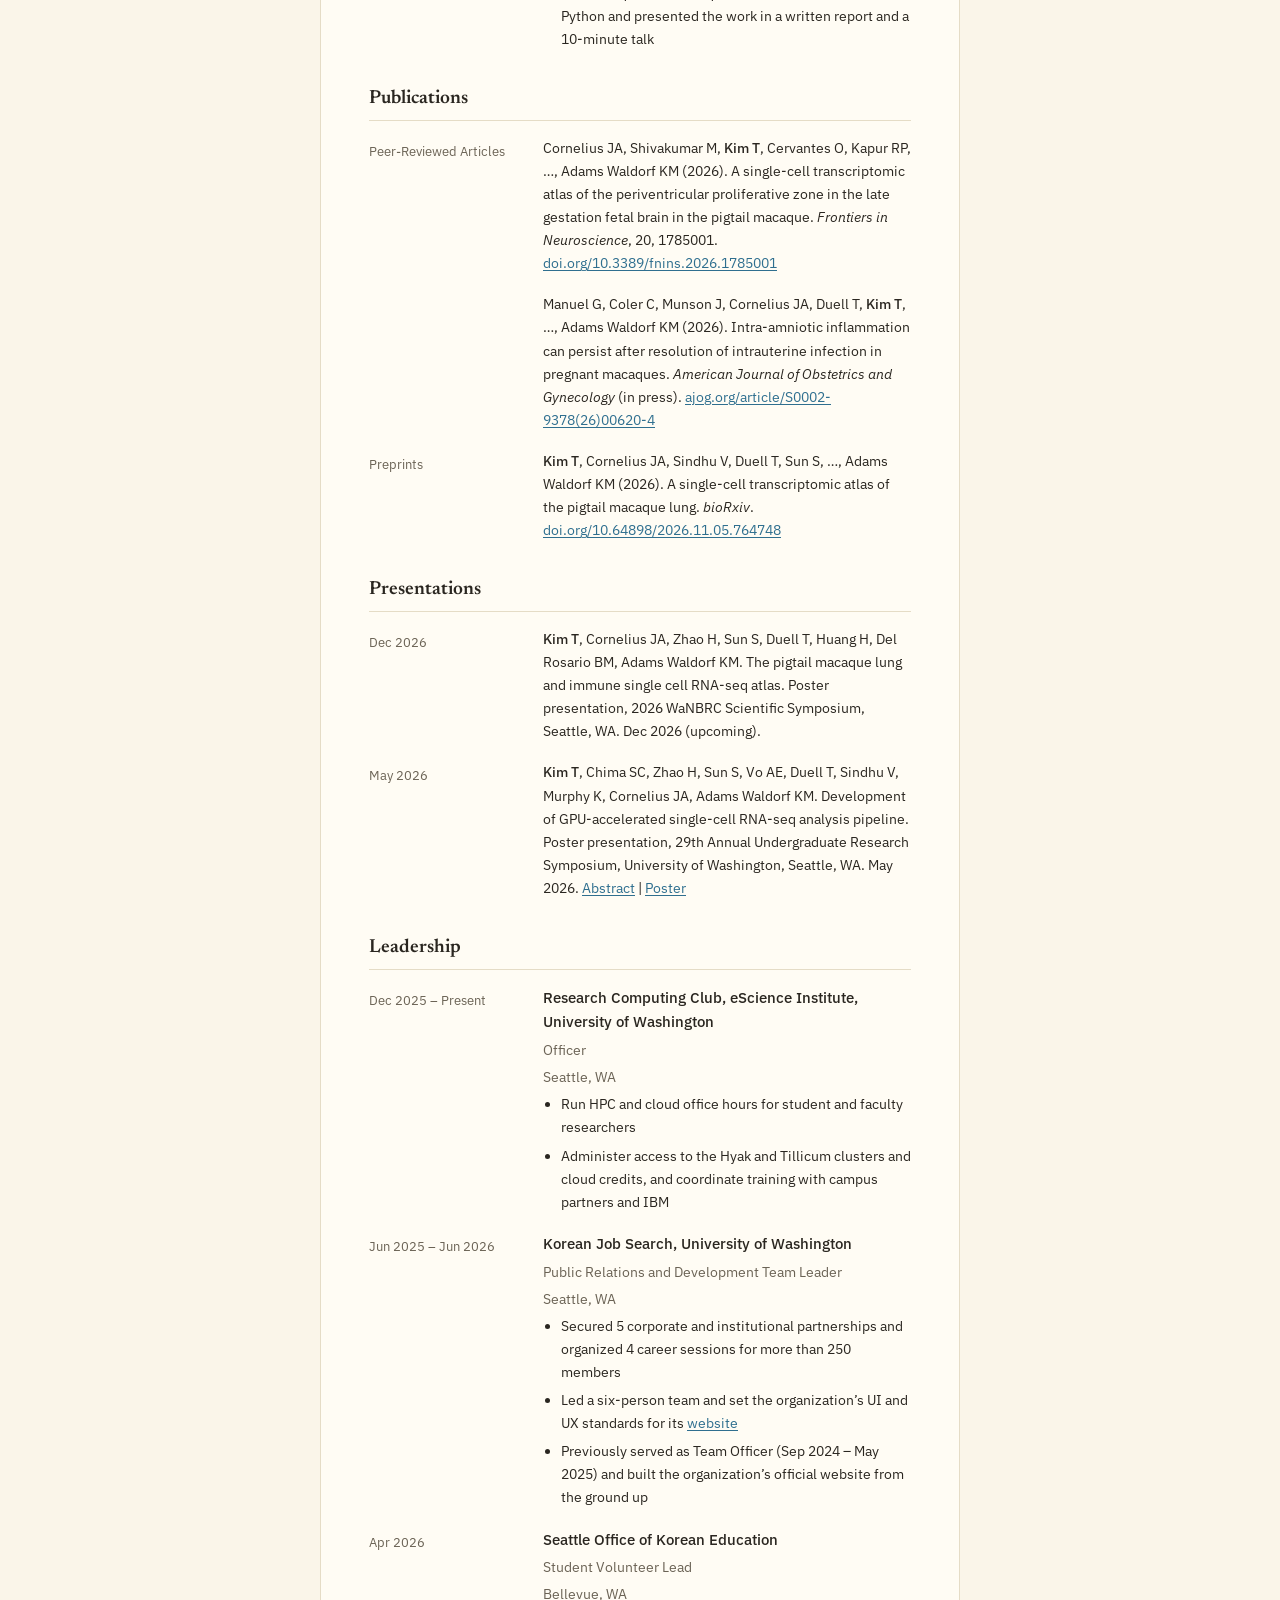
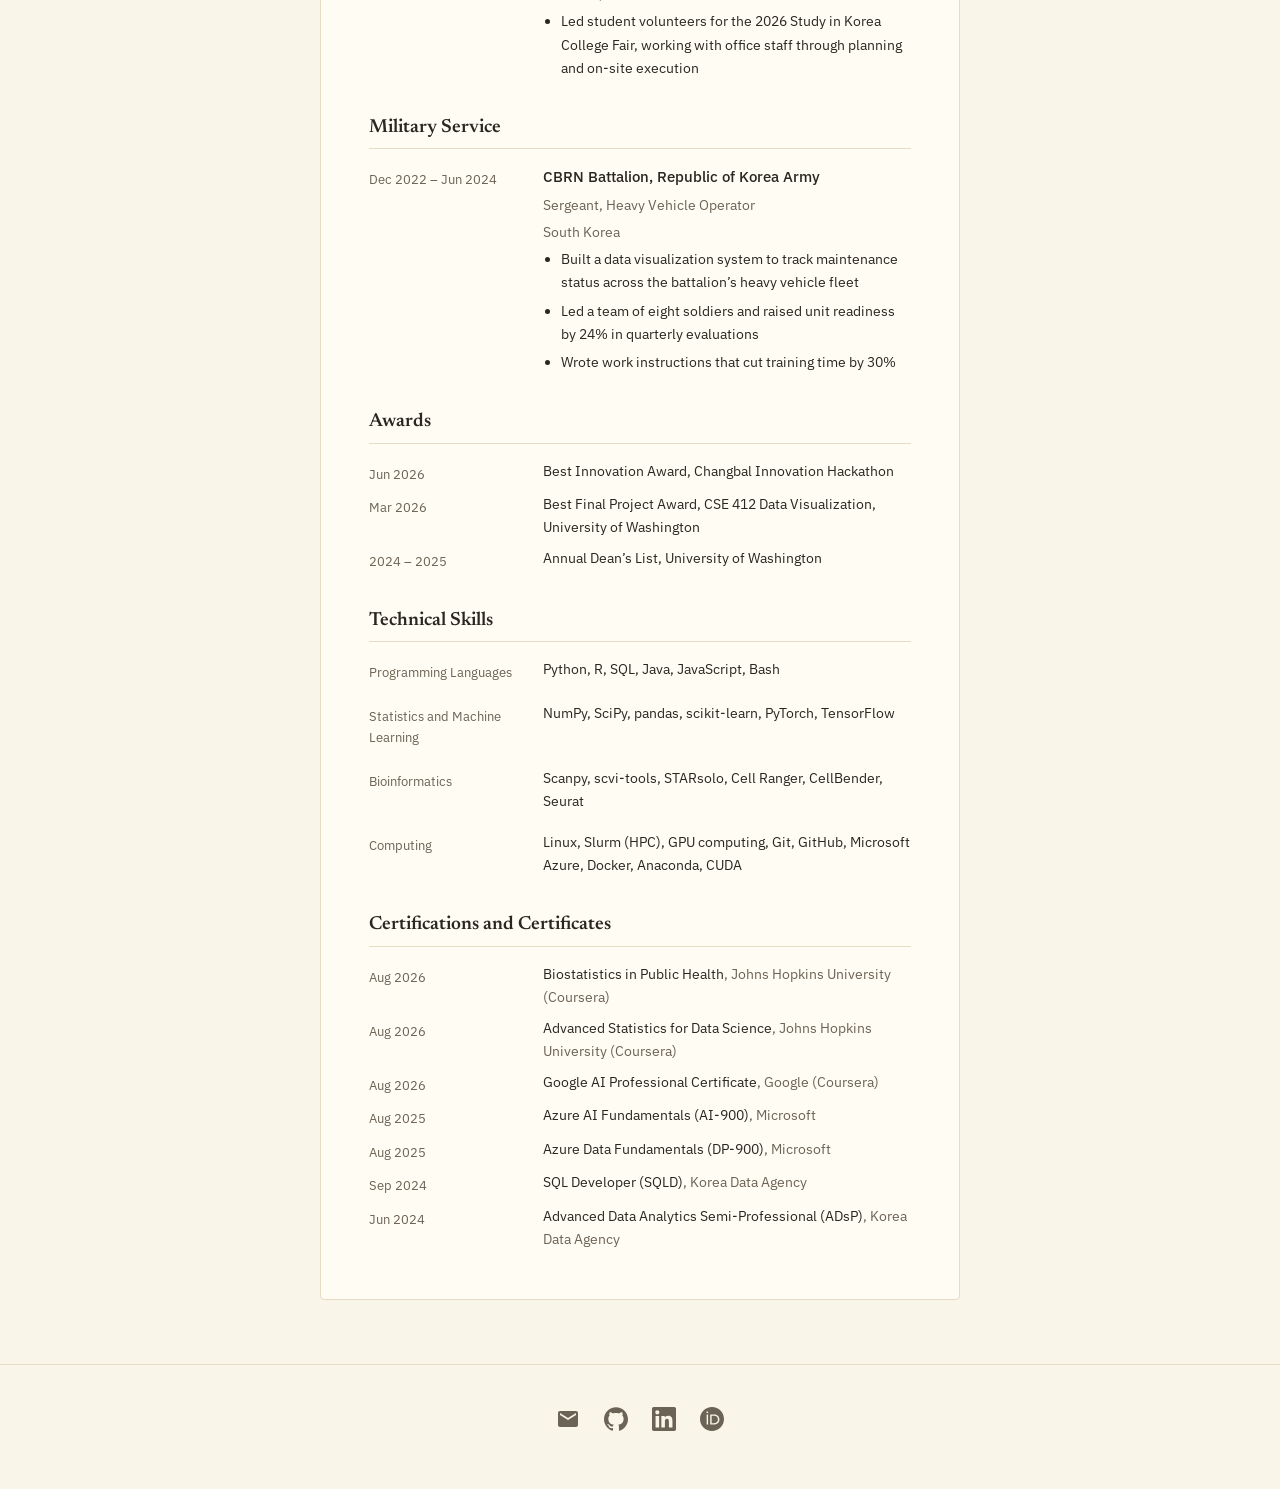
==== commit 3687931c: "CV update" ====
--- a/cv.html
+++ b/cv.html
@@ -48,37 +48,74 @@
 
   <main id="main" class="wrap">
 
-    <!-- Uncomment once assets/resume.pdf exists. -->
-    <!-- <p class="cv-download"><a href="/assets/resume.pdf" download>Download as PDF</a></p> -->
+    <p class="cv-download"><a href="/TaeyunKim_CV.pdf" download>Download PDF</a></p>
 
     <article class="cv-panel">
       <header class="cv-header">
         <h1>Taeyun Kim</h1>
         <p class="cv-contact">
-          <a href="mailto:taeyun.kim03@outlook.com">Email</a>
+          <a href="mailto:tkim215@uw.edu">tkim215@uw.edu</a>
+          <a href="https://orcid.org/0009-0009-3051-6597" target="_blank" rel="noopener">ORCID</a>
+          <a href="https://github.com/taeyunkim03" target="_blank" rel="noopener">GitHub</a>
           <a href="https://www.linkedin.com/in/taeyun-kim" target="_blank" rel="noopener">LinkedIn</a>
-          <a href="https://github.com/taeyunkim03" target="_blank" rel="noopener">GitHub</a>
-          <a href="https://orcid.org/0009-0009-3051-6597" target="_blank" rel="noopener">ORCID</a>
         </p>
       </header>
 
       <section class="cv-section" aria-labelledby="cv-education">
         <h2 id="cv-education">Education</h2>
         <div class="cv-row">
-          <p class="cv-date">Sep 2021 – Jun 2027</p>
-          <div class="cv-entry">
-            <p class="cv-title">University of Washington, Seattle, WA</p>
-            <p>Bachelor of Science, Statistics - Data Science</p>
-            <p>Minor in Applied Mathematics and Informatics</p>
-            <p><span class="cv-dim">GPA 3.75 / 4.0. Annual Dean’s List, 2024–2025.</span></p>
-          </div>
-        </div>
-        <div class="cv-row">
-          <p class="cv-date">Jul 2026</p>
-          <div class="cv-entry">
-            <p class="cv-title">AI in Practice Summer Institute</p>
-            <p class="cv-org">UW eScience Institute</p>
-            <p>Foundation models, scaling, and the training and evaluation of deep networks for vision and language.</p>
+          <p class="cv-date">Expected Jun 2027</p>
+          <div class="cv-entry">
+            <p class="cv-title">B.S., Statistics (Data Science), Minors in Applied Mathematics and Informatics</p>
+            <p class="cv-org">University of Washington, Seattle, WA</p>
+            <p><span class="cv-dim">GPA 3.75/4.00</span></p>
+          </div>
+        </div>
+        <div class="cv-row">
+          <p class="cv-date">Statistics</p>
+          <div class="cv-entry">
+            <p>Statistical Machine Learning, Generalized Linear Models, Applied Regression and ANOVA, Probability and Mathematical Statistics II–III, Statistical Computing, Ethics of Algorithmic Decision Making</p>
+          </div>
+        </div>
+        <div class="cv-row">
+          <p class="cv-date">Mathematics</p>
+          <div class="cv-entry">
+            <p>Matrix Algebra, Advanced Multivariable Calculus, Differential Equations, Introduction to Mathematical Reasoning, Continuous Mathematical Modeling, Scientific Computing</p>
+          </div>
+        </div>
+        <div class="cv-row">
+          <p class="cv-date">Computing</p>
+          <div class="cv-entry">
+            <p>Data Structures and Algorithms, Database Systems, Data Visualization</p>
+          </div>
+        </div>
+        <div class="cv-row">
+          <p class="cv-date">Summer 2022, 2024</p>
+          <div class="cv-entry">
+            <p class="cv-title">International Summer School, Visiting Student</p>
+            <p class="cv-org">Yonsei University, Seoul, South Korea</p>
+          </div>
+        </div>
+      </section>
+
+      <section class="cv-section cv-section-compact" aria-labelledby="cv-interests">
+        <h2 id="cv-interests">Research Interests</h2>
+        <div class="cv-row">
+          <p class="cv-date">Bioinformatics</p>
+          <div class="cv-entry">
+            <p>Statistical methods for single-cell genomics, including reference atlases, batch integration, and cross-species cell-type annotation</p>
+          </div>
+        </div>
+        <div class="cv-row">
+          <p class="cv-date">Statistics</p>
+          <div class="cv-entry">
+            <p>Uncertainty quantification and conformal prediction under distribution shift</p>
+          </div>
+        </div>
+        <div class="cv-row">
+          <p class="cv-date">Machine Learning</p>
+          <div class="cv-entry">
+            <p>Deep generative models for high-dimensional data</p>
           </div>
         </div>
       </section>
@@ -88,47 +125,80 @@
         <div class="cv-row">
           <p class="cv-date">Sep 2025 – Present</p>
           <div class="cv-entry">
-            <p class="cv-title">Bioinformatics and Data Science Research Assistant</p>
-            <p class="cv-org">UW Medicine, Department of Obstetrics and Gynecology, Adams Waldorf Lab</p>
-            <ul>
-              <li>Led the performance optimization of a high-throughput single-cell RNA-seq pipeline, migrating it from CPU to GPU with CellBender, RAPIDS and scVI/scANVI, and cutting runtime fifteenfold while preserving annotation quality.</li>
-              <li>Applied deep generative models, dimensionality reduction and unsupervised clustering to high-dimensional datasets spanning tens of thousands of cells.</li>
-              <li>Built Python workflows for quality control, doublet detection, batch integration, clustering and cross-species label transfer against human reference atlases.</li>
-              <li>Authored the lab’s bioinformatics standard operating procedures and an onboarding tutorial now used to train incoming researchers.</li>
+            <p class="cv-title">Adams Waldorf Lab, Department of Obstetrics and Gynecology, UW Medicine</p>
+            <p class="cv-org">Bioinformatics Research Assistant</p>
+            <p class="cv-org">Seattle, WA (Dr. Kristina M. Adams Waldorf)</p>
+            <ul>
+              <li>Led the analysis for a single-cell transcriptomic atlas of the pigtail macaque lung as first author (preprint on bioRxiv)</li>
+              <li>Migrated the lab’s scRNA-seq pipeline, including scVI and scANVI model training, from CPU to GPU, cutting end-to-end runtime about 7x, with up to 15x on individual steps, while preserving annotation quality</li>
+              <li>Aligned H1N1 and H3N2 influenza infection scRNA-seq data with STARsolo on UW’s supercomputer, benchmarked STARsolo against Cell Ranger, and compared hybrid-reference and two-pass strategies for detecting viral reads</li>
+              <li>Built bulk RNA-seq pipelines and turned them into bulkTRACC, a GUI tool for the lab</li>
+              <li>Built Python workflows for quality control, doublet detection, clustering, and cross-species label transfer of placental cell types</li>
+              <li>Wrote 16 bioinformatics SOPs and comparative analysis reports, plus an onboarding tutorial for new lab members</li>
+            </ul>
+          </div>
+        </div>
+        <div class="cv-row">
+          <p class="cv-date">Jun 2026 – Present</p>
+          <div class="cv-entry">
+            <p class="cv-title">Conformal Prediction for Single-Cell Cell-Type Annotation under Distribution Shift</p>
+            <p class="cv-org">Independent Project</p>
+            <p><a href="https://github.com/taeyunkim03/Classwise-Conformal-Batch-Shift">GitHub</a></p>
+            <ul>
+              <li>Tested whether classwise conformal prediction reaches its target coverage under batch and technology shift, holding out seven of nine batches (six technologies) of a human pancreas benchmark one at a time</li>
+              <li>Found that overall coverage stayed near target even though each held-out batch was almost perfectly separable from the training data (domain AUC 0.97 to 0.999), while some individual cell types fell short, and used a score-shift diagnostic to link this to conformal scores that barely shifted (score AUC about 0.5)</li>
+            </ul>
+          </div>
+        </div>
+      </section>
+
+      <section class="cv-section" aria-labelledby="cv-training">
+        <h2 id="cv-training">Research Training</h2>
+        <div class="cv-row">
+          <p class="cv-date">Jul 2026</p>
+          <div class="cv-entry">
+            <p class="cv-title">AI in Practice Summer Institute, eScience Institute, University of Washington</p>
+            <p class="cv-org">Participant</p>
+            <p class="cv-org">Seattle, WA</p>
+            <ul>
+              <li>Trained in foundation models, scaling, and training and evaluating deep neural networks</li>
+              <li>Compared AI models, including single-cell foundation models, for analyzing scRNA-seq data in a facilitated project</li>
             </ul>
           </div>
         </div>
         <div class="cv-row">
           <p class="cv-date">Apr 2026 – Jun 2026</p>
           <div class="cv-entry">
-            <p class="cv-title">Neuroscience Undergraduate Reading Program</p>
-            <p class="cv-org">NURP at UW</p>
-            <ul>
-              <li>Reviewed four papers spanning single-photon biophysics, probabilistic spiking models, population decoding and deep network models of the retina.</li>
-              <li>Built a stochastic leaky integrate-and-fire neuron model in Python and fit it to primate retinal ganglion cell recordings.</li>
-              <li>Recovered the temporal receptive field by maximum likelihood, matching the spike-triggered average at r = 0.80.</li>
+            <p class="cv-title">Neuroscience Undergraduate Reading Program, University of Washington</p>
+            <p class="cv-org">Participant</p>
+            <p class="cv-org">Seattle, WA (mentored by Rachel Oaks-Leaf)</p>
+            <ul>
+              <li>Reviewed primary literature on retinal coding, from single-photon responses in rods to population decoding and deep learning models of retinal ganglion cells</li>
+              <li>Built a leaky integrate-and-fire model in Python and fit it to primate retinal ganglion cell recordings by maximum likelihood, with the fitted stimulus filter matching the spike-triggered average (r = 0.80)</li>
             </ul>
           </div>
         </div>
         <div class="cv-row">
           <p class="cv-date">Apr 2026 – Jun 2026</p>
           <div class="cv-entry">
-            <p class="cv-title">NeuroAI Technical Track</p>
-            <p class="cv-org">Interactive Intelligence at UW</p>
-            <ul>
-              <li>Completed i2’s NeuroAI technical track, covering backpropagation, convolutional networks, reinforcement learning and neuroanatomy.</li>
-              <li>Worked through the accompanying notebooks and reading, implementing the core algorithms rather than only studying them.</li>
+            <p class="cv-title">NeuroAI Technical Track, Interactive Intelligence, University of Washington</p>
+            <p class="cv-org">Participant</p>
+            <p class="cv-org">Seattle, WA</p>
+            <ul>
+              <li>Completed neural network and computational neuroscience modules with hands-on implementation</li>
             </ul>
           </div>
         </div>
         <div class="cv-row">
           <p class="cv-date">Jan 2026 – Mar 2026</p>
           <div class="cv-entry">
-            <p class="cv-title">Statistics Directed Reading Program</p>
-            <p class="cv-org">Department of Statistics at UW</p>
-            <ul>
-              <li>Worked through the statistical foundations of machine translation and large language models with a graduate mentor, covering n-gram models, maximum likelihood estimation, word embeddings and the transformer architecture.</li>
-              <li>Built a sequence-to-sequence translation model in Python and presented the findings to an academic audience.</li>
+            <p class="cv-title">Statistics Directed Reading Program, Department of Statistics, University of Washington</p>
+            <p class="cv-org">Participant</p>
+            <p class="cv-org">Seattle, WA (mentored by Tony Lei)</p>
+            <p><a href="https://spa-drp.github.io/past-projects/2026-winter/">Project page</a></p>
+            <ul>
+              <li>Studied the statistical foundations of machine translation and large language models, from n-gram models and maximum likelihood estimation to the Transformer</li>
+              <li>Built a sequence-to-sequence translation model in Python and presented the work in a written report and a 10-minute talk</li>
             </ul>
           </div>
         </div>
@@ -137,59 +207,93 @@
       <section class="cv-section" aria-labelledby="cv-publications">
         <h2 id="cv-publications">Publications</h2>
         <div class="cv-row">
-          <p class="cv-date">Aug 2026</p>
-          <div class="cv-entry">
-            <p>Cornelius JA, Shivakumar M, <b class="cv-me">Kim T</b>, et al., Adams Waldorf KM. A single-cell transcriptomic atlas of the periventricular proliferative zone in the late gestation fetal brain in the pigtail macaque. <i>Frontiers in Neuroscience</i>, 20:1785001. <a class="cv-doi" href="https://doi.org/10.3389/fnins.2026.1785001">doi.org/10.3389/fnins.2026.1785001</a></p>
+          <p class="cv-date">Peer-Reviewed Articles</p>
+          <div class="cv-entry">
+            <p>Cornelius JA, Shivakumar M, <b class="cv-me">Kim T</b>, Cervantes O, Kapur RP, …, Adams Waldorf KM (2026). A single-cell transcriptomic atlas of the periventricular proliferative zone in the late gestation fetal brain in the pigtail macaque. <i>Frontiers in Neuroscience</i>, 20, 1785001. <a class="cv-doi" href="https://doi.org/10.3389/fnins.2026.1785001">doi.org/10.3389/fnins.2026.1785001</a></p>
+          </div>
+        </div>
+        <div class="cv-row">
+          <p class="cv-date"></p>
+          <div class="cv-entry">
+            <p>Manuel G, Coler C, Munson J, Cornelius JA, Duell T, <b class="cv-me">Kim T</b>, …, Adams Waldorf KM (2026). Intra-amniotic inflammation can persist after resolution of intrauterine infection in pregnant macaques. <i>American Journal of Obstetrics and Gynecology</i> (in press). <a class="cv-doi" href="https://www.ajog.org/article/S0002-9378(26)00620-4/abstract">ajog.org/article/S0002-9378(26)00620-4</a></p>
+          </div>
+        </div>
+        <div class="cv-row">
+          <p class="cv-date">Preprints</p>
+          <div class="cv-entry">
+            <p><b class="cv-me">Kim T</b>, Cornelius JA, Sindhu V, Duell T, Sun S, …, Adams Waldorf KM (2026). A single-cell transcriptomic atlas of the pigtail macaque lung. <i>bioRxiv</i>. <a class="cv-doi" href="https://doi.org/10.64898/2026.11.05.764748">doi.org/10.64898/2026.11.05.764748</a></p>
+          </div>
+        </div>
+      </section>
+
+      <section class="cv-section" aria-labelledby="cv-presentations">
+        <h2 id="cv-presentations">Presentations</h2>
+        <div class="cv-row">
+          <p class="cv-date">Dec 2026</p>
+          <div class="cv-entry">
+            <p><b class="cv-me">Kim T</b>, Cornelius JA, Zhao H, Sun S, Duell T, Huang H, Del Rosario BM, Adams Waldorf KM. The pigtail macaque lung and immune single cell RNA-seq atlas. Poster presentation, 2026 WaNBRC Scientific Symposium, Seattle, WA. Dec 2026 (upcoming).</p>
+          </div>
+        </div>
+        <div class="cv-row">
+          <p class="cv-date">May 2026</p>
+          <div class="cv-entry">
+            <p><b class="cv-me">Kim T</b>, Chima SC, Zhao H, Sun S, Vo AE, Duell T, Sindhu V, Murphy K, Cornelius JA, Adams Waldorf KM. Development of GPU-accelerated single-cell RNA-seq analysis pipeline. Poster presentation, 29th Annual Undergraduate Research Symposium, University of Washington, Seattle, WA. May 2026. <a href="https://event.fourwaves.com/uw-2026urs/abstracts/bd63a948-564d-455b-a6f9-bb8f6e9a55ed">Abstract</a> | <a href="https://taeyunkim.netlify.app/assets/gpu_scrnaseq_pipeline_poster.pdf">Poster</a></p>
           </div>
         </div>
       </section>
 
       <section class="cv-section" aria-labelledby="cv-leadership">
-        <h2 id="cv-leadership">Leadership and Service</h2>
+        <h2 id="cv-leadership">Leadership</h2>
         <div class="cv-row">
           <p class="cv-date">Dec 2025 – Present</p>
           <div class="cv-entry">
-            <p class="cv-title">Research Computing Club Officer</p>
-            <p class="cv-org">UW eScience Institute</p>
-            <ul>
-              <li>Run office hours resolving HPC and cloud platform issues for more than ten student and faculty researchers.</li>
-              <li>Administer access to UW’s Hyak and Tillicum clusters and cloud computing credits, and coordinate with campus partners and IBM on training sessions.</li>
+            <p class="cv-title">Research Computing Club, eScience Institute, University of Washington</p>
+            <p class="cv-org">Officer</p>
+            <p class="cv-org">Seattle, WA</p>
+            <ul>
+              <li>Run HPC and cloud office hours for student and faculty researchers</li>
+              <li>Administer access to the Hyak and Tillicum clusters and cloud credits, and coordinate training with campus partners and IBM</li>
             </ul>
           </div>
         </div>
         <div class="cv-row">
           <p class="cv-date">Jun 2025 – Jun 2026</p>
           <div class="cv-entry">
-            <p class="cv-title">Public Relations and Development Team Leader</p>
-            <p class="cv-org">KoJobs UW</p>
-            <ul>
-              <li>Secured five corporate and institutional partnerships, including HiteJinro, H-Mart, Changbal and the Seattle Office of Korean Education.</li>
-              <li>Organized four career guidance sessions delivered to over 250 members.</li>
-              <li>Led a six-person team across project planning, task delegation and delivery timelines.</li>
-              <li>Improved the site’s UI and user experience, setting the organization’s UI standards.</li>
-            </ul>
-          </div>
-        </div>
-        <div class="cv-row">
-          <p class="cv-date">Sep 2024 – May 2025</p>
-          <div class="cv-entry">
-            <p class="cv-title">Public Relations and Development Team Officer</p>
-            <p class="cv-org">KoJobs UW</p>
-            <ul>
-              <li>Built the organization’s official website from the ground up, establishing its structure and design.</li>
-              <li>Worked with the team to organize career guidance sessions with professionals across a range of industries.</li>
-            </ul>
-          </div>
-        </div>
+            <p class="cv-title">Korean Job Search, University of Washington</p>
+            <p class="cv-org">Public Relations and Development Team Leader</p>
+            <p class="cv-org">Seattle, WA</p>
+            <ul>
+              <li>Secured 5 corporate and institutional partnerships and organized 4 career sessions for more than 250 members</li>
+              <li>Led a six-person team and set the organization’s UI and UX standards for its <a href="https://kojobs.netlify.app/">website</a></li>
+              <li>Previously served as Team Officer (Sep 2024 – May 2025) and built the organization’s official website from the ground up</li>
+            </ul>
+          </div>
+        </div>
+        <div class="cv-row">
+          <p class="cv-date">Apr 2026</p>
+          <div class="cv-entry">
+            <p class="cv-title">Seattle Office of Korean Education</p>
+            <p class="cv-org">Student Volunteer Lead</p>
+            <p class="cv-org">Bellevue, WA</p>
+            <ul>
+              <li>Led student volunteers for the 2026 Study in Korea College Fair, working with office staff through planning and on-site execution</li>
+            </ul>
+          </div>
+        </div>
+      </section>
+
+      <section class="cv-section" aria-labelledby="cv-military">
+        <h2 id="cv-military">Military Service</h2>
         <div class="cv-row">
           <p class="cv-date">Dec 2022 – Jun 2024</p>
           <div class="cv-entry">
-            <p class="cv-title">Sergeant, Heavy Vehicle Operator</p>
-            <p class="cv-org">Republic of Korea Army, CBRN Battalion</p>
-            <ul>
-              <li>Built a structured data visualization system tracking maintenance status across the battalion’s heavy vehicle fleet, improving deployment decisions and unit readiness.</li>
-              <li>Led a team of eight soldiers through training programs, raising unit readiness by 24 percent in quarterly evaluation.</li>
-              <li>Authored and maintained standardized work instructions that reduced training time by 30 percent.</li>
+            <p class="cv-title">CBRN Battalion, Republic of Korea Army</p>
+            <p class="cv-org">Sergeant, Heavy Vehicle Operator</p>
+            <p class="cv-org">South Korea</p>
+            <ul>
+              <li>Built a data visualization system to track maintenance status across the battalion’s heavy vehicle fleet</li>
+              <li>Led a team of eight soldiers and raised unit readiness by 24% in quarterly evaluations</li>
+              <li>Wrote work instructions that cut training time by 30%</li>
             </ul>
           </div>
         </div>
@@ -206,137 +310,87 @@
         <div class="cv-row">
           <p class="cv-date">Mar 2026</p>
           <div class="cv-entry">
-            <p>Best Final Project Award, CSE 412 Data Visualization</p>
-          </div>
-        </div>
-        <div class="cv-row">
-          <p class="cv-date">2024–2025</p>
+            <p>Best Final Project Award, CSE 412 Data Visualization, University of Washington</p>
+          </div>
+        </div>
+        <div class="cv-row">
+          <p class="cv-date">2024 – 2025</p>
           <div class="cv-entry">
             <p>Annual Dean’s List, University of Washington</p>
           </div>
         </div>
       </section>
 
+      <section class="cv-section" aria-labelledby="cv-skills">
+        <h2 id="cv-skills">Technical Skills</h2>
+        <div class="cv-row">
+          <p class="cv-date">Programming Languages</p>
+          <div class="cv-entry">
+            <p>Python, R, SQL, Java, JavaScript, Bash</p>
+          </div>
+        </div>
+        <div class="cv-row">
+          <p class="cv-date">Statistics and Machine Learning</p>
+          <div class="cv-entry">
+            <p>NumPy, SciPy, pandas, scikit-learn, PyTorch, TensorFlow</p>
+          </div>
+        </div>
+        <div class="cv-row">
+          <p class="cv-date">Bioinformatics</p>
+          <div class="cv-entry">
+            <p>Scanpy, scvi-tools, STARsolo, Cell Ranger, CellBender, Seurat</p>
+          </div>
+        </div>
+        <div class="cv-row">
+          <p class="cv-date">Computing</p>
+          <div class="cv-entry">
+            <p>Linux, Slurm (HPC), GPU computing, Git, GitHub, Microsoft Azure, Docker, Anaconda, CUDA</p>
+          </div>
+        </div>
+      </section>
+
       <section class="cv-section cv-section-compact" aria-labelledby="cv-certifications">
-        <h2 id="cv-certifications">Certifications</h2>
+        <h2 id="cv-certifications">Certifications and Certificates</h2>
         <div class="cv-row">
           <p class="cv-date">Aug 2026</p>
           <div class="cv-entry">
-            <p>Biostatistics in Public Health <span class="cv-dim">· Johns Hopkins University</span></p>
+            <p>Biostatistics in Public Health<span class="cv-dim">, Johns Hopkins University (Coursera)</span></p>
           </div>
         </div>
         <div class="cv-row">
           <p class="cv-date">Aug 2026</p>
           <div class="cv-entry">
-            <p>Advanced Statistics for Data Science <span class="cv-dim">· Johns Hopkins University</span></p>
+            <p>Advanced Statistics for Data Science<span class="cv-dim">, Johns Hopkins University (Coursera)</span></p>
           </div>
         </div>
         <div class="cv-row">
           <p class="cv-date">Aug 2026</p>
           <div class="cv-entry">
-            <p>Google AI Professional Certificate <span class="cv-dim">· Google</span></p>
-          </div>
-        </div>
-        <div class="cv-row">
-          <p class="cv-date">Aug 2026</p>
-          <div class="cv-entry">
-            <p>Bloomberg Market Concepts <span class="cv-dim">· Bloomberg</span></p>
+            <p>Google AI Professional Certificate<span class="cv-dim">, Google (Coursera)</span></p>
           </div>
         </div>
         <div class="cv-row">
           <p class="cv-date">Aug 2025</p>
           <div class="cv-entry">
-            <p>Azure AI Fundamentals (AI-900) <span class="cv-dim">· Microsoft</span></p>
+            <p>Azure AI Fundamentals (AI-900)<span class="cv-dim">, Microsoft</span></p>
           </div>
         </div>
         <div class="cv-row">
           <p class="cv-date">Aug 2025</p>
           <div class="cv-entry">
-            <p>Azure Data Fundamentals (DP-900) <span class="cv-dim">· Microsoft</span></p>
+            <p>Azure Data Fundamentals (DP-900)<span class="cv-dim">, Microsoft</span></p>
           </div>
         </div>
         <div class="cv-row">
           <p class="cv-date">Sep 2024</p>
           <div class="cv-entry">
-            <p>SQL Developer (SQLD) <span class="cv-dim">· Korea Data Agency</span></p>
+            <p>SQL Developer (SQLD)<span class="cv-dim">, Korea Data Agency</span></p>
           </div>
         </div>
         <div class="cv-row">
           <p class="cv-date">Jun 2024</p>
           <div class="cv-entry">
-            <p>Advanced Data Analytics Semi-Professional (ADsP) <span class="cv-dim">· Korea Data Agency</span></p>
-          </div>
-        </div>
-        <div class="cv-row">
-          <p class="cv-date">Jun 2020</p>
-          <div class="cv-entry">
-            <p>Python Basics for Data Science <span class="cv-dim">· IBM</span></p>
-          </div>
-        </div>
-      </section>
-
-      <section class="cv-section" aria-labelledby="cv-skills">
-        <h2 id="cv-skills">Skills</h2>
-        <div class="cv-row">
-          <p class="cv-date">Programming languages</p>
-          <div class="cv-entry">
-            <p>Python, R, SQL, Java, MATLAB, JavaScript, HTML/CSS</p>
-          </div>
-        </div>
-        <div class="cv-row">
-          <p class="cv-date">Libraries</p>
-          <div class="cv-entry">
-            <p>NumPy, pandas, SciPy, scikit-learn, PyTorch, TensorFlow, XGBoost, Hugging Face Transformers, statsmodels, Matplotlib, seaborn, ggplot2, D3, Scanpy, scVI, scANVI, CellBender, Harmony, RAPIDS</p>
-          </div>
-        </div>
-        <div class="cv-row">
-          <p class="cv-date">Tools and platforms</p>
-          <div class="cv-entry">
-            <p>Linux, Bash, Git, GitHub, Docker, Conda, Azure, Hadoop, Tableau, Power BI, Overleaf, Nextflow, SLURM, HPC clusters, STARsolo, CellRanger, Partek, BLAST</p>
-          </div>
-        </div>
-        <div class="cv-row">
-          <p class="cv-date">Methods</p>
-          <div class="cv-entry">
-            <p>Single-cell and bulk RNA-seq analysis, batch integration, differential expression, generalized linear models, Bayesian inference, conformal prediction, hypothesis testing, experimental design</p>
-          </div>
-        </div>
-      </section>
-
-      <section class="cv-section" aria-labelledby="cv-coursework">
-        <h2 id="cv-coursework">Selected Coursework</h2>
-        <div class="cv-row">
-          <p class="cv-date">Statistics</p>
-          <div class="cv-entry">
-            <p>Statistical Machine Learning, Generalized Linear Models, Applied Regression and ANOVA, Probability and Mathematical Statistics I–III, Statistical Computing, Elements of Statistical Methods</p>
-          </div>
-        </div>
-        <div class="cv-row">
-          <p class="cv-date">Mathematics</p>
-          <div class="cv-entry">
-            <p>Advanced Multivariable Calculus, Matrix Algebra, Differential Equations, Mathematical Reasoning, Continuous Mathematical Modeling, Scientific Computing</p>
-          </div>
-        </div>
-        <div class="cv-row">
-          <p class="cv-date">Computing</p>
-          <div class="cv-entry">
-            <p>Data Structures and Algorithms, Database Systems, Data Visualization, Intermediate Data Programming, Software Documentation</p>
-          </div>
-        </div>
-      </section>
-
-      <section class="cv-section cv-section-compact" aria-labelledby="cv-languages">
-        <h2 id="cv-languages">Spoken Languages</h2>
-        <div class="cv-row">
-          <p class="cv-date">Korean</p>
-          <div class="cv-entry">
-            <p>Native</p>
-          </div>
-        </div>
-        <div class="cv-row">
-          <p class="cv-date">English</p>
-          <div class="cv-entry">
-            <p>Full professional proficiency</p>
+            <p>Advanced Data Analytics Semi-Professional (ADsP)<span class="cv-dim">, Korea Data Agency</span></p>
           </div>
         </div>
       </section>
